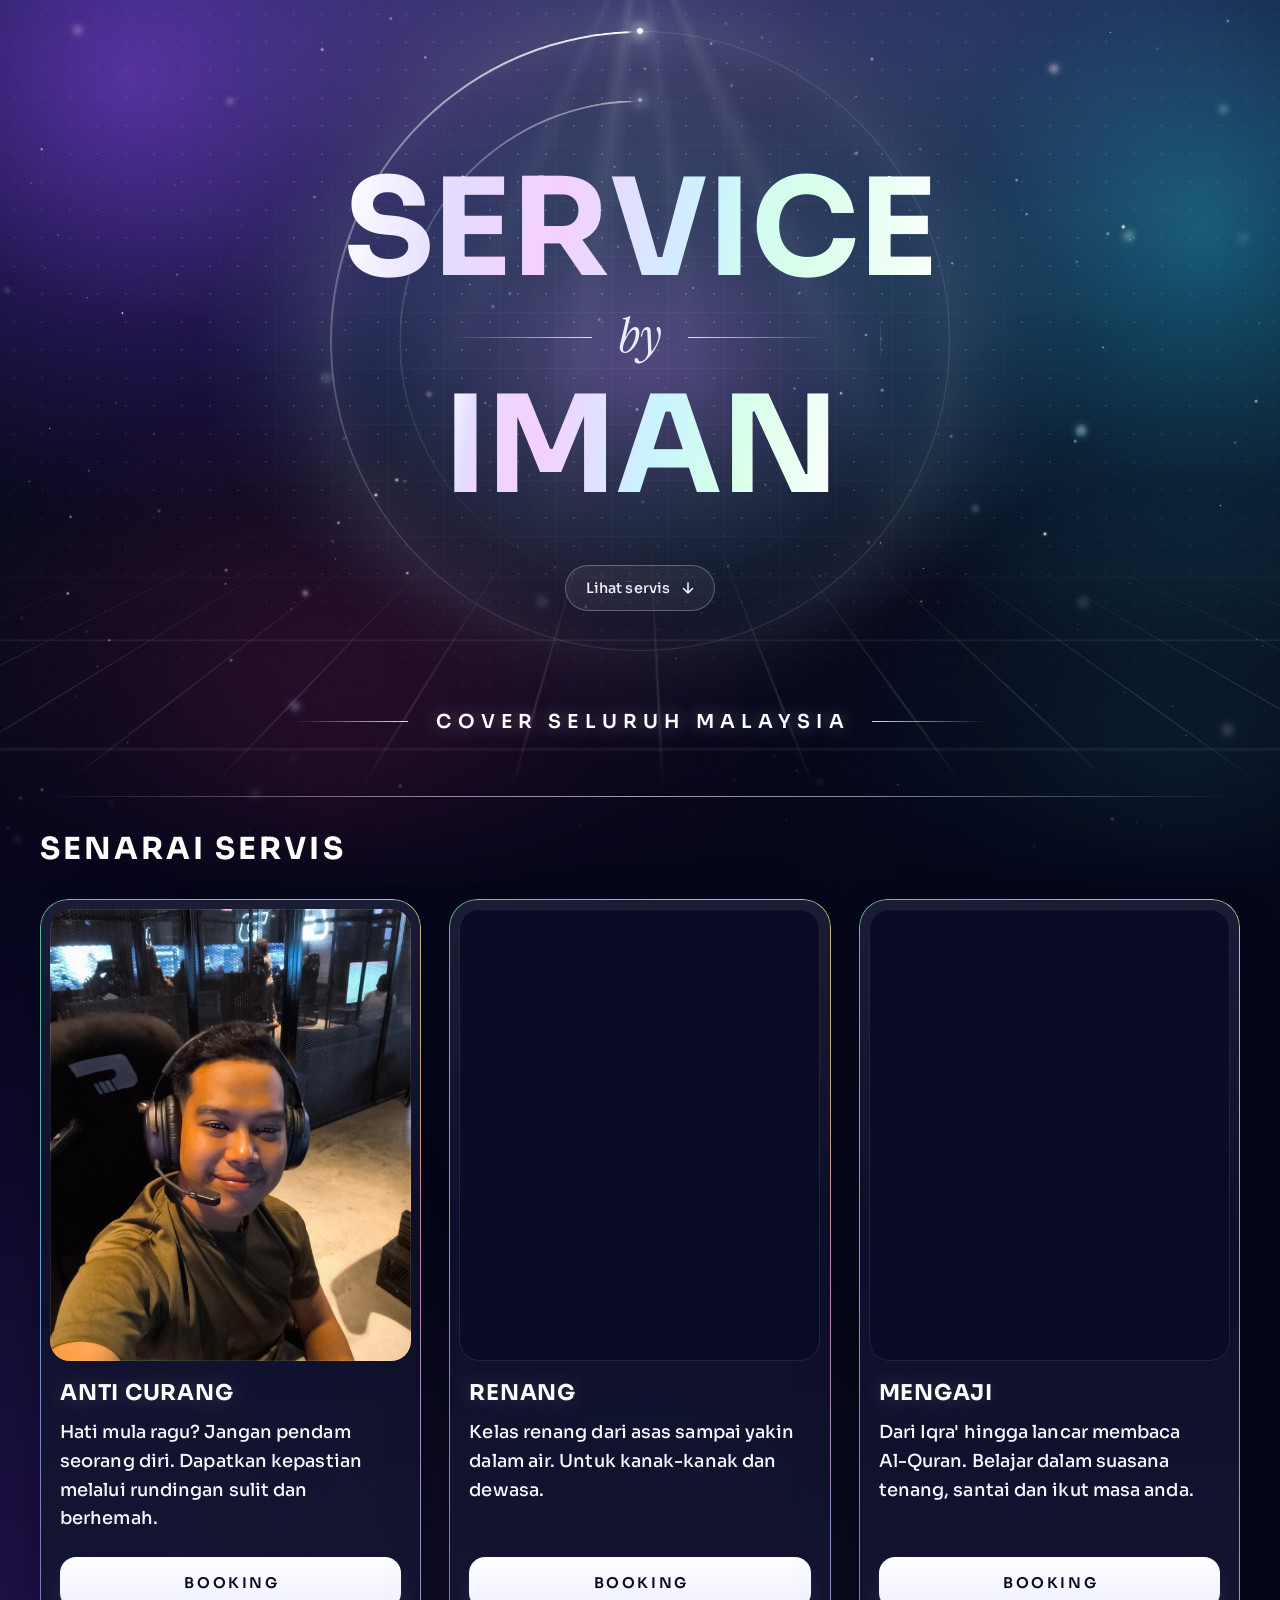
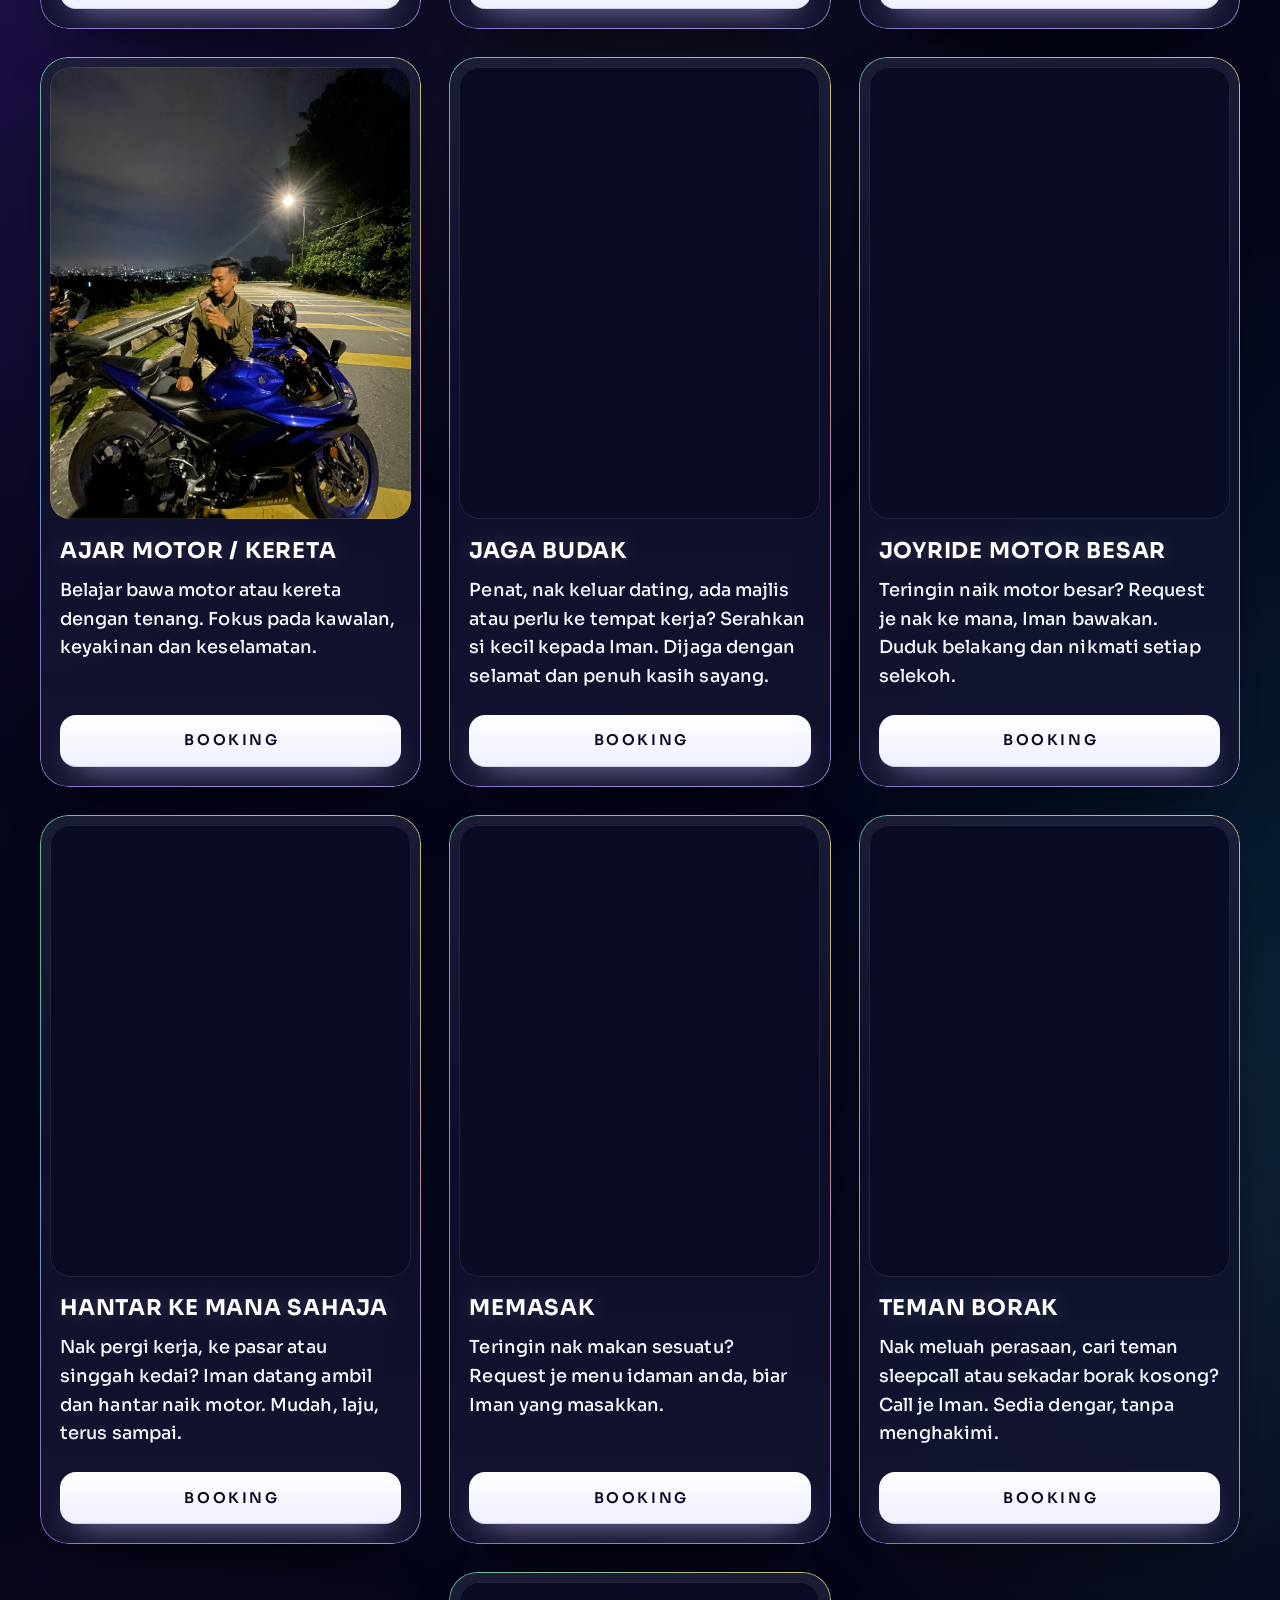
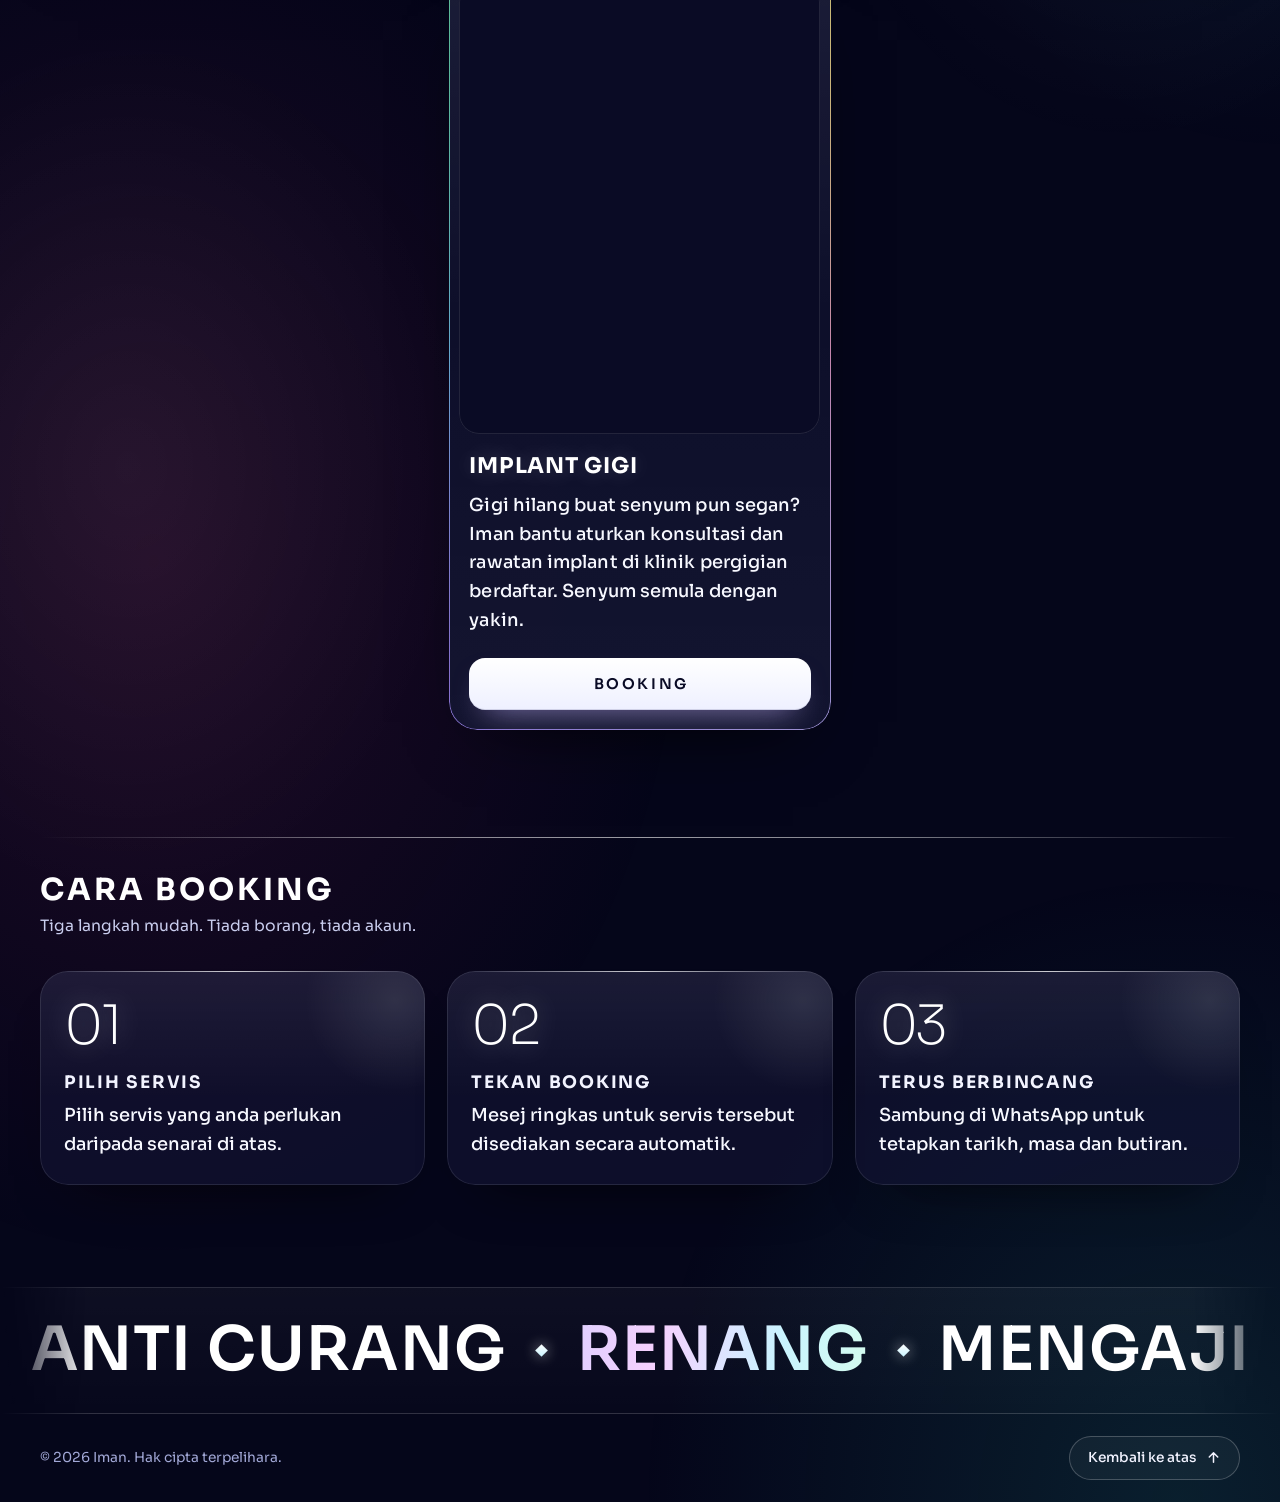
==== index.html @ f20d1503 "Add photos for Ajar Motor / Kereta and Teman Borak Co-Authored-By: Claude Opus 5.5 (1M context) <nor" ====
<!doctype html>
<html lang="ms">
<head>
  <meta charset="utf-8">
  <meta name="viewport" content="width=device-width, initial-scale=1, viewport-fit=cover">
  <title>Service by Iman</title>
  <meta name="description" content="Service by Iman: anti curang, renang, mengaji, ajar motor dan kereta, jaga budak, joyride motor besar, hantar ke mana sahaja, memasak, teman borak dan implant gigi. Cover seluruh Malaysia. Pilih servis dan terus booking melalui WhatsApp.">
  <meta name="theme-color" content="#05061a">
  <meta name="color-scheme" content="dark">
  <meta property="og:type" content="website">
  <meta property="og:site_name" content="Service by Iman">
  <meta property="og:title" content="Service by Iman">
  <meta property="og:description" content="Senarai servis oleh Iman. Pilih servis dan terus booking melalui WhatsApp.">
  <meta property="og:locale" content="ms_MY">
  <meta name="twitter:card" content="summary">
  <link rel="icon" href="favicon.svg" type="image/svg+xml">
  <link rel="preconnect" href="https://fonts.googleapis.com">
  <link rel="preconnect" href="https://fonts.gstatic.com" crossorigin>
  <link rel="stylesheet" href="https://fonts.googleapis.com/css2?family=Instrument+Serif:ital@1&amp;family=JetBrains+Mono:wght@400;500&amp;family=Sora:wght@200;400;500;600;700&amp;display=swap">
  <link rel="stylesheet" href="styles.css">
  <script src="app.js" defer></script>
</head>
<body id="atas">
  <div class="bg" aria-hidden="true">
    <span class="aurora aurora--1"></span>
    <span class="aurora aurora--2"></span>
    <span class="aurora aurora--3"></span>
    <span class="aurora aurora--4"></span>
    <span class="bg-light"></span>
    <span class="bg-beams"></span>
    <span class="bg-dots"></span>
    <canvas class="stars"></canvas>
    <span class="cursor-aura"></span>
    <span class="grain"></span>
  </div>

  <div class="page">
    <div class="ambient" aria-hidden="true"></div>
    <header class="hero live">
      <div class="hero-decor" aria-hidden="true">
        <span class="hero-grid"></span>
        <span class="hero-orb"></span>
        <span class="halo"><span class="halo-arc"></span><span class="halo-arc halo-arc--2"></span></span>
        <span class="hero-floor"><span class="hero-floor-grid"></span></span>
      </div>
      <div class="wrap hero-inner">
        <h1 class="title">
          <span class="sr-only">Service by Iman</span>
          <span class="t-line t-line--1" aria-hidden="true"><span class="ch" data-ch="S">S</span><span class="ch" data-ch="E">E</span><span class="ch" data-ch="R">R</span><span class="ch" data-ch="V">V</span><span class="ch" data-ch="I">I</span><span class="ch" data-ch="C">C</span><span class="ch" data-ch="E">E</span></span>
          <span class="t-by" aria-hidden="true"><span class="t-by-word">by</span></span>
          <span class="t-line t-line--2" aria-hidden="true"><span class="ch" data-ch="I">I</span><span class="ch" data-ch="M">M</span><span class="ch" data-ch="A">A</span><span class="ch" data-ch="N">N</span></span>
        </h1>
        <a class="scroll-cue" href="#servis">
          <span>Lihat servis</span>
          <svg viewBox="0 0 16 16" aria-hidden="true" focusable="false" fill="none" stroke="currentColor" stroke-width="1.6" stroke-linecap="round" stroke-linejoin="round"><path d="M8 3v10M3.5 8.5 8 13l4.5-4.5"/></svg>
        </a>
      </div>
      <p class="coverage"><span class="cov-line" aria-hidden="true"></span><span class="cov-text">Cover seluruh Malaysia</span><span class="cov-line" aria-hidden="true"></span></p>
    </header>

    <main id="utama">
      <section class="services" id="servis" aria-labelledby="servis-title">
        <div class="wrap">
          <div class="divider" aria-hidden="true"></div>
          <div class="section-head reveal">
            <div>
              <h2 class="section-title" id="servis-title">Senarai Servis</h2>
            </div>
          </div>
          <div class="grid">
        <article class="card reveal live" aria-labelledby="svc-anti-curang">
          <div class="card-inner">
            <span class="holo-border" aria-hidden="true"></span>
            <div class="card-media" data-service="anti-curang">
              <!-- Gambar: images/anti-curang.jpg (potret 4:5). Placeholder tersembunyi bila gambar ada. -->
              <img src="images/anti-curang-1200.jpg" srcset="images/anti-curang-1200.jpg 1200w, images/anti-curang.jpg 3888w" sizes="(max-width: 359px) 92vw, (max-width: 639px) 46vw, (max-width: 1023px) 45vw, 420px" alt="Anti Curang" loading="lazy" decoding="async">
              <div class="ph" aria-hidden="true">
                <span class="ph-glow"></span>
                <span class="ph-floor"><span class="ph-grid"></span></span>
                <span class="ph-orbit"><span class="ph-ring"></span><span class="ph-ring ph-ring--spin"></span></span>
                <span class="ph-num">01</span>
                <span class="ph-scan"></span>
                <span class="ph-corners"></span>
                <span class="ph-tag ph-tag--top">01 / 10</span>
                <span class="ph-tag ph-tag--bottom"><i></i>Gambar akan dimasukkan</span>
              </div>
            </div>
            <div class="card-body">
              <div class="card-head">
                <h3 class="card-title" id="svc-anti-curang">Anti Curang</h3>
              </div>
              <p class="card-text">Hati mula ragu? Jangan pendam seorang diri. Dapatkan kepastian melalui rundingan sulit dan berhemah.</p>
              <a class="btn" href="https://wa.me/60109184070?text=Hi%2C%20saya%20berminat%20dengan%20servis%20anti%20curang." target="_blank" rel="noopener noreferrer" aria-label="Booking servis Anti Curang melalui WhatsApp"><span class="btn-label">Booking</span></a>
            </div>
            <span class="glare" aria-hidden="true"></span>
          </div>
        </article>
        <article class="card reveal live" aria-labelledby="svc-renang">
          <div class="card-inner">
            <span class="holo-border" aria-hidden="true"></span>
            <div class="card-media" data-service="renang">
              <!-- Gambar: images/renang.jpg (potret 4:5). Placeholder tersembunyi bila gambar ada. -->
              <img src="images/renang-1200.jpg" srcset="images/renang-1200.jpg 1200w, images/renang.jpg 2998w" sizes="(max-width: 359px) 92vw, (max-width: 639px) 46vw, (max-width: 1023px) 45vw, 420px" alt="Renang" loading="lazy" decoding="async">
              <div class="ph" aria-hidden="true">
                <span class="ph-glow"></span>
                <span class="ph-floor"><span class="ph-grid"></span></span>
                <span class="ph-orbit"><span class="ph-ring"></span><span class="ph-ring ph-ring--spin"></span></span>
                <span class="ph-num">02</span>
                <span class="ph-scan"></span>
                <span class="ph-corners"></span>
                <span class="ph-tag ph-tag--top">02 / 10</span>
                <span class="ph-tag ph-tag--bottom"><i></i>Gambar akan dimasukkan</span>
              </div>
            </div>
            <div class="card-body">
              <div class="card-head">
                <h3 class="card-title" id="svc-renang">Renang</h3>
              </div>
              <p class="card-text">Kelas renang dari asas sampai yakin dalam air. Untuk kanak-kanak dan dewasa.</p>
              <a class="btn" href="https://wa.me/60109184070?text=Hi%2C%20saya%20berminat%20dengan%20servis%20renang." target="_blank" rel="noopener noreferrer" aria-label="Booking servis Renang melalui WhatsApp"><span class="btn-label">Booking</span></a>
            </div>
            <span class="glare" aria-hidden="true"></span>
          </div>
        </article>
        <article class="card reveal live" aria-labelledby="svc-mengaji">
          <div class="card-inner">
            <span class="holo-border" aria-hidden="true"></span>
            <div class="card-media" data-service="mengaji">
              <!-- Gambar: images/mengaji.jpg (potret 4:5). Placeholder tersembunyi bila gambar ada. -->
              <img src="images/mengaji.jpg" alt="Mengaji" loading="lazy" decoding="async">
              <div class="ph" aria-hidden="true">
                <span class="ph-glow"></span>
                <span class="ph-floor"><span class="ph-grid"></span></span>
                <span class="ph-orbit"><span class="ph-ring"></span><span class="ph-ring ph-ring--spin"></span></span>
                <span class="ph-num">03</span>
                <span class="ph-scan"></span>
                <span class="ph-corners"></span>
                <span class="ph-tag ph-tag--top">03 / 10</span>
                <span class="ph-tag ph-tag--bottom"><i></i>Gambar akan dimasukkan</span>
              </div>
            </div>
            <div class="card-body">
              <div class="card-head">
                <h3 class="card-title" id="svc-mengaji">Mengaji</h3>
              </div>
              <p class="card-text">Dari Iqra' hingga lancar membaca <span class="nowrap">Al-Quran</span>. Belajar dalam suasana tenang, santai dan ikut masa anda.</p>
              <a class="btn" href="https://wa.me/60109184070?text=Hi%2C%20saya%20berminat%20dengan%20servis%20mengaji." target="_blank" rel="noopener noreferrer" aria-label="Booking servis Mengaji melalui WhatsApp"><span class="btn-label">Booking</span></a>
            </div>
            <span class="glare" aria-hidden="true"></span>
          </div>
        </article>
        <article class="card reveal live" aria-labelledby="svc-ajar-motor-kereta">
          <div class="card-inner">
            <span class="holo-border" aria-hidden="true"></span>
            <div class="card-media" data-service="ajar-motor-kereta">
              <!-- Gambar: images/ajar-motor-kereta.jpg (potret 4:5). Placeholder tersembunyi bila gambar ada. -->
              <img src="images/ajar-motor-kereta.jpg" alt="Ajar Motor / Kereta" loading="lazy" decoding="async">
              <div class="ph" aria-hidden="true">
                <span class="ph-glow"></span>
                <span class="ph-floor"><span class="ph-grid"></span></span>
                <span class="ph-orbit"><span class="ph-ring"></span><span class="ph-ring ph-ring--spin"></span></span>
                <span class="ph-num">04</span>
                <span class="ph-scan"></span>
                <span class="ph-corners"></span>
                <span class="ph-tag ph-tag--top">04 / 10</span>
                <span class="ph-tag ph-tag--bottom"><i></i>Gambar akan dimasukkan</span>
              </div>
            </div>
            <div class="card-body">
              <div class="card-head">
                <h3 class="card-title" id="svc-ajar-motor-kereta">Ajar Motor / Kereta</h3>
              </div>
              <p class="card-text">Belajar bawa motor atau kereta dengan tenang. Fokus pada kawalan, keyakinan dan keselamatan.</p>
              <a class="btn" href="https://wa.me/60109184070?text=Hi%2C%20saya%20berminat%20dengan%20servis%20ajar%20motor%20%2F%20kereta." target="_blank" rel="noopener noreferrer" aria-label="Booking servis Ajar Motor / Kereta melalui WhatsApp"><span class="btn-label">Booking</span></a>
            </div>
            <span class="glare" aria-hidden="true"></span>
          </div>
        </article>
        <article class="card reveal live" aria-labelledby="svc-jaga-budak">
          <div class="card-inner">
            <span class="holo-border" aria-hidden="true"></span>
            <div class="card-media" data-service="jaga-budak">
              <!-- Gambar: images/jaga-budak.jpg (potret 4:5). Placeholder tersembunyi bila gambar ada. -->
              <img src="images/jaga-budak.jpg" alt="Jaga Budak" loading="lazy" decoding="async">
              <div class="ph" aria-hidden="true">
                <span class="ph-glow"></span>
                <span class="ph-floor"><span class="ph-grid"></span></span>
                <span class="ph-orbit"><span class="ph-ring"></span><span class="ph-ring ph-ring--spin"></span></span>
                <span class="ph-num">05</span>
                <span class="ph-scan"></span>
                <span class="ph-corners"></span>
                <span class="ph-tag ph-tag--top">05 / 10</span>
                <span class="ph-tag ph-tag--bottom"><i></i>Gambar akan dimasukkan</span>
              </div>
            </div>
            <div class="card-body">
              <div class="card-head">
                <h3 class="card-title" id="svc-jaga-budak">Jaga Budak</h3>
              </div>
              <p class="card-text">Penat, nak keluar dating, ada majlis atau perlu ke tempat kerja? Serahkan si kecil kepada Iman. Dijaga dengan selamat dan penuh kasih sayang.</p>
              <a class="btn" href="https://wa.me/60109184070?text=Hi%2C%20saya%20berminat%20dengan%20servis%20jaga%20budak." target="_blank" rel="noopener noreferrer" aria-label="Booking servis Jaga Budak melalui WhatsApp"><span class="btn-label">Booking</span></a>
            </div>
            <span class="glare" aria-hidden="true"></span>
          </div>
        </article>
        <article class="card reveal live" aria-labelledby="svc-motor-besar">
          <div class="card-inner">
            <span class="holo-border" aria-hidden="true"></span>
            <div class="card-media" data-service="motor-besar">
              <!-- Gambar: images/motor-besar.jpg (potret 4:5). Placeholder tersembunyi bila gambar ada. -->
              <img src="images/motor-besar.jpg" alt="Joyride Motor Besar" loading="lazy" decoding="async">
              <div class="ph" aria-hidden="true">
                <span class="ph-glow"></span>
                <span class="ph-floor"><span class="ph-grid"></span></span>
                <span class="ph-orbit"><span class="ph-ring"></span><span class="ph-ring ph-ring--spin"></span></span>
                <span class="ph-num">06</span>
                <span class="ph-scan"></span>
                <span class="ph-corners"></span>
                <span class="ph-tag ph-tag--top">06 / 10</span>
                <span class="ph-tag ph-tag--bottom"><i></i>Gambar akan dimasukkan</span>
              </div>
            </div>
            <div class="card-body">
              <div class="card-head">
                <h3 class="card-title" id="svc-motor-besar">Joyride Motor Besar</h3>
              </div>
              <p class="card-text">Teringin naik motor besar? Request je nak ke mana, Iman bawakan. Duduk belakang dan nikmati setiap selekoh.</p>
              <a class="btn" href="https://wa.me/60109184070?text=Hi%2C%20saya%20berminat%20dengan%20servis%20joyride%20motor%20besar." target="_blank" rel="noopener noreferrer" aria-label="Booking servis Joyride Motor Besar melalui WhatsApp"><span class="btn-label">Booking</span></a>
            </div>
            <span class="glare" aria-hidden="true"></span>
          </div>
        </article>
        <article class="card reveal live" aria-labelledby="svc-hantar-motor">
          <div class="card-inner">
            <span class="holo-border" aria-hidden="true"></span>
            <div class="card-media" data-service="hantar-motor">
              <!-- Gambar: images/hantar-motor.jpg (potret 4:5). Placeholder tersembunyi bila gambar ada. -->
              <img src="images/hantar-motor-1200.jpg" srcset="images/hantar-motor-1200.jpg 1200w, images/hantar-motor.jpg 2252w" sizes="(max-width: 359px) 92vw, (max-width: 639px) 46vw, (max-width: 1023px) 45vw, 420px" alt="Hantar Ke Mana Sahaja" loading="lazy" decoding="async">
              <div class="ph" aria-hidden="true">
                <span class="ph-glow"></span>
                <span class="ph-floor"><span class="ph-grid"></span></span>
                <span class="ph-orbit"><span class="ph-ring"></span><span class="ph-ring ph-ring--spin"></span></span>
                <span class="ph-num">07</span>
                <span class="ph-scan"></span>
                <span class="ph-corners"></span>
                <span class="ph-tag ph-tag--top">07 / 10</span>
                <span class="ph-tag ph-tag--bottom"><i></i>Gambar akan dimasukkan</span>
              </div>
            </div>
            <div class="card-body">
              <div class="card-head">
                <h3 class="card-title" id="svc-hantar-motor">Hantar Ke Mana Sahaja</h3>
              </div>
              <p class="card-text">Nak pergi kerja, ke pasar atau singgah kedai? Iman datang ambil dan hantar naik motor. Mudah, laju, terus sampai.</p>
              <a class="btn" href="https://wa.me/60109184070?text=Hi%2C%20saya%20berminat%20dengan%20servis%20hantar%20ke%20mana%20sahaja." target="_blank" rel="noopener noreferrer" aria-label="Booking servis Hantar Ke Mana Sahaja melalui WhatsApp"><span class="btn-label">Booking</span></a>
            </div>
            <span class="glare" aria-hidden="true"></span>
          </div>
        </article>
        <article class="card reveal live" aria-labelledby="svc-memasak">
          <div class="card-inner">
            <span class="holo-border" aria-hidden="true"></span>
            <div class="card-media" data-service="memasak">
              <!-- Gambar: images/memasak.jpg (potret 4:5). Placeholder tersembunyi bila gambar ada. -->
              <img src="images/memasak-1200.jpg" srcset="images/memasak-1200.jpg 1200w, images/memasak.jpg 3000w" sizes="(max-width: 359px) 92vw, (max-width: 639px) 46vw, (max-width: 1023px) 45vw, 420px" alt="Memasak" loading="lazy" decoding="async">
              <div class="ph" aria-hidden="true">
                <span class="ph-glow"></span>
                <span class="ph-floor"><span class="ph-grid"></span></span>
                <span class="ph-orbit"><span class="ph-ring"></span><span class="ph-ring ph-ring--spin"></span></span>
                <span class="ph-num">08</span>
                <span class="ph-scan"></span>
                <span class="ph-corners"></span>
                <span class="ph-tag ph-tag--top">08 / 10</span>
                <span class="ph-tag ph-tag--bottom"><i></i>Gambar akan dimasukkan</span>
              </div>
            </div>
            <div class="card-body">
              <div class="card-head">
                <h3 class="card-title" id="svc-memasak">Memasak</h3>
              </div>
              <p class="card-text">Teringin nak makan sesuatu? Request je menu idaman anda, biar Iman yang masakkan.</p>
              <a class="btn" href="https://wa.me/60109184070?text=Hi%2C%20saya%20berminat%20dengan%20servis%20memasak." target="_blank" rel="noopener noreferrer" aria-label="Booking servis Memasak melalui WhatsApp"><span class="btn-label">Booking</span></a>
            </div>
            <span class="glare" aria-hidden="true"></span>
          </div>
        </article>
        <article class="card reveal live" aria-labelledby="svc-teman-borak">
          <div class="card-inner">
            <span class="holo-border" aria-hidden="true"></span>
            <div class="card-media" data-service="teman-borak">
              <!-- Gambar: images/teman-borak.jpg (potret 4:5). Placeholder tersembunyi bila gambar ada. -->
              <img src="images/teman-borak.png" alt="Teman Borak" loading="lazy" decoding="async">
              <div class="ph" aria-hidden="true">
                <span class="ph-glow"></span>
                <span class="ph-floor"><span class="ph-grid"></span></span>
                <span class="ph-orbit"><span class="ph-ring"></span><span class="ph-ring ph-ring--spin"></span></span>
                <span class="ph-num">09</span>
                <span class="ph-scan"></span>
                <span class="ph-corners"></span>
                <span class="ph-tag ph-tag--top">09 / 10</span>
                <span class="ph-tag ph-tag--bottom"><i></i>Gambar akan dimasukkan</span>
              </div>
            </div>
            <div class="card-body">
              <div class="card-head">
                <h3 class="card-title" id="svc-teman-borak">Teman Borak</h3>
              </div>
              <p class="card-text">Nak meluah perasaan, cari teman sleepcall atau sekadar borak kosong? Call je Iman. Sedia dengar, tanpa menghakimi.</p>
              <a class="btn" href="https://wa.me/60109184070?text=Hi%2C%20saya%20berminat%20dengan%20servis%20teman%20borak." target="_blank" rel="noopener noreferrer" aria-label="Booking servis Teman Borak melalui WhatsApp"><span class="btn-label">Booking</span></a>
            </div>
            <span class="glare" aria-hidden="true"></span>
          </div>
        </article>
        <article class="card reveal live" aria-labelledby="svc-implant-gigi">
          <div class="card-inner">
            <span class="holo-border" aria-hidden="true"></span>
            <div class="card-media" data-service="implant-gigi">
              <!-- Gambar: images/implant-gigi.jpg (potret 4:5). Placeholder tersembunyi bila gambar ada. -->
              <img src="images/implant-gigi-1200.jpg" srcset="images/implant-gigi-1200.jpg 1200w, images/implant-gigi.jpg 2252w" sizes="(max-width: 359px) 92vw, (max-width: 639px) 46vw, (max-width: 1023px) 45vw, 420px" alt="Implant Gigi" loading="lazy" decoding="async">
              <div class="ph" aria-hidden="true">
                <span class="ph-glow"></span>
                <span class="ph-floor"><span class="ph-grid"></span></span>
                <span class="ph-orbit"><span class="ph-ring"></span><span class="ph-ring ph-ring--spin"></span></span>
                <span class="ph-num">10</span>
                <span class="ph-scan"></span>
                <span class="ph-corners"></span>
                <span class="ph-tag ph-tag--top">10 / 10</span>
                <span class="ph-tag ph-tag--bottom"><i></i>Gambar akan dimasukkan</span>
              </div>
            </div>
            <div class="card-body">
              <div class="card-head">
                <h3 class="card-title" id="svc-implant-gigi">Implant Gigi</h3>
              </div>
              <p class="card-text">Gigi hilang buat senyum pun segan? Iman bantu aturkan konsultasi dan rawatan implant di klinik pergigian berdaftar. Senyum semula dengan yakin.</p>
              <a class="btn" href="https://wa.me/60109184070?text=Hi%2C%20saya%20berminat%20dengan%20servis%20implant%20gigi." target="_blank" rel="noopener noreferrer" aria-label="Booking servis Implant Gigi melalui WhatsApp"><span class="btn-label">Booking</span></a>
            </div>
            <span class="glare" aria-hidden="true"></span>
          </div>
        </article>
          </div>
        </div>
      </section>

      <section class="how" aria-labelledby="how-title">
        <div class="wrap">
          <div class="divider" aria-hidden="true"></div>
          <div class="section-head reveal">
            <div>
              <h2 class="section-title" id="how-title">Cara Booking</h2>
              <p class="section-note">Tiga langkah mudah. Tiada borang, tiada akaun.</p>
            </div>
          </div>
          <ol class="steps live">
            <li class="step reveal">
              <span class="step-num" aria-hidden="true">01</span>
              <h3 class="step-title">Pilih servis</h3>
              <p class="step-text">Pilih servis yang anda perlukan daripada senarai di atas.</p>
            </li>
            <li class="step reveal">
              <span class="step-num" aria-hidden="true">02</span>
              <h3 class="step-title">Tekan Booking</h3>
              <p class="step-text">Mesej ringkas untuk servis tersebut disediakan secara automatik.</p>
            </li>
            <li class="step reveal">
              <span class="step-num" aria-hidden="true">03</span>
              <h3 class="step-title">Terus berbincang</h3>
              <p class="step-text">Sambung di WhatsApp untuk tetapkan tarikh, masa dan butiran.</p>
            </li>
          </ol>
        </div>
      </section>
    </main>

    <footer class="site-footer">
      <div class="marquee live" aria-hidden="true">
        <div class="mq-track">
          <div class="mq-run"><span class="mq-word">ANTI CURANG</span><i class="mq-sep"></i><span class="mq-word">RENANG</span><i class="mq-sep"></i><span class="mq-word">MENGAJI</span><i class="mq-sep"></i><span class="mq-word">AJAR MOTOR / KERETA</span><i class="mq-sep"></i><span class="mq-word">JAGA BUDAK</span><i class="mq-sep"></i><span class="mq-word">JOYRIDE MOTOR BESAR</span><i class="mq-sep"></i><span class="mq-word">HANTAR KE MANA SAHAJA</span><i class="mq-sep"></i><span class="mq-word">MEMASAK</span><i class="mq-sep"></i><span class="mq-word">TEMAN BORAK</span><i class="mq-sep"></i><span class="mq-word">IMPLANT GIGI</span><i class="mq-sep"></i></div>
          <div class="mq-run"><span class="mq-word">ANTI CURANG</span><i class="mq-sep"></i><span class="mq-word">RENANG</span><i class="mq-sep"></i><span class="mq-word">MENGAJI</span><i class="mq-sep"></i><span class="mq-word">AJAR MOTOR / KERETA</span><i class="mq-sep"></i><span class="mq-word">JAGA BUDAK</span><i class="mq-sep"></i><span class="mq-word">JOYRIDE MOTOR BESAR</span><i class="mq-sep"></i><span class="mq-word">HANTAR KE MANA SAHAJA</span><i class="mq-sep"></i><span class="mq-word">MEMASAK</span><i class="mq-sep"></i><span class="mq-word">TEMAN BORAK</span><i class="mq-sep"></i><span class="mq-word">IMPLANT GIGI</span><i class="mq-sep"></i></div>
        </div>
      </div>
      <div class="wrap footer-inner">
        <p class="f-copy">&copy; 2026 Iman. Hak cipta terpelihara.</p>
        <a class="to-top" href="#atas">
          <span>Kembali ke atas</span>
          <svg viewBox="0 0 16 16" aria-hidden="true" focusable="false" fill="none" stroke="currentColor" stroke-width="1.6" stroke-linecap="round" stroke-linejoin="round"><path d="M8 13V3M3.5 7.5 8 3l4.5 4.5"/></svg>
        </a>
      </div>
    </footer>
  </div>
</body>
</html>
---- styles.css ----
/* =========================================================
   Service by Iman  |  Holographic Glass (final mockup)
   Plain CSS, no build step. Animations use transform/opacity.
   ========================================================= */

:root {
  --bg: #05061a;
  --bg-2: #0b0d31;
  --ink: #f2f3ff;
  --ink-2: #c6caef;
  --ink-3: #a3a9d8;
  --focus: #bdf3ff;

  --glass: rgba(11, 13, 42, 0.9);
  --glass-hi: rgba(255, 255, 255, 0.075);
  --hair: rgba(214, 218, 255, 0.12);

  --holo: conic-gradient(from 210deg, #a78bfa, #7dd3fc, #6ee7b7, #fde68a, #f9a8d4, #c4b5fd, #a78bfa);
  --iri-a: linear-gradient(100deg, #ffffff 0%, #e4dcff 18%, #f5d0fe 36%, #c9f4ff 58%, #d8ffe9 78%, #ffffff 100%);
  --iri-b: linear-gradient(100deg, #b9f3ff 0%, #ffffff 25%, #ffd9f3 50%, #d7ccff 75%, #c6fff0 100%);

  --r-xl: 34px;
  --r-lg: 28px;
  --r-md: 20px;
  --gutter: 16px;
  --maxw: 1320px;

  --ease-out: cubic-bezier(0.16, 1, 0.3, 1);
  --ease-soft: cubic-bezier(0.45, 0, 0.2, 1);

  --font-sans: "Sora", ui-sans-serif, system-ui, -apple-system, "Segoe UI", Roboto, "Helvetica Neue", Arial, sans-serif;
  --font-serif: "Instrument Serif", ui-serif, Georgia, "Times New Roman", serif;
  --font-mono: "JetBrains Mono", ui-monospace, SFMono-Regular, Menlo, Consolas, monospace;

  color-scheme: dark;
}

@media (min-width: 640px) { :root { --gutter: 28px; } }
@media (min-width: 1024px) { :root { --gutter: 40px; } }

/* ---------- Base ---------- */
*, *::before, *::after { box-sizing: border-box; }

html {
  background: var(--bg);
  -webkit-text-size-adjust: 100%;
  text-size-adjust: 100%;
  scroll-behavior: smooth;
}

body {
  margin: 0;
  min-height: 100vh;
  color: var(--ink);
  font-family: var(--font-sans);
  font-size: 1rem;
  line-height: 1.6;
  -webkit-font-smoothing: antialiased;
  -moz-osx-font-smoothing: grayscale;
  overflow-x: hidden;
}
@supports (overflow: clip) { body { overflow-x: clip; } }

img, svg { display: block; max-width: 100%; }
a { color: inherit; }
p { margin: 0; }
h1, h2, h3 { margin: 0; font-weight: 600; }

::selection { background: rgba(167, 139, 250, 0.45); color: #fff; }

:focus-visible {
  outline: 2px solid var(--focus);
  outline-offset: 3px;
}

.nowrap { white-space: nowrap; }

.sr-only {
  position: absolute !important;
  width: 1px; height: 1px;
  padding: 0; margin: -1px;
  overflow: hidden;
  clip: rect(0 0 0 0);
  clip-path: inset(50%);
  white-space: nowrap;
  border: 0;
}

.wrap {
  width: min(100% - 2 * var(--gutter), var(--maxw));
  width: min(100% - 2 * max(var(--gutter), env(safe-area-inset-left, 0px), env(safe-area-inset-right, 0px)), var(--maxw));
  margin-inline: auto;
}

.page { position: relative; z-index: 1; }

/* Soft glows that scroll with the content (static, painted once) */
.ambient {
  position: absolute;
  inset: 0;
  z-index: -1;
  overflow: hidden;
  pointer-events: none;
  background:
    radial-gradient(60% 1100px at 0% 34%, rgba(124, 58, 237, 0.2), rgba(124, 58, 237, 0) 70%),
    radial-gradient(55% 1100px at 100% 55%, rgba(34, 211, 238, 0.12), rgba(34, 211, 238, 0) 70%),
    radial-gradient(60% 1000px at 12% 80%, rgba(219, 39, 119, 0.12), rgba(219, 39, 119, 0) 70%),
    radial-gradient(60% 900px at 92% 100%, rgba(45, 212, 191, 0.12), rgba(45, 212, 191, 0) 70%),
    radial-gradient(45% 700px at 50% 36%, rgba(255, 255, 255, 0.055), rgba(255, 255, 255, 0) 70%),
    radial-gradient(38% 620px at 88% 62%, rgba(255, 255, 255, 0.05), rgba(255, 255, 255, 0) 70%),
    radial-gradient(38% 620px at 10% 78%, rgba(255, 255, 255, 0.05), rgba(255, 255, 255, 0) 70%);
}

/* ---------- Background: aurora mesh + stars ---------- */
.bg {
  position: fixed;
  top: 0; left: 0;
  width: 100%;
  height: 100vh;
  height: 100lvh;
  z-index: 0;
  overflow: hidden;
  pointer-events: none;
  background:
    radial-gradient(130% 80% at 50% -12%, #1d1e66 0%, #0e1038 40%, rgba(5, 6, 26, 0) 82%);
  -webkit-mask-image: linear-gradient(to bottom, #000 0%, #000 64%, transparent 100%);
  mask-image: linear-gradient(to bottom, #000 0%, #000 64%, transparent 100%);
}

.aurora {
  position: absolute;
  width: 72vmax;
  height: 72vmax;
  border-radius: 50%;
  will-change: transform;
}
.aurora--1 {
  left: -26vmax; top: -30vmax;
  background: radial-gradient(closest-side, rgba(124, 58, 237, 0.55), rgba(124, 58, 237, 0.18) 55%, rgba(124, 58, 237, 0) 100%);
  animation: drift-1 28s var(--ease-soft) infinite alternate;
}
.aurora--2 {
  right: -30vmax; top: -18vmax;
  background: radial-gradient(closest-side, rgba(34, 211, 238, 0.38), rgba(34, 211, 238, 0.12) 55%, rgba(34, 211, 238, 0) 100%);
  animation: drift-2 34s var(--ease-soft) infinite alternate;
}
.aurora--3 {
  left: -10vmax; bottom: -30vmax;
  background: radial-gradient(closest-side, rgba(219, 39, 119, 0.32), rgba(219, 39, 119, 0.1) 55%, rgba(219, 39, 119, 0) 100%);
  animation: drift-3 31s var(--ease-soft) infinite alternate;
}
.aurora--4 {
  right: -22vmax; bottom: -26vmax;
  width: 60vmax; height: 60vmax;
  background: radial-gradient(closest-side, rgba(45, 212, 191, 0.26), rgba(45, 212, 191, 0.08) 55%, rgba(45, 212, 191, 0) 100%);
  animation: drift-4 38s var(--ease-soft) infinite alternate;
}

@keyframes drift-1 {
  0%   { transform: translate3d(0, 0, 0) scale(1); }
  50%  { transform: translate3d(14vw, 10vh, 0) scale(1.12); }
  100% { transform: translate3d(4vw, 22vh, 0) scale(0.94); }
}
@keyframes drift-2 {
  0%   { transform: translate3d(0, 0, 0) scale(1.05); }
  50%  { transform: translate3d(-16vw, 14vh, 0) scale(0.92); }
  100% { transform: translate3d(-6vw, 30vh, 0) scale(1.1); }
}
@keyframes drift-3 {
  0%   { transform: translate3d(0, 0, 0) scale(1); }
  50%  { transform: translate3d(18vw, -12vh, 0) scale(1.15); }
  100% { transform: translate3d(34vw, -4vh, 0) scale(0.96); }
}
@keyframes drift-4 {
  0%   { transform: translate3d(0, 0, 0) scale(1); }
  100% { transform: translate3d(-20vw, -18vh, 0) scale(1.18); }
}

.stars {
  position: absolute;
  inset: 0;
  width: 100%;
  height: 100%;
}

.grain {
  position: absolute;
  inset: 0;
  opacity: 0.06;
  background-image: url("data:image/svg+xml;utf8,<svg xmlns='http://www.w3.org/2000/svg' width='180' height='180'><filter id='n'><feTurbulence type='fractalNoise' baseFrequency='.85' numOctaves='2' stitchTiles='stitch'/><feColorMatrix values='0 0 0 0 1  0 0 0 0 1  0 0 0 0 1  0 0 0 .7 0'/></filter><rect width='100%' height='100%' filter='url(%23n)'/></svg>");
}

.bg-light {
  position: absolute;
  left: 50%; top: -34vh;
  width: 130vmax; height: 80vh;
  translate: -50% 0;
  border-radius: 50%;
  background: radial-gradient(closest-side, rgba(255, 255, 255, 0.17), rgba(255, 255, 255, 0.05) 50%, rgba(255, 255, 255, 0) 100%);
}
.bg-dots {
  position: absolute;
  inset: 0;
  background-image: radial-gradient(rgba(255, 255, 255, 0.22) 1px, transparent 1.5px);
  background-size: 28px 28px;
  -webkit-mask-image: radial-gradient(95% 80% at 50% 30%, #000 0%, transparent 88%);
  mask-image: radial-gradient(95% 80% at 50% 30%, #000 0%, transparent 88%);
  opacity: 0.8;
}
.bg-beams {
  position: absolute;
  left: 50%; top: -8vh;
  width: 140vmax; height: 115vh;
  translate: -50% 0;
  transform-origin: 50% 0%;
  background: conic-gradient(from 150deg at 50% 0%,
    rgba(255, 255, 255, 0) 0deg, rgba(255, 255, 255, 0.09) 5deg, rgba(255, 255, 255, 0) 10deg,
    rgba(255, 255, 255, 0) 19deg, rgba(255, 255, 255, 0.06) 23deg, rgba(255, 255, 255, 0) 27deg,
    rgba(255, 255, 255, 0) 33deg, rgba(255, 255, 255, 0.11) 38deg, rgba(255, 255, 255, 0) 43deg,
    rgba(255, 255, 255, 0) 50deg, rgba(255, 255, 255, 0.06) 54deg, rgba(255, 255, 255, 0) 58deg,
    rgba(255, 255, 255, 0) 360deg);
  -webkit-mask-image: radial-gradient(62% 78% at 50% 0%, #000 0%, transparent 82%);
  mask-image: radial-gradient(62% 78% at 50% 0%, #000 0%, transparent 82%);
  animation: beams 24s var(--ease-soft) infinite alternate;
}
@keyframes beams {
  from { transform: rotate(-5deg); }
  to   { transform: rotate(5deg); }
}

.cursor-aura { display: none; }

@media (hover: hover) and (pointer: fine) {
  .cursor-aura {
    display: block;
    position: absolute;
    left: 0; top: 0;
    width: 560px; height: 560px;
    margin: -280px 0 0 -280px;
    border-radius: 50%;
    background: radial-gradient(closest-side, rgba(167, 139, 250, 0.16), rgba(125, 211, 252, 0.07) 50%, rgba(125, 211, 252, 0) 100%);
    opacity: 0;
    transition: opacity 0.6s ease;
    will-change: transform;
  }
  .cursor-aura.is-on { opacity: 1; }
}

/* ---------- Holographic border (shared) ---------- */
.holo-border {
  position: absolute;
  inset: 0;
  z-index: 5;
  border-radius: inherit;
  padding: 1px;
  pointer-events: none;
  overflow: hidden;
  -webkit-mask: linear-gradient(#000 0 0) content-box, linear-gradient(#000 0 0);
  -webkit-mask-composite: xor;
  mask: linear-gradient(#000 0 0) content-box exclude, linear-gradient(#000 0 0);
  opacity: 0.78;
  transition: opacity 0.5s ease;
}
.holo-border::before {
  content: "";
  position: absolute;
  left: 50%; top: 50%;
  width: 220%;
  aspect-ratio: 1;
  margin-left: -110%;
  translate: 0 -50%;
  background: var(--holo);
  animation: holo-spin 9s linear infinite;
}

@keyframes holo-spin { to { transform: rotate(360deg); } }

/* ---------- Hero (open stage, no box) ---------- */
.hero {
  position: relative;
  isolation: isolate;
  display: flex;
  align-items: center;
  min-height: clamp(560px, 88vh, 940px);
  min-height: clamp(560px, 88svh, 940px);
  padding: clamp(56px, 8vh, 96px) 0 clamp(72px, 10vh, 120px);
  text-align: center;
}
.hero-inner { container-type: inline-size; }

.hero-decor { position: absolute; inset: 0; z-index: -1; overflow: hidden; pointer-events: none; }

.hero-grid {
  position: absolute;
  inset: 0;
  background-image:
    linear-gradient(rgba(255, 255, 255, 0.05) 1px, transparent 1px),
    linear-gradient(90deg, rgba(255, 255, 255, 0.05) 1px, transparent 1px);
  background-size: 56px 56px;
  background-position: center center;
  -webkit-mask-image: radial-gradient(55% 60% at 50% 44%, #000 0%, transparent 78%);
  mask-image: radial-gradient(55% 60% at 50% 44%, #000 0%, transparent 78%);
}

.hero-orb {
  position: absolute;
  left: 50%; top: 46%;
  width: min(900px, 140vw);
  aspect-ratio: 1.5;
  translate: -50% -50%;
  border-radius: 50%;
  background:
    radial-gradient(closest-side, rgba(167, 139, 250, 0.36), rgba(125, 211, 252, 0.13) 55%, rgba(125, 211, 252, 0) 100%);
  animation: breathe 9s var(--ease-soft) infinite alternate;
}

/* White light halo behind the title */
.halo {
  position: absolute;
  left: 50%; top: 43%;
  width: min(620px, 92vw);
  aspect-ratio: 1;
  translate: -50% -50%;
  border-radius: 50%;
  border: 1px solid rgba(255, 255, 255, 0.16);
  background: radial-gradient(closest-side, rgba(255, 255, 255, 0.075), rgba(255, 255, 255, 0.02) 72%, rgba(255, 255, 255, 0) 100%);
  box-shadow:
    0 0 120px -10px rgba(255, 255, 255, 0.14),
    inset 0 0 90px -20px rgba(255, 255, 255, 0.14);
}
.halo-arc {
  position: absolute;
  inset: -1px;
  border-radius: 50%;
  animation: ring-tilt 14s linear infinite;
}
.halo-arc::before {
  content: "";
  position: absolute;
  inset: 0;
  border-radius: 50%;
  padding: 1.5px;
  background: conic-gradient(from 0deg, rgba(255, 255, 255, 0) 0 60%, rgba(255, 255, 255, 0.35) 86%, #fff 99.3%, rgba(255, 255, 255, 0) 99.6%);
  -webkit-mask: linear-gradient(#000 0 0) content-box, linear-gradient(#000 0 0);
  -webkit-mask-composite: xor;
  mask: linear-gradient(#000 0 0) content-box exclude, linear-gradient(#000 0 0);
}
.halo-arc::after {
  content: "";
  position: absolute;
  top: -2.5px; left: 50%;
  width: 6px; height: 6px;
  margin-left: -3px;
  border-radius: 50%;
  background: #fff;
  box-shadow: 0 0 12px 3px rgba(255, 255, 255, 0.8), 0 0 36px 8px rgba(200, 225, 255, 0.35);
}
.halo-arc--2 {
  inset: 11%;
  opacity: 0.55;
  animation-duration: 22s;
  animation-direction: reverse;
}
.halo-arc--2::before { border: 1px dashed rgba(255, 255, 255, 0.12); padding: 1px; }
.halo-arc--2::after { width: 4px; height: 4px; margin-left: -2px; top: -2px; }

/* Perspective light floor */
.hero-floor {
  position: absolute;
  left: 0; right: 0; bottom: 0;
  height: 36%;
  overflow: hidden;
  perspective: 340px;
  perspective-origin: 50% 0%;
  -webkit-mask-image: linear-gradient(to top, transparent 0%, #000 30%, rgba(0, 0, 0, 0.5) 62%, transparent 100%);
  mask-image: linear-gradient(to top, transparent 0%, #000 30%, rgba(0, 0, 0, 0.5) 62%, transparent 100%);
}
.hero-floor-grid {
  position: absolute;
  left: -50%; right: -50%;
  top: 0;
  height: 300%;
  transform-origin: 50% 0%;
  background-image:
    linear-gradient(rgba(255, 255, 255, 0.13) 1px, transparent 1px),
    linear-gradient(90deg, rgba(255, 255, 255, 0.13) 1px, transparent 1px);
  background-size: 56px 56px;
  transform: rotateX(64deg);
  animation: floor-move 4s linear infinite;
}
@keyframes floor-move {
  from { transform: rotateX(64deg) translate3d(0, -56px, 0); }
  to   { transform: rotateX(64deg) translate3d(0, 0, 0); }
}

@keyframes breathe {
  from { transform: scale(0.92); opacity: 0.8; }
  to   { transform: scale(1.08); opacity: 1; }
}
@keyframes ring-tilt { to { transform: rotate(360deg); } }


/* Title */
.title {
  position: relative;
  display: flex;
  flex-direction: column;
  align-items: center;
  font-weight: 600;
  line-height: 1;
}

.t-line {
  display: block;
  font-size: clamp(2.6rem, min(17cqi, 15vh), 9.5rem);
  font-weight: 700;
  letter-spacing: -0.01em;
  line-height: 0.98;
  white-space: nowrap;
  perspective: 700px;
  padding: 0 0.02em 0.04em;
}
@supports not (font-size: 1cqi) {
  .t-line { font-size: clamp(2.6rem, min(15vw, 15vh), 9.5rem); }
}
.t-line--1 { --n: 7; --line: 0; }
.t-line--2 { --n: 4; --line: 1; }

.ch {
  position: relative;
  display: inline-block;
  color: transparent;
  -webkit-text-fill-color: transparent;
  background-image: var(--iri-a);
  background-size: calc(var(--n) * 100%) 100%;
  background-position: calc(var(--i) / (var(--n) - 1) * 100%) 0;
  -webkit-background-clip: text;
  background-clip: text;
  transform-origin: 50% 80%;
  animation: ch-in 1.15s var(--ease-out) backwards;
  animation-delay: calc(0.12s + var(--line) * 0.5s + var(--i) * 0.055s);
}
.ch::after {
  content: attr(data-ch);
  position: absolute;
  inset: 0;
  background-image: var(--iri-b);
  background-size: calc(var(--n) * 100%) 100%;
  background-position: calc(var(--i) / (var(--n) - 1) * 100%) 0;
  -webkit-background-clip: text;
  background-clip: text;
  -webkit-text-fill-color: transparent;
  opacity: 0;
  animation: iri 7.5s var(--ease-soft) infinite;
  animation-delay: calc(2.2s + var(--line) * 0.45s + var(--i) * 0.14s);
}
.ch:nth-child(1) { --i: 0; }
.ch:nth-child(2) { --i: 1; }
.ch:nth-child(3) { --i: 2; }
.ch:nth-child(4) { --i: 3; }
.ch:nth-child(5) { --i: 4; }
.ch:nth-child(6) { --i: 5; }
.ch:nth-child(7) { --i: 6; }

@keyframes ch-in {
  0%   { opacity: 0; transform: translate3d(0, 0.42em, 0) rotateX(-75deg) scale(0.94); }
  60%  { opacity: 1; }
  100% { opacity: 1; transform: none; }
}
@keyframes iri {
  0%, 100% { opacity: 0; }
  40%, 60% { opacity: 1; }
}

.t-by {
  display: flex;
  align-items: center;
  gap: clamp(12px, 3cqi, 22px);
  margin: clamp(4px, 0.8cqi, 10px) 0 clamp(6px, 1.2cqi, 14px);
  font-family: var(--font-serif);
  font-style: italic;
  font-weight: 400;
  font-size: clamp(1.5rem, 5vw, 3.2rem);
  font-size: clamp(1.5rem, 5.6cqi, 3.2rem);
  line-height: 1;
  color: #eceeff;
  letter-spacing: 0.01em;
}
.t-by::before,
.t-by::after {
  content: "";
  width: clamp(36px, 12cqi, 140px);
  height: 1px;
  background: linear-gradient(90deg, rgba(255, 255, 255, 0), rgba(255, 255, 255, 0.85));
  transform-origin: right center;
  animation: line-in 1s var(--ease-out) 0.55s backwards;
}
.t-by::after {
  background: linear-gradient(90deg, rgba(255, 255, 255, 0.85), rgba(255, 255, 255, 0));
  transform-origin: left center;
}
.t-by-word {
  display: inline-block;
  padding: 0 0.08em 0.08em;
  animation: fade-up 0.9s var(--ease-out) 0.62s backwards;
}

@keyframes line-in { from { transform: scaleX(0); opacity: 0; } to { transform: none; opacity: 1; } }
@keyframes fade-up { from { opacity: 0; transform: translate3d(0, 14px, 0); } to { opacity: 1; transform: none; } }

.hero-sub {
  max-width: 36ch;
  margin: clamp(18px, 3cqi, 28px) auto 0;
  text-wrap: balance;
  font-size: clamp(0.98rem, 0.6rem + 1.1cqi, 1.2rem);
  font-weight: 400;
  line-height: 1.55;
  color: var(--ink-2);
  animation: fade-up 1s var(--ease-out) 1.05s backwards;
}
@media (min-width: 768px) { .hero-sub { max-width: none; } }

.scroll-cue {
  display: inline-flex;
  align-items: center;
  gap: 10px;
  min-height: 46px;
  margin-top: clamp(30px, 4.4cqi, 48px);
  padding: 0 18px 0 20px;
  border-radius: 999px;
  border: 1px solid rgba(255, 255, 255, 0.28);
  background: rgba(255, 255, 255, 0.06);
  color: var(--ink);
  font-size: 0.9rem;
  font-weight: 500;
  letter-spacing: 0.01em;
  text-decoration: none;
  transition: background-color 0.3s ease, border-color 0.3s ease, transform 0.4s var(--ease-out);
  animation: fade-up 1s var(--ease-out) 1.25s backwards;
}
.scroll-cue svg {
  width: 16px; height: 16px;
  animation: nudge 2.4s var(--ease-soft) 2.4s infinite;
}
@keyframes nudge {
  0%, 60%, 100% { transform: none; }
  30% { transform: translate3d(0, 3px, 0); }
}

/* Coverage line at the bottom of the hero */
.coverage {
  position: absolute;
  left: 0; right: 0;
  bottom: clamp(26px, 6.5vh, 70px);
  display: flex;
  align-items: center;
  justify-content: center;
  gap: clamp(12px, 2vw, 22px);
  margin: 0;
  padding: 0 var(--gutter);
  font-size: clamp(0.78rem, 0.6rem + 0.75vw, 1.2rem);
  font-weight: 600;
  line-height: 1.2;
  letter-spacing: 0.32em;
  text-transform: uppercase;
  white-space: nowrap;
  color: #fff;
  text-shadow: 0 0 18px rgba(255, 255, 255, 0.4);
  animation: fade-up 1s var(--ease-out) 1.4s backwards;
}
.cov-text { padding-left: 0.32em; }
.cov-line {
  flex: 0 1 clamp(28px, 9vw, 130px);
  min-width: 0;
  height: 1px;
  background: linear-gradient(90deg, rgba(255, 255, 255, 0), rgba(255, 255, 255, 0.85));
}
.cov-line:last-child { background: linear-gradient(90deg, rgba(255, 255, 255, 0.85), rgba(255, 255, 255, 0)); }
@media (max-width: 400px) {
  .coverage { letter-spacing: 0.2em; gap: 10px; }
  .cov-text { padding-left: 0.2em; }
}

/* ---------- Divider (the line from the sketch) ---------- */
.divider {
  position: relative;
  height: 9px;
  margin: 0 0 clamp(24px, 2.4vw, 30px);
  overflow: hidden;
  background: linear-gradient(90deg, rgba(255, 255, 255, 0), rgba(255, 255, 255, 0.5) 30%, rgba(255, 255, 255, 0.6) 50%, rgba(255, 255, 255, 0.5) 70%, rgba(255, 255, 255, 0)) center / 100% 1px no-repeat;
}
.divider::after {
  content: "";
  position: absolute;
  top: 0; left: 0;
  width: 22%;
  height: 100%;
  background: radial-gradient(closest-side, rgba(255, 255, 255, 0.95), rgba(190, 240, 255, 0.35) 45%, rgba(190, 240, 255, 0));
  transform: translate3d(-100%, 0, 0);
  animation: travel 7s var(--ease-soft) 1.4s infinite;
}
.divider--quiet { margin: clamp(48px, 7vw, 88px) 0 0; }
.divider--quiet::after { animation-delay: 3s; animation-duration: 9s; }

@keyframes travel {
  0%   { transform: translate3d(-100%, 0, 0); }
  70%, 100% { transform: translate3d(460%, 0, 0); }
}

/* ---------- Section head ---------- */
.section-head {
  display: flex;
  align-items: flex-end;
  justify-content: space-between;
  gap: 16px;
  margin-bottom: clamp(20px, 3vw, 32px);
}
.section-title {
  font-size: clamp(1.35rem, 1rem + 1.3vw, 1.9rem);
  font-weight: 700;
  letter-spacing: 0.1em;
  color: #fff;
  text-transform: uppercase;
  line-height: 1.2;
}
.section-note {
  margin-top: 6px;
  max-width: 62ch;
  text-wrap: pretty;
  font-size: 0.98rem;
  color: #c9cdee;
  line-height: 1.55;
}
.section-count {
  flex: none;
  font-family: var(--font-mono);
  font-size: 0.78rem;
  letter-spacing: 0.08em;
  text-transform: uppercase;
  color: var(--ink-3);
  padding: 8px 12px;
  border: 1px solid var(--hair);
  border-radius: 999px;
  background: rgba(255, 255, 255, 0.03);
}
.section-count span { color: var(--ink); }

@media (max-width: 520px) {
  .section-count { display: none; }
}

/* ---------- Grid ---------- */
.grid {
  display: grid;
  grid-template-columns: minmax(0, 1fr);
  gap: 20px;
}

@media (min-width: 640px) {
  .grid { grid-template-columns: repeat(4, minmax(0, 1fr)); gap: 22px; }
  .card { grid-column: span 2; }
  .card:last-child:nth-child(odd) { grid-column: 2 / span 2; }
}
@media (min-width: 1024px) {
  .grid { grid-template-columns: repeat(6, minmax(0, 1fr)); gap: 28px; }
  .card:last-child:nth-child(odd) { grid-column: auto / span 2; }
  .card:nth-child(3n + 1):last-child { grid-column: 3 / span 2; }
}

/* ---------- Card ---------- */
.card { position: relative; min-width: 0; }

.card-inner {
  position: relative;
  isolation: isolate;
  display: flex;
  flex-direction: column;
  height: 100%;
  border-radius: var(--r-lg);
  overflow: hidden;
  background:
    linear-gradient(180deg, var(--glass-hi), rgba(255, 255, 255, 0.015) 45%, rgba(255, 255, 255, 0.04)),
    var(--glass);
  box-shadow:
    0 30px 70px -38px rgba(0, 0, 0, 0.9),
    inset 0 1px 0 rgba(255, 255, 255, 0.09);
  transition: transform 0.7s var(--ease-out), box-shadow 0.5s ease;
  transform: translateZ(0);
}

/* Media slot (image later, placeholder now) */
.card-media {
  position: relative;
  isolation: isolate;
  aspect-ratio: 4 / 5;
  margin: 10px 10px 0;
  border-radius: var(--r-md);
  overflow: hidden;
  background: #0a0b25;
  container-type: inline-size;
  --hue: 260;
  --hue2: 220;
}
.card-media::after {
  content: "";
  position: absolute;
  inset: 0;
  z-index: 4;
  border-radius: inherit;
  box-shadow: inset 0 0 0 1px rgba(255, 255, 255, 0.1);
  pointer-events: none;
}
.card-media img {
  position: absolute;
  inset: 0;
  z-index: 3;
  width: 100%;
  height: 100%;
  object-fit: cover;
  transition: transform 0.9s var(--ease-out);
}
.card-media:has(img) .ph { display: none; }

.card-media[data-service="anti-curang"]       { --hue: 300; --hue2: 262; }
.card-media[data-service="renang"]            { --hue: 194; --hue2: 222; }
.card-media[data-service="mengaji"]           { --hue: 156; --hue2: 186; }
.card-media[data-service="ajar-motor-kereta"] { --hue: 42;  --hue2: 18; }
.card-media[data-service="jaga-budak"]        { --hue: 336; --hue2: 8; }
.card-media[data-service="motor-besar"]       { --hue: 244; --hue2: 276; }
.card-media[data-service="memasak"]           { --hue: 24;  --hue2: 350; }
.card-media[data-service="hantar-motor"]      { --hue: 96;  --hue2: 150; }
.card-media[data-service="teman-borak"]       { --hue: 282; --hue2: 205; }
.card-media[data-service="implant-gigi"]      { --hue: 186; --hue2: 300; }

/* Placeholder */
.ph {
  position: absolute;
  inset: 0;
  overflow: hidden;
  background:
    radial-gradient(90% 70% at 50% 0%, hsl(var(--hue) 85% 58% / 0.5), transparent 62%),
    radial-gradient(80% 60% at 100% 100%, hsl(var(--hue2) 90% 55% / 0.42), transparent 60%),
    linear-gradient(165deg, hsl(var(--hue) 55% 17%), hsl(var(--hue2) 60% 9%));
}

.ph-glow {
  position: absolute;
  left: 50%; top: 42%;
  width: 70%;
  aspect-ratio: 1;
  margin-left: -35%;
  translate: 0 -50%;
  border-radius: 50%;
  background: radial-gradient(closest-side, hsl(var(--hue) 95% 72% / 0.55), hsl(var(--hue) 95% 60% / 0) 100%);
  animation: breathe 6s var(--ease-soft) infinite alternate;
}

.ph-floor {
  position: absolute;
  left: 0; right: 0; bottom: 0;
  height: 46%;
  overflow: hidden;
  perspective: 220px;
  perspective-origin: 50% 0%;
  -webkit-mask-image: linear-gradient(to top, #000 10%, transparent 95%);
  mask-image: linear-gradient(to top, #000 10%, transparent 95%);
}
.ph-grid {
  position: absolute;
  left: -50%; right: -50%;
  top: 0;
  height: 300%;
  transform-origin: 50% 0%;
  background-image:
    linear-gradient(hsl(var(--hue) 100% 85% / 0.35) 1px, transparent 1px),
    linear-gradient(90deg, hsl(var(--hue) 100% 85% / 0.35) 1px, transparent 1px);
  background-size: 30px 30px;
  transform: rotateX(62deg) translate3d(0, 0, 0);
  animation: grid-move 3.2s linear infinite;
}
@keyframes grid-move {
  from { transform: rotateX(62deg) translate3d(0, -30px, 0); }
  to   { transform: rotateX(62deg) translate3d(0, 0, 0); }
}

.ph-orbit {
  position: absolute;
  left: 50%; top: 42%;
  width: 66%;
  aspect-ratio: 1;
  translate: -50% -50%;
}
.ph-ring {
  position: absolute;
  inset: 0;
  border-radius: 50%;
  border: 1px solid rgba(255, 255, 255, 0.16);
}
.ph-ring--spin {
  inset: -12%;
  border: 1px dashed hsl(var(--hue) 100% 88% / 0.35);
  animation: ring-tilt 22s linear infinite;
}
.ph-ring--spin::after {
  content: "";
  position: absolute;
  top: 50%; left: -4px;
  width: 7px; height: 7px;
  margin-top: -3.5px;
  border-radius: 50%;
  background: #fff;
  box-shadow: 0 0 12px 3px hsl(var(--hue) 100% 75% / 0.9);
}

.ph-num {
  position: absolute;
  left: 50%; top: 42%;
  translate: -50% -50%;
  font-size: 5.5rem;
  font-size: 30cqi;
  font-weight: 200;
  line-height: 1;
  letter-spacing: -0.06em;
  color: rgba(255, 255, 255, 0.94);
  text-shadow: 0 0 28px hsl(var(--hue) 100% 70% / 0.65);
  padding-right: 0.06em;
}

.ph-scan {
  position: absolute;
  left: 0; right: 0; top: 0;
  height: 26%;
  background: linear-gradient(to bottom, hsl(var(--hue) 100% 80% / 0), hsl(var(--hue) 100% 85% / 0.14) 85%, hsl(var(--hue) 100% 92% / 0.4) 99%, transparent 100%);
  transform: translate3d(0, -100%, 0);
  animation: scan 5.2s var(--ease-soft) infinite;
}
@keyframes scan {
  0%   { transform: translate3d(0, -100%, 0); opacity: 0; }
  10%  { opacity: 1; }
  70%  { transform: translate3d(0, 385%, 0); opacity: 1; }
  78%, 100% { transform: translate3d(0, 385%, 0); opacity: 0; }
}

.ph-corners {
  position: absolute;
  inset: 14px;
  --c: rgba(255, 255, 255, 0.55);
  --l: 16px;
  background:
    linear-gradient(var(--c), var(--c)) top left / var(--l) 1.5px no-repeat,
    linear-gradient(var(--c), var(--c)) top left / 1.5px var(--l) no-repeat,
    linear-gradient(var(--c), var(--c)) top right / var(--l) 1.5px no-repeat,
    linear-gradient(var(--c), var(--c)) top right / 1.5px var(--l) no-repeat,
    linear-gradient(var(--c), var(--c)) bottom left / var(--l) 1.5px no-repeat,
    linear-gradient(var(--c), var(--c)) bottom left / 1.5px var(--l) no-repeat,
    linear-gradient(var(--c), var(--c)) bottom right / var(--l) 1.5px no-repeat,
    linear-gradient(var(--c), var(--c)) bottom right / 1.5px var(--l) no-repeat;
}

.ph-tag {
  position: absolute;
  display: inline-flex;
  align-items: center;
  gap: 8px;
  padding: 6px 10px;
  border-radius: 999px;
  font-family: var(--font-mono);
  font-size: 0.7rem;
  font-weight: 500;
  line-height: 1.2;
  letter-spacing: 0.04em;
  white-space: nowrap;
  color: #f4f5ff;
  background: rgba(6, 7, 28, 0.62);
  border: 1px solid rgba(255, 255, 255, 0.14);
}
.ph-tag--top { top: 32px; left: 32px; }
.ph-tag--bottom {
  left: 50%;
  bottom: 24px;
  translate: -50% 0;
}
.ph-tag i {
  width: 6px; height: 6px;
  border-radius: 50%;
  background: hsl(var(--hue) 100% 78%);
  box-shadow: 0 0 8px hsl(var(--hue) 100% 70%);
  animation: blink 2.2s ease-in-out infinite;
}
@keyframes blink { 0%, 100% { opacity: 1; } 50% { opacity: 0.25; } }

/* Card body */
.card-body {
  display: flex;
  flex: 1;
  flex-direction: column;
  padding: 18px 20px 20px;
}
.card-head {
  display: flex;
  align-items: center;
  gap: 12px;
}
.card-idx {
  flex: none;
  font-family: var(--font-mono);
  font-size: 0.74rem;
  font-weight: 500;
  letter-spacing: 0.06em;
  color: var(--ink-2);
  padding: 4px 8px;
  border-radius: 8px;
  border: 1px solid var(--hair);
  background: rgba(255, 255, 255, 0.04);
}
.card-title {
  font-size: clamp(1.18rem, 1.02rem + 0.5vw, 1.36rem);
  font-weight: 700;
  letter-spacing: 0.035em;
  text-transform: uppercase;
  line-height: 1.25;
  color: #fff;
  text-shadow: 0 0 22px rgba(255, 255, 255, 0.22);
}
/* tablet / small laptop: long titles wrap, so every title gets a 2-line box to keep rows aligned */
@media (min-width: 640px) and (max-width: 1279px) {
  .card-title { display: flex; align-items: center; min-height: 2.6em; }
}
.card-text {
  margin: 12px 0 24px;
  font-size: clamp(1.04rem, 0.98rem + 0.2vw, 1.12rem);
  font-weight: 500;
  line-height: 1.6;
  letter-spacing: 0.005em;
  color: #f7f8ff;
}

/* ---------- Buttons ---------- */
.btn {
  position: relative;
  isolation: isolate;
  overflow: hidden;
  display: flex;
  align-items: center;
  justify-content: center;
  min-height: 52px;
  margin-top: auto;
  padding: 0 22px;
  border-radius: 16px;
  color: #0a0b26;
  background: linear-gradient(180deg, #ffffff 0%, #eef0ff 100%);
  box-shadow:
    0 16px 34px -20px rgba(255, 255, 255, 0.5),
    0 12px 30px -16px rgba(167, 139, 250, 0.6),
    inset 0 -1px 0 rgba(30, 30, 90, 0.14);
  font-family: var(--font-sans);
  font-size: 0.92rem;
  font-weight: 600;
  line-height: 1;
  letter-spacing: 0.18em;
  text-transform: uppercase;
  text-decoration: none;
  -webkit-tap-highlight-color: transparent;
  transition: transform 0.45s var(--ease-out), box-shadow 0.45s ease;
}
.btn-label { position: relative; z-index: 1; padding-left: 0.18em; }

/* holographic glint sweeping across the white button */
.btn::after {
  content: "";
  position: absolute;
  top: -20%; bottom: -20%;
  left: 0;
  width: 46%;
  z-index: 0;
  background: linear-gradient(100deg, rgba(167, 139, 250, 0), rgba(167, 139, 250, 0.32) 38%, rgba(125, 211, 252, 0.36) 55%, rgba(110, 231, 183, 0.28) 70%, rgba(110, 231, 183, 0));
  transform: translate3d(-140%, 0, 0) skewX(-20deg);
  animation: sheen 6s var(--ease-soft) infinite;
  animation-delay: 1.8s;
  pointer-events: none;
}
.card:nth-child(2) .ph-scan { animation-delay: -1.4s; }
.card:nth-child(3) .ph-scan { animation-delay: -3.1s; }
.card:nth-child(4) .ph-scan { animation-delay: -0.6s; }
.card:nth-child(5) .ph-scan { animation-delay: -2.4s; }
.card:nth-child(6) .ph-scan { animation-delay: -4.2s; }
.card:nth-child(7) .ph-scan { animation-delay: -1.9s; }
.card:nth-child(even) .ph-glow { animation-delay: -3s; }
.card:nth-child(3n) .ph-ring--spin { animation-direction: reverse; }
.card:nth-child(2) .btn::after { animation-delay: 2.3s; }
.card:nth-child(3) .btn::after { animation-delay: 2.8s; }
.card:nth-child(4) .btn::after { animation-delay: 2.1s; }
.card:nth-child(5) .btn::after { animation-delay: 2.6s; }
.card:nth-child(6) .btn::after { animation-delay: 3.1s; }
.card:nth-child(7) .btn::after { animation-delay: 2.4s; }

@keyframes sheen {
  0%   { transform: translate3d(-140%, 0, 0) skewX(-20deg); }
  24%, 100% { transform: translate3d(340%, 0, 0) skewX(-20deg); }
}

.btn:active { transform: scale(0.98); }
.btn:focus-visible { outline-offset: 4px; }

/* Glare (specular highlight, desktop only) */
.glare {
  position: absolute;
  left: 0; top: 0;
  z-index: 6;
  width: 420px; height: 420px;
  margin: -210px 0 0 -210px;
  border-radius: 50%;
  background: radial-gradient(closest-side, rgba(255, 255, 255, 0.26), rgba(255, 255, 255, 0.07) 45%, rgba(255, 255, 255, 0));
  opacity: 0;
  pointer-events: none;
  transition: opacity 0.45s ease;
  will-change: transform;
  display: none;
}

/* ---------- Pointer-only enhancements ---------- */
@media (hover: hover) and (pointer: fine) {
  .glare { display: block; }
  .card.is-hover .glare { opacity: 1; }
  .card:hover .holo-border { opacity: 1; }
  .card:hover .card-inner {
    box-shadow:
      0 40px 80px -36px rgba(0, 0, 0, 0.95),
      0 0 0 1px rgba(255, 255, 255, 0.04),
      0 20px 60px -30px rgba(167, 139, 250, 0.55),
      inset 0 1px 0 rgba(255, 255, 255, 0.12);
  }
  .card:hover .card-media img { transform: scale(1.04); }
  .btn:hover {
    transform: translate3d(0, -2px, 0);
    box-shadow:
      0 20px 44px -16px rgba(255, 255, 255, 0.55),
      0 14px 40px -14px rgba(167, 139, 250, 0.85),
      inset 0 -1px 0 rgba(30, 30, 90, 0.14);
  }
  .btn:hover::after { animation: sheen-fast 0.9s var(--ease-out) both; }
  .scroll-cue:hover,
  .to-top:hover { background: rgba(255, 255, 255, 0.1); border-color: rgba(255, 255, 255, 0.45); }
}
@keyframes sheen-fast {
  from { transform: translate3d(-140%, 0, 0) skewX(-20deg); }
  to   { transform: translate3d(340%, 0, 0) skewX(-20deg); }
}

.card:focus-within .holo-border { opacity: 1; }

/* ---------- Reveal on scroll (JS adds .js-reveal) ---------- */
.js-reveal .reveal {
  opacity: 0;
  transform: translate3d(0, 44px, 0) scale(0.975);
  transition:
    opacity 0.9s var(--ease-out) var(--delay, 0ms),
    transform 1.15s var(--ease-out) var(--delay, 0ms);
}
.js-reveal .reveal.is-in {
  opacity: 1;
  transform: none;
}

/* ---------- Offscreen: stop decorative loops ---------- */
.js-live .live:not(.is-live) .holo-border::before,
.js-live .live:not(.is-live) .ph-grid,
.js-live .live:not(.is-live) .ph-scan,
.js-live .live:not(.is-live) .ph-glow,
.js-live .live:not(.is-live) .ph-ring--spin,
.js-live .live:not(.is-live) .ph-tag i,
.js-live .live:not(.is-live) .btn::after,
.js-live .hero.live:not(.is-live) .ch::after,
.js-live .hero.live:not(.is-live) .hero-orb,
.js-live .hero.live:not(.is-live) .halo-arc,
.js-live .hero.live:not(.is-live) .hero-floor-grid,
.js-live .hero.live:not(.is-live) .scroll-cue svg,
.js-live .marquee.live:not(.is-live) .mq-track {
  animation-play-state: paused;
}

/* ---------- Cara Booking (steps) ---------- */
.how .divider { margin-top: clamp(56px, 8vw, 104px); }
.steps {
  list-style: none;
  margin: 0;
  padding: 0;
  display: grid;
  grid-template-columns: minmax(0, 1fr);
  gap: 16px;
}
@media (min-width: 768px) {
  .steps { grid-template-columns: repeat(3, minmax(0, 1fr)); gap: 22px; }
}
.step {
  position: relative;
  overflow: hidden;
  padding: 28px 24px 26px;
  border-radius: var(--r-lg);
  background:
    linear-gradient(180deg, rgba(255, 255, 255, 0.07), rgba(255, 255, 255, 0.015) 60%),
    rgba(14, 16, 50, 0.55);
  box-shadow:
    inset 0 0 0 1px rgba(255, 255, 255, 0.1),
    0 30px 60px -40px rgba(0, 0, 0, 0.9);
}
.step::before {
  content: "";
  position: absolute;
  left: 24px; right: 24px; top: 0;
  height: 1px;
  background: linear-gradient(90deg, rgba(255, 255, 255, 0), rgba(255, 255, 255, 0.75), rgba(255, 255, 255, 0));
}
.step::after {
  content: "";
  position: absolute;
  right: -60px; top: -60px;
  width: 180px; height: 180px;
  border-radius: 50%;
  background: radial-gradient(closest-side, rgba(255, 255, 255, 0.1), rgba(255, 255, 255, 0));
  pointer-events: none;
}
.step-num {
  display: block;
  margin-bottom: 18px;
  font-size: clamp(2.6rem, 2rem + 2vw, 3.4rem);
  font-weight: 200;
  line-height: 1;
  letter-spacing: -0.04em;
  color: #fff;
  text-shadow: 0 0 26px rgba(255, 255, 255, 0.35);
}
.step-title {
  font-size: 1.08rem;
  font-weight: 700;
  letter-spacing: 0.1em;
  text-transform: uppercase;
  line-height: 1.3;
}
.step-text {
  margin-top: 8px;
  font-size: clamp(1.04rem, 0.98rem + 0.2vw, 1.12rem);
  font-weight: 500;
  line-height: 1.6;
  color: #f7f8ff;
}

/* ---------- Marquee band ---------- */
.marquee {
  position: relative;
  overflow: hidden;
  margin-top: clamp(56px, 8vw, 104px);
  padding: clamp(18px, 2.2vw, 28px) 0;
  border-block: 1px solid rgba(255, 255, 255, 0.14);
  background: linear-gradient(180deg, rgba(255, 255, 255, 0.04), rgba(255, 255, 255, 0.01));
  -webkit-mask-image: linear-gradient(90deg, transparent, #000 7%, #000 93%, transparent);
  mask-image: linear-gradient(90deg, transparent, #000 7%, #000 93%, transparent);
}
.mq-track {
  display: flex;
  width: max-content;
  animation: marquee 52s linear infinite;
}
.mq-run { display: flex; flex: none; align-items: center; }
.mq-word {
  padding: 0 clamp(18px, 2.4vw, 36px);
  font-size: clamp(1.8rem, 1.1rem + 3.4vw, 4.2rem);
  font-weight: 600;
  line-height: 1.12;
  letter-spacing: 0.02em;
  white-space: nowrap;
  color: #fff;
}
.mq-word:nth-child(4n + 3) {
  color: transparent;
  background-image: linear-gradient(100deg, #d9d0ff 0%, #f5d0fe 32%, #c9f4ff 66%, #d8ffe9 100%);
  -webkit-background-clip: text;
  background-clip: text;
  -webkit-text-fill-color: transparent;
}
.mq-sep {
  flex: none;
  width: 9px; height: 9px;
  transform: rotate(45deg);
  background: linear-gradient(135deg, #fff, #c9f4ff);
  box-shadow: 0 0 14px rgba(255, 255, 255, 0.6);
}
@keyframes marquee { to { transform: translate3d(-50%, 0, 0); } }

/* ---------- Footer ---------- */
.site-footer { padding-bottom: calc(22px + env(safe-area-inset-bottom, 0px)); }
.footer-inner {
  display: flex;
  align-items: center;
  justify-content: space-between;
  gap: 14px 20px;
  padding-top: 22px;
}
.f-copy {
  font-size: 0.86rem;
  color: var(--ink-3);
}
.to-top {
  display: inline-flex;
  align-items: center;
  gap: 10px;
  min-height: 44px;
  padding: 0 18px;
  border-radius: 999px;
  border: 1px solid rgba(255, 255, 255, 0.22);
  background: rgba(255, 255, 255, 0.04);
  color: var(--ink);
  font-size: 0.86rem;
  font-weight: 500;
  text-decoration: none;
  transition: background-color 0.3s ease, border-color 0.3s ease;
}
.to-top svg { width: 15px; height: 15px; }
@media (max-width: 560px) {
  .footer-inner { flex-direction: column-reverse; text-align: center; }
}

/* ---------- Small phones ---------- */
@media (max-width: 400px) {
  .card-body { padding: 16px 16px 18px; }
  .card-media { margin: 10px 10px 0; }
  .ph-tag--top { top: 30px; left: 30px; }
  .ph-tag--bottom { bottom: 24px; }
  .ph-corners { inset: 12px; }
}

/* ---------- Phones: two boxes per row ---------- */
@media (min-width: 360px) and (max-width: 639px) {
  .grid { grid-template-columns: repeat(2, minmax(0, 1fr)); gap: 12px; }
  .card-inner { border-radius: 20px; }
  .card-media { margin: 6px 6px 0; border-radius: 15px; }
  .card-body { padding: 12px 12px 14px; }
  .card-title {
    display: flex;
    align-items: center;
    min-height: 2.5em;
    font-size: 0.95rem;
    letter-spacing: 0.02em;
  }
  .card-text {
    margin: 6px 0 14px;
    font-size: 0.87rem;
    line-height: 1.5;
    letter-spacing: 0;
  }
  .btn {
    min-height: 44px;
    padding: 0 10px;
    border-radius: 12px;
    font-size: 0.78rem;
    letter-spacing: 0.14em;
  }
  .ph-corners { inset: 8px; --l: 10px; }
  .ph-tag { font-size: 0.6rem; padding: 4px 7px; }
  .ph-tag--top { top: 12px; left: 12px; }
  .ph-tag--bottom { bottom: 12px; font-size: 0.56rem; gap: 5px; }
  .ph-tag i { width: 4px; height: 4px; }
}

/* ---------- Reduced motion ---------- */
@media (prefers-reduced-motion: reduce) {
  html { scroll-behavior: auto; }
  .aurora,
  .bg-beams,
  .hero-orb,
  .halo-arc,
  .hero-floor-grid,
  .ch,
  .ch::after,
  .t-by::before,
  .t-by::after,
  .t-by-word,
  .hero-sub,
  .coverage,
  .scroll-cue,
  .scroll-cue svg,
  .divider::after,
  .holo-border::before,
  .ph-glow,
  .ph-grid,
  .ph-scan,
  .ph-ring--spin,
  .ph-tag i,
  .btn::after,
  .mq-track {
    animation: none !important;
  }
  .ch::after { opacity: 0; }
  .ph-scan { transform: translate3d(0, 180%, 0); opacity: 0.6; }
  .divider::after { opacity: 0; }
  .btn::after { display: none; }
  .js-reveal .reveal {
    opacity: 1 !important;
    transform: none !important;
    transition: none !important;
  }
  .card-inner, .btn, .card-media img { transition: none !important; }
}

/* ---------- Print ---------- */
@media print {
  .bg, .hero-decor, .holo-border, .ph, .glare { display: none !important; }
  body { color: #000; background: #fff; }
  .js-reveal .reveal { opacity: 1 !important; transform: none !important; }
}
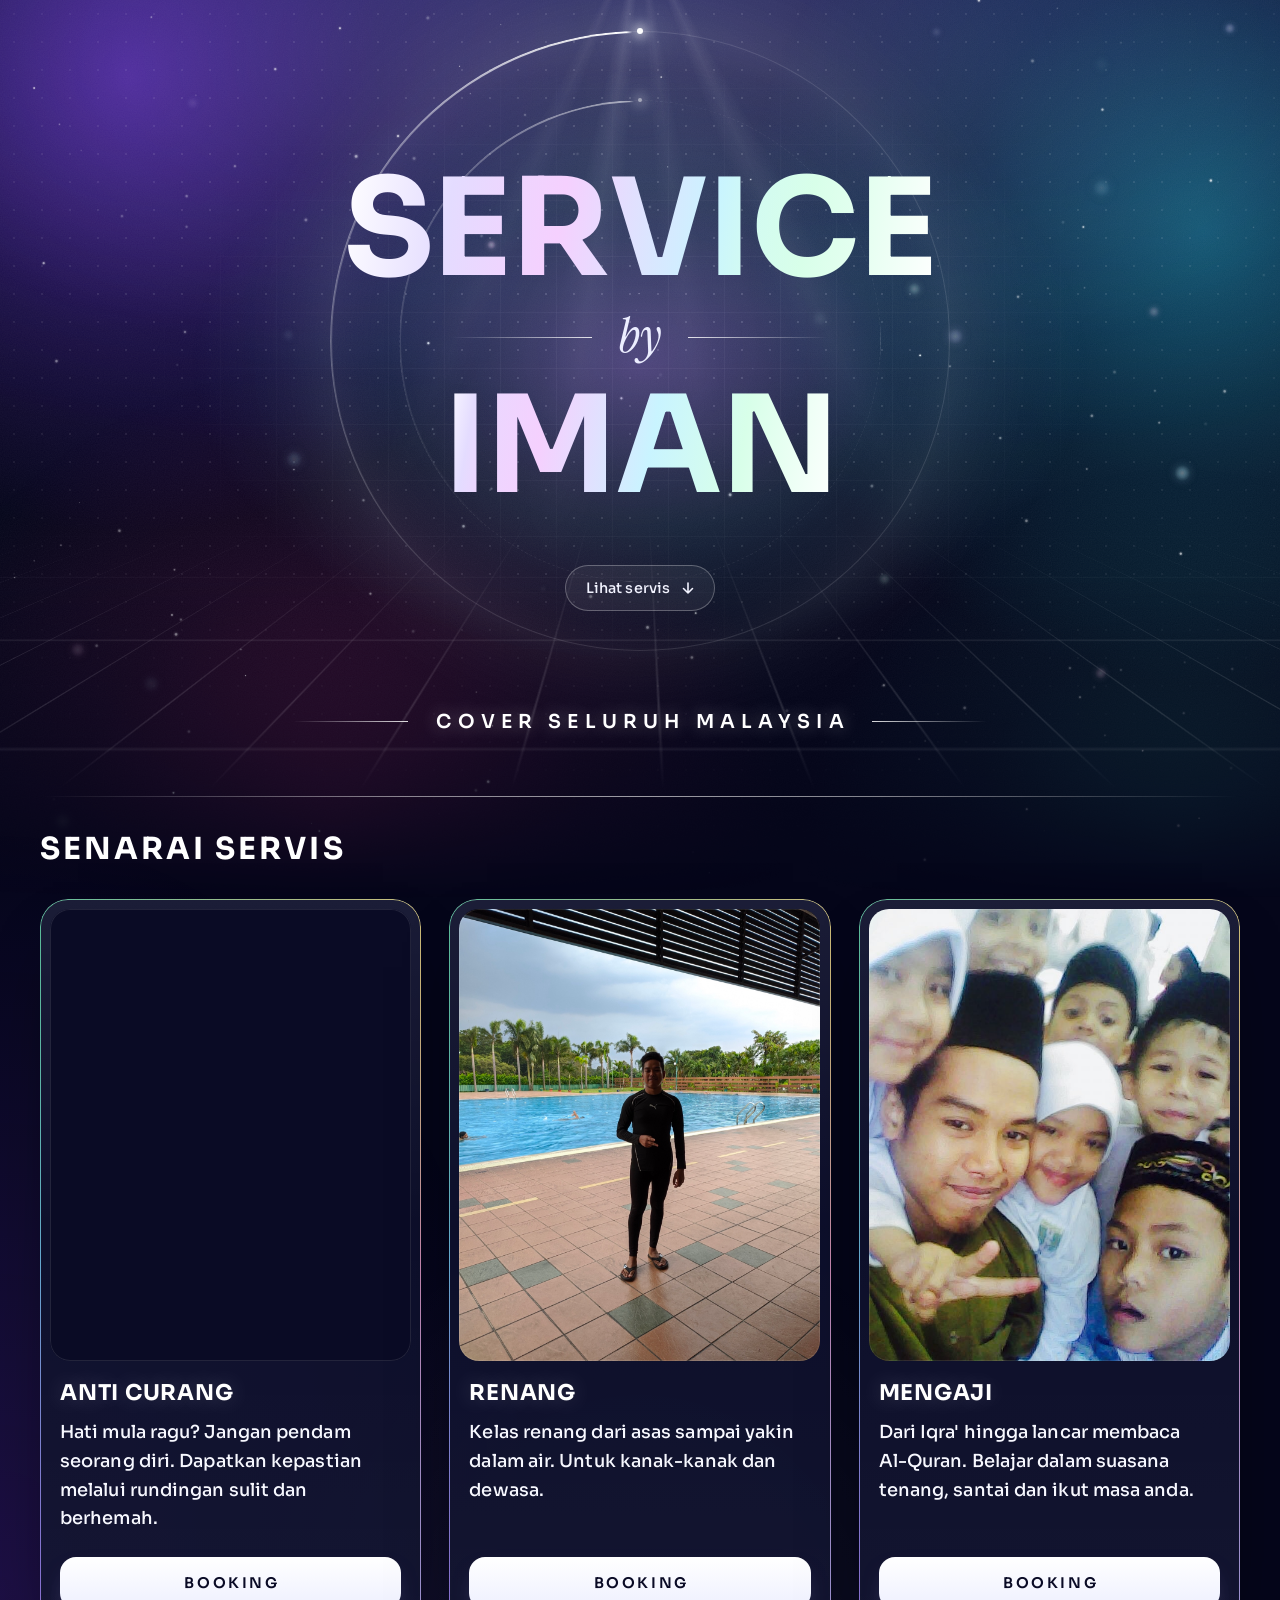
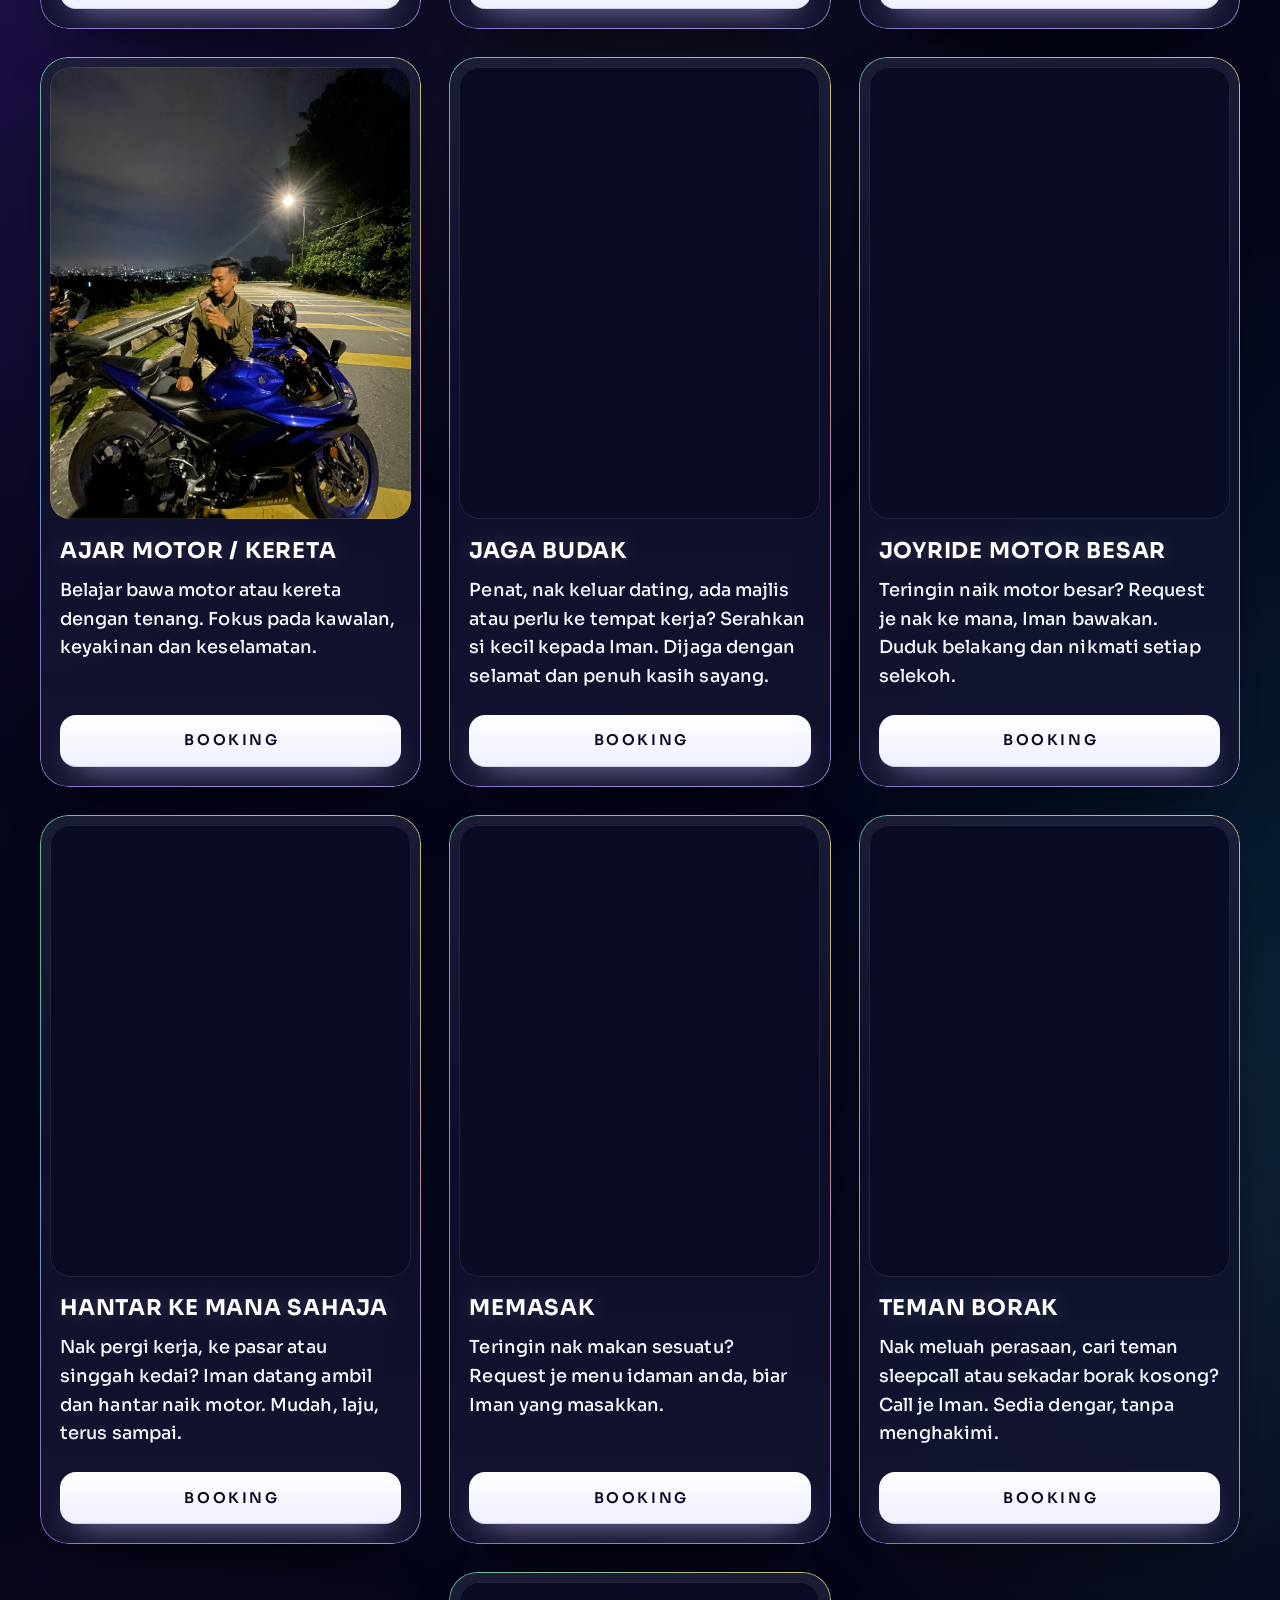
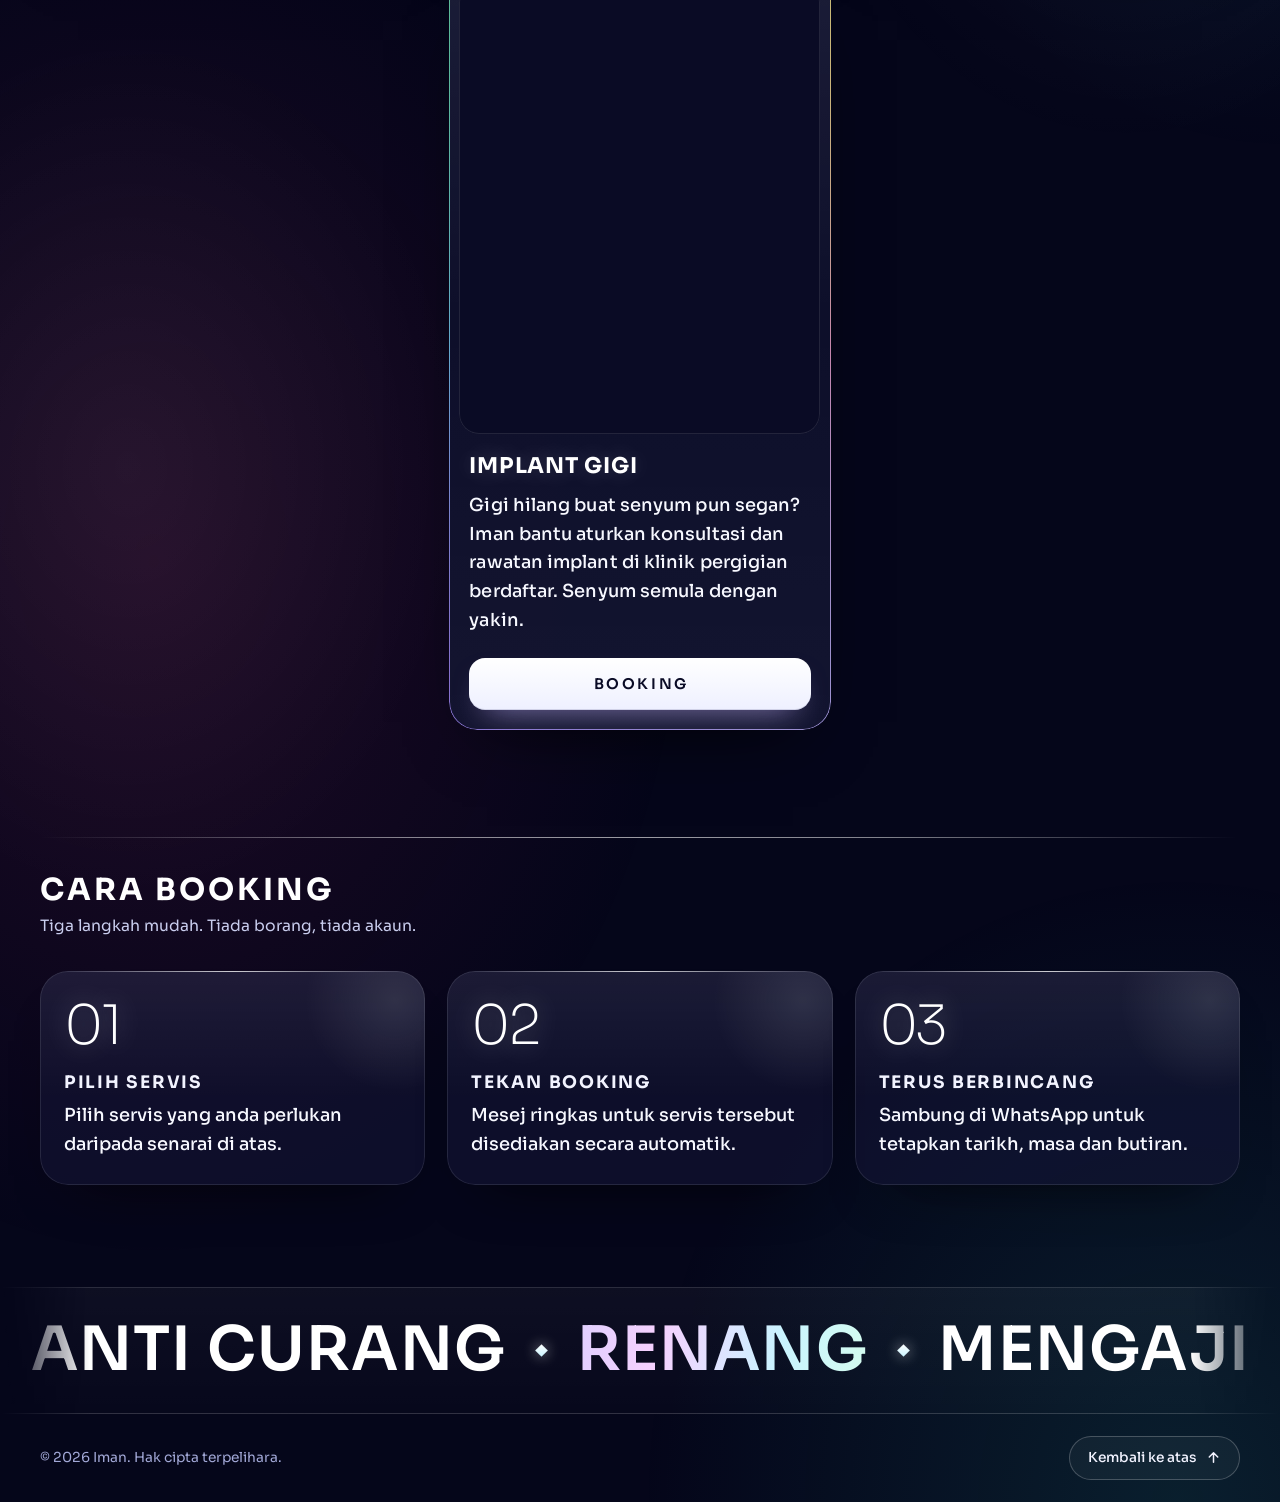
==== commit ef99f686: "Add share preview image, new Google title/description, site name data Co-Authored-By: Claude Opus 5." ====
--- a/index.html
+++ b/index.html
@@ -3,16 +3,23 @@
 <head>
   <meta charset="utf-8">
   <meta name="viewport" content="width=device-width, initial-scale=1, viewport-fit=cover">
-  <title>Service by Iman</title>
-  <meta name="description" content="Service by Iman: anti curang, renang, mengaji, ajar motor dan kereta, jaga budak, joyride motor besar, hantar ke mana sahaja, memasak, teman borak dan implant gigi. Cover seluruh Malaysia. Pilih servis dan terus booking melalui WhatsApp.">
+  <title>Service by Iman | 10 Servis Peribadi, Cover Seluruh Malaysia</title>
+  <meta name="description" content="Renang, mengaji, jaga budak, joyride motor besar, hantar ke mana sahaja, masakan, teman borak dan banyak lagi. Cover seluruh Malaysia. Tekan Booking, terus WhatsApp.">
+  <link rel="canonical" href="https://imanlab.asia/">
   <meta name="theme-color" content="#05061a">
   <meta name="color-scheme" content="dark">
   <meta property="og:type" content="website">
   <meta property="og:site_name" content="Service by Iman">
-  <meta property="og:title" content="Service by Iman">
-  <meta property="og:description" content="Senarai servis oleh Iman. Pilih servis dan terus booking melalui WhatsApp.">
+  <meta property="og:title" content="Service by Iman | 10 Servis Peribadi, Cover Seluruh Malaysia">
+  <meta property="og:url" content="https://imanlab.asia/">
+  <meta property="og:description" content="10 servis peribadi dalam satu tempat. Cover seluruh Malaysia. Tekan Booking, terus WhatsApp.">
+  <meta property="og:image" content="https://imanlab.asia/og-image.jpg">
+  <meta property="og:image:width" content="1200">
+  <meta property="og:image:height" content="630">
+  <meta property="og:image:alt" content="Service by Iman, cover seluruh Malaysia">
   <meta property="og:locale" content="ms_MY">
-  <meta name="twitter:card" content="summary">
+  <meta name="twitter:card" content="summary_large_image">
+  <script type="application/ld+json">{"@context":"https://schema.org","@type":"WebSite","name":"Service by Iman","alternateName":"Service by Iman Malaysia","url":"https://imanlab.asia/"}</script>
   <link rel="icon" href="favicon.svg" type="image/svg+xml">
   <link rel="preconnect" href="https://fonts.googleapis.com">
   <link rel="preconnect" href="https://fonts.gstatic.com" crossorigin>
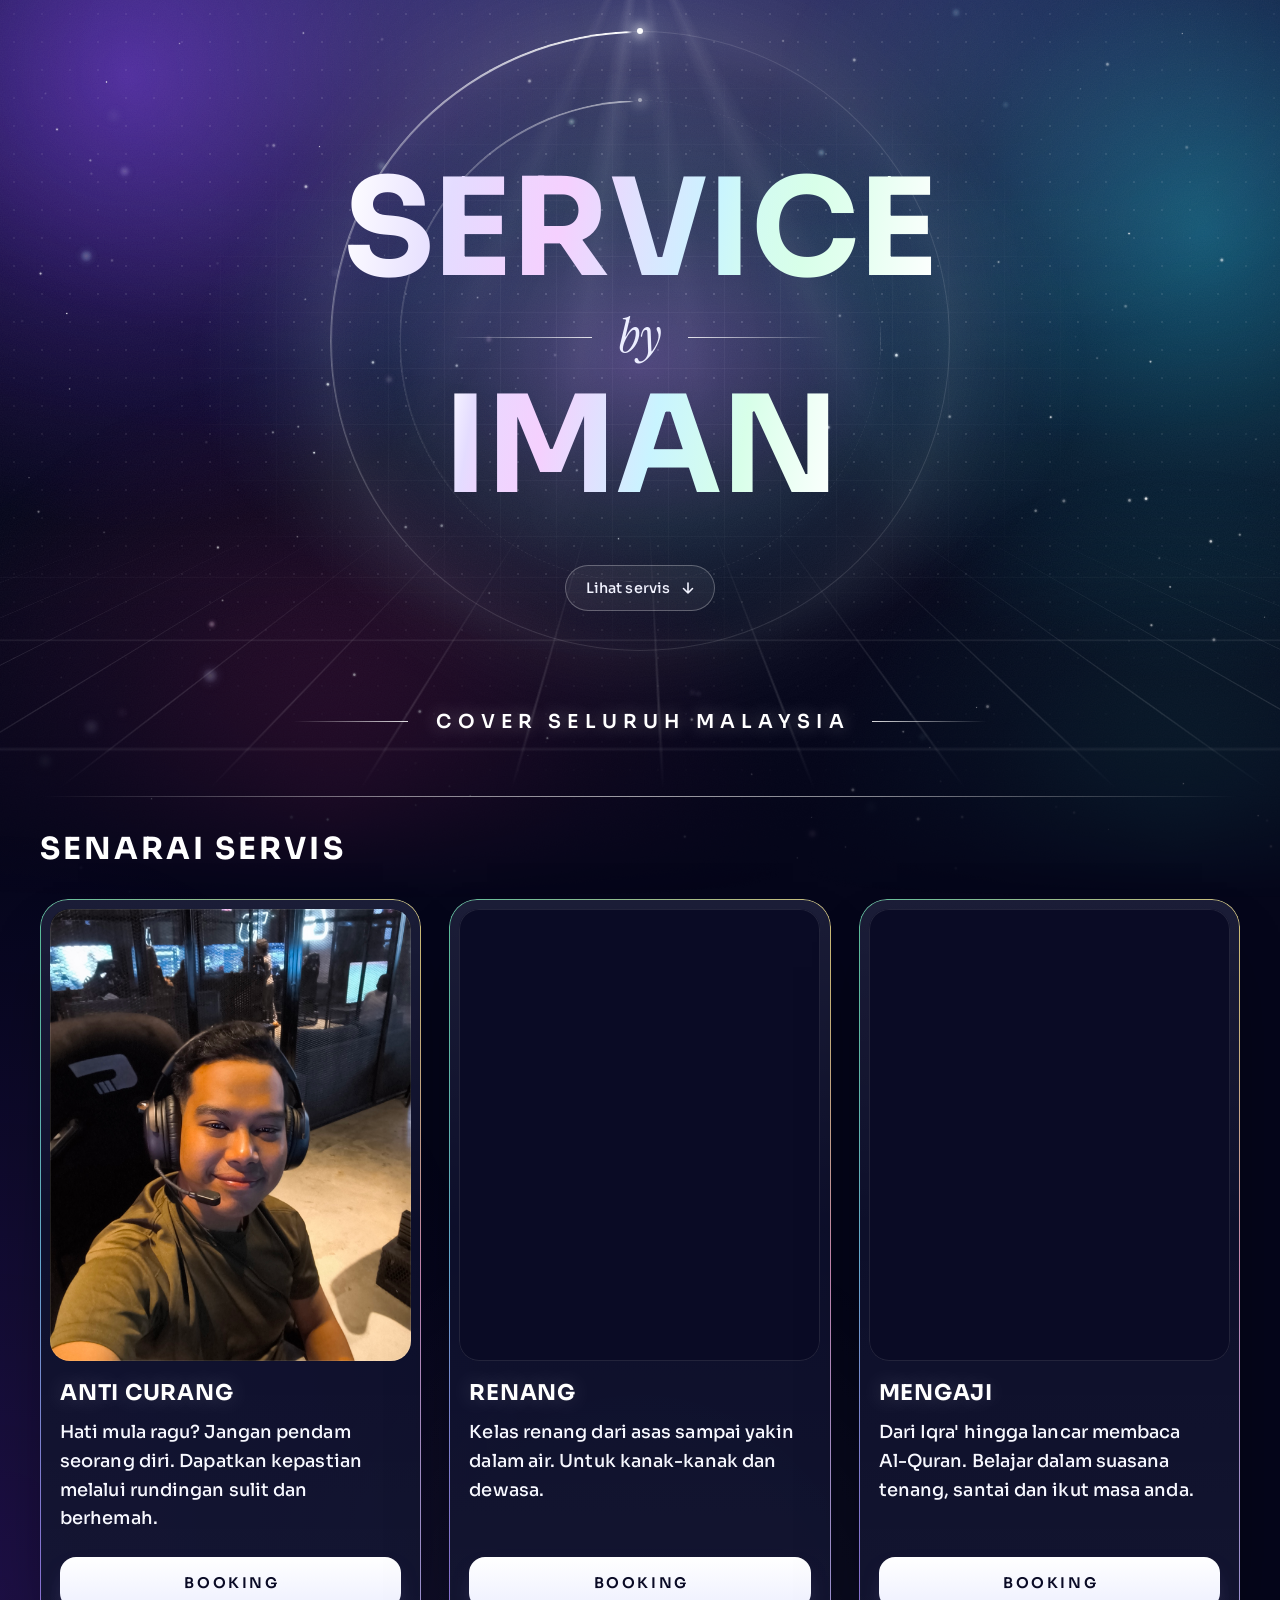
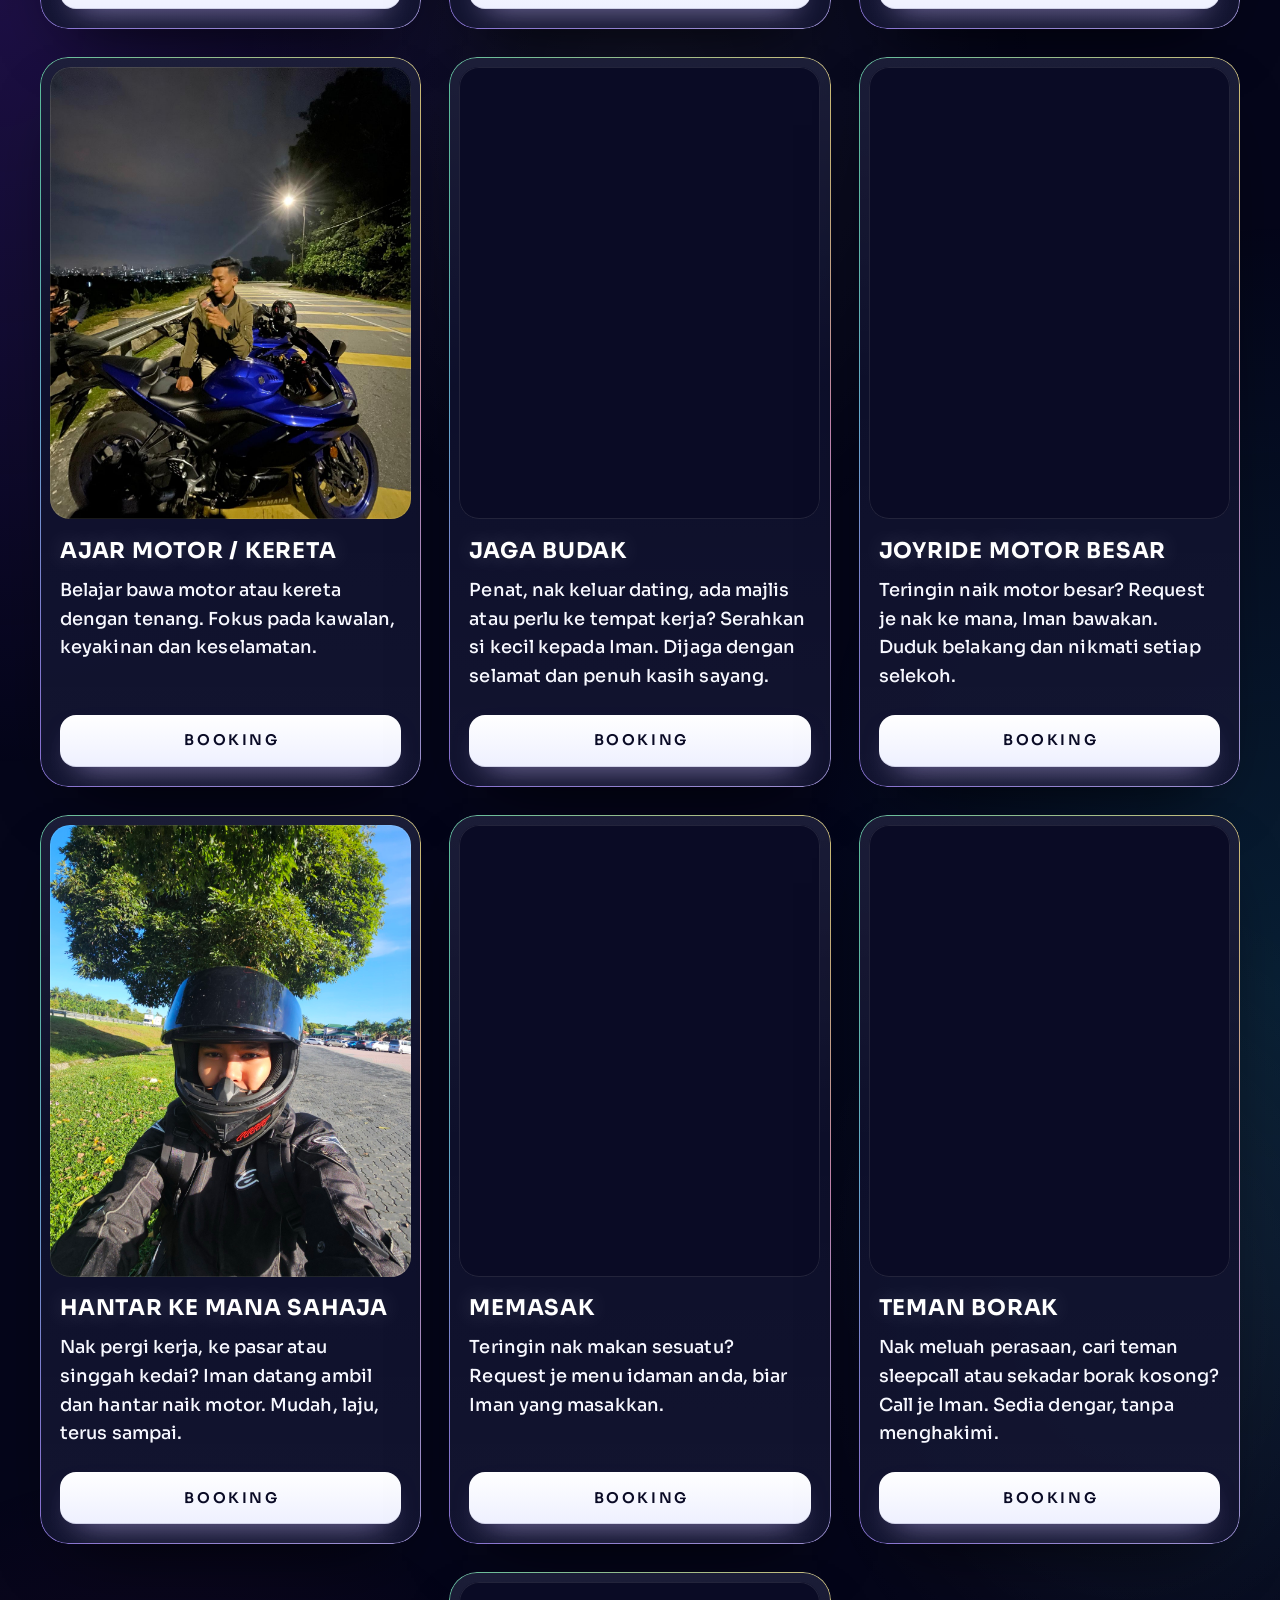
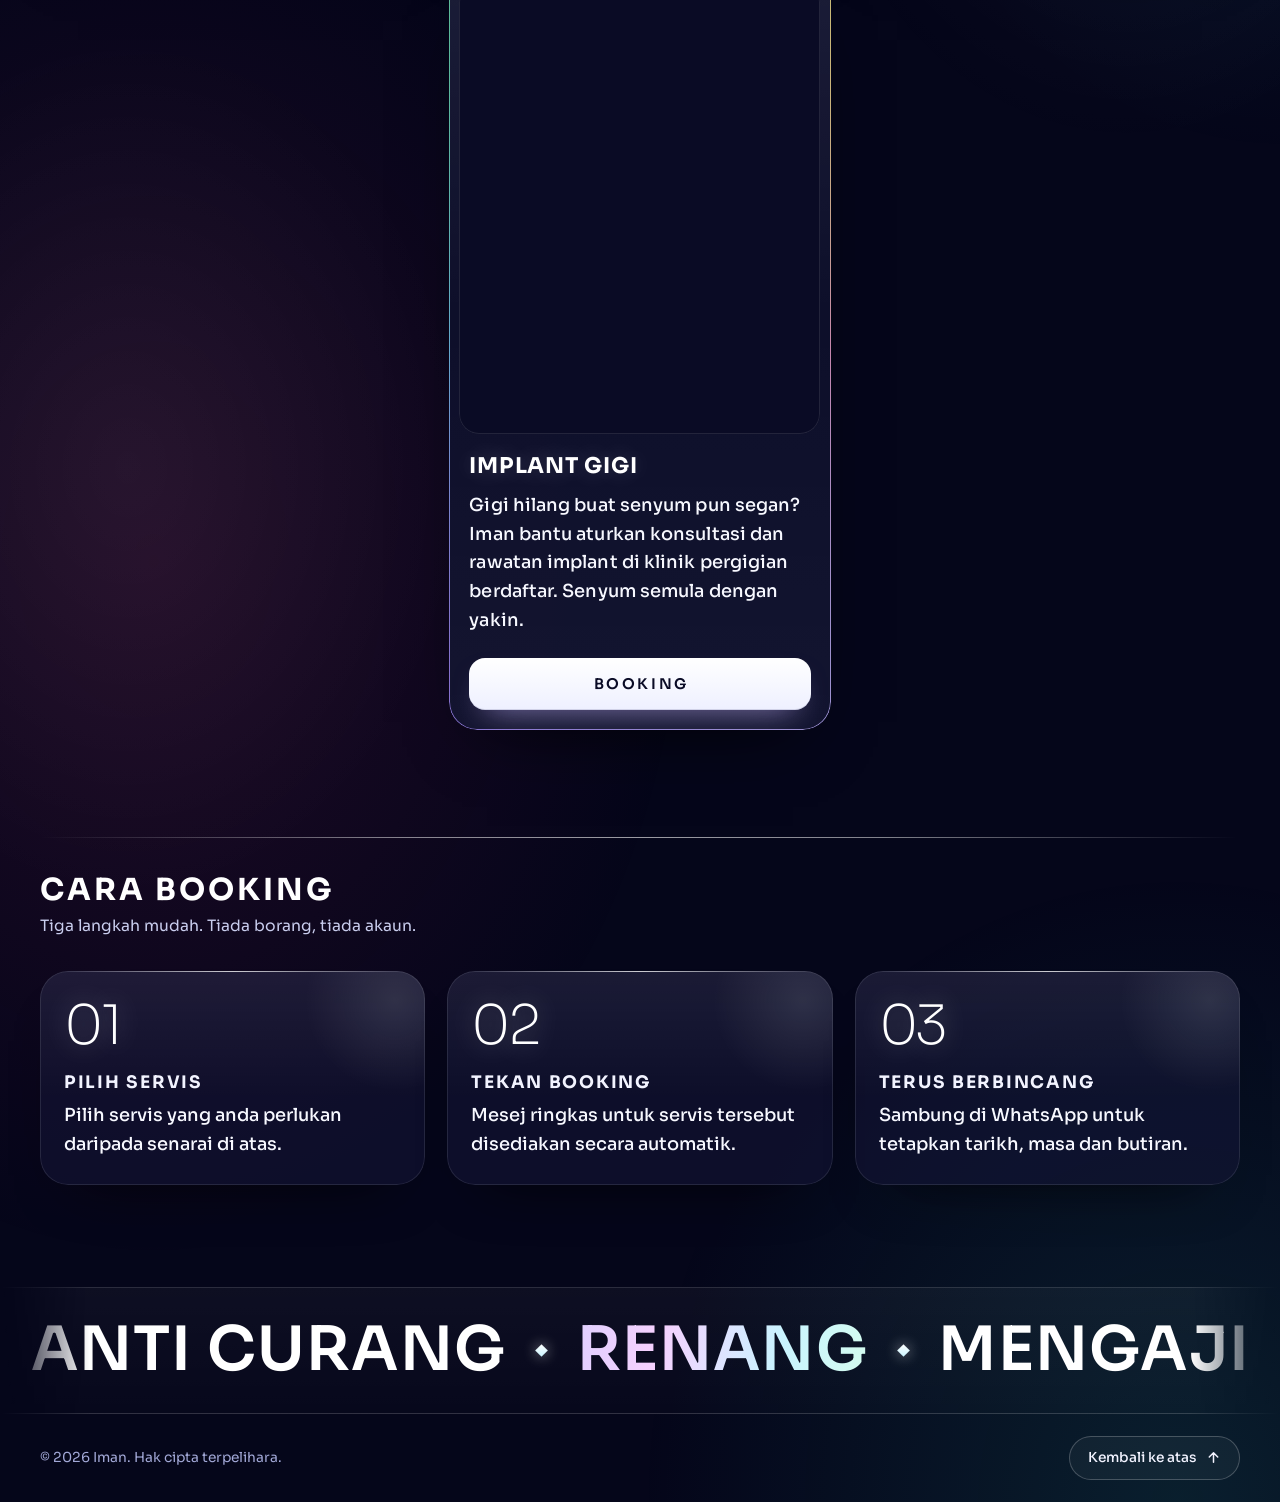
==== commit bd43bb15: "Add Google Search Console verification tag Co-Authored-By: Claude Opus 5.5 (1M context) <noreply@ant" ====
--- a/index.html
+++ b/index.html
@@ -6,6 +6,7 @@
   <title>Service by Iman | 10 Servis Peribadi, Cover Seluruh Malaysia</title>
   <meta name="description" content="Renang, mengaji, jaga budak, joyride motor besar, hantar ke mana sahaja, masakan, teman borak dan banyak lagi. Cover seluruh Malaysia. Tekan Booking, terus WhatsApp.">
   <link rel="canonical" href="https://imanlab.asia/">
+  <meta name="google-site-verification" content="wKGP8IfGwtjwvt7hC-UMlEp-Sg1qVF4BEnuQd2su7vI">
   <meta name="theme-color" content="#05061a">
   <meta name="color-scheme" content="dark">
   <meta property="og:type" content="website">
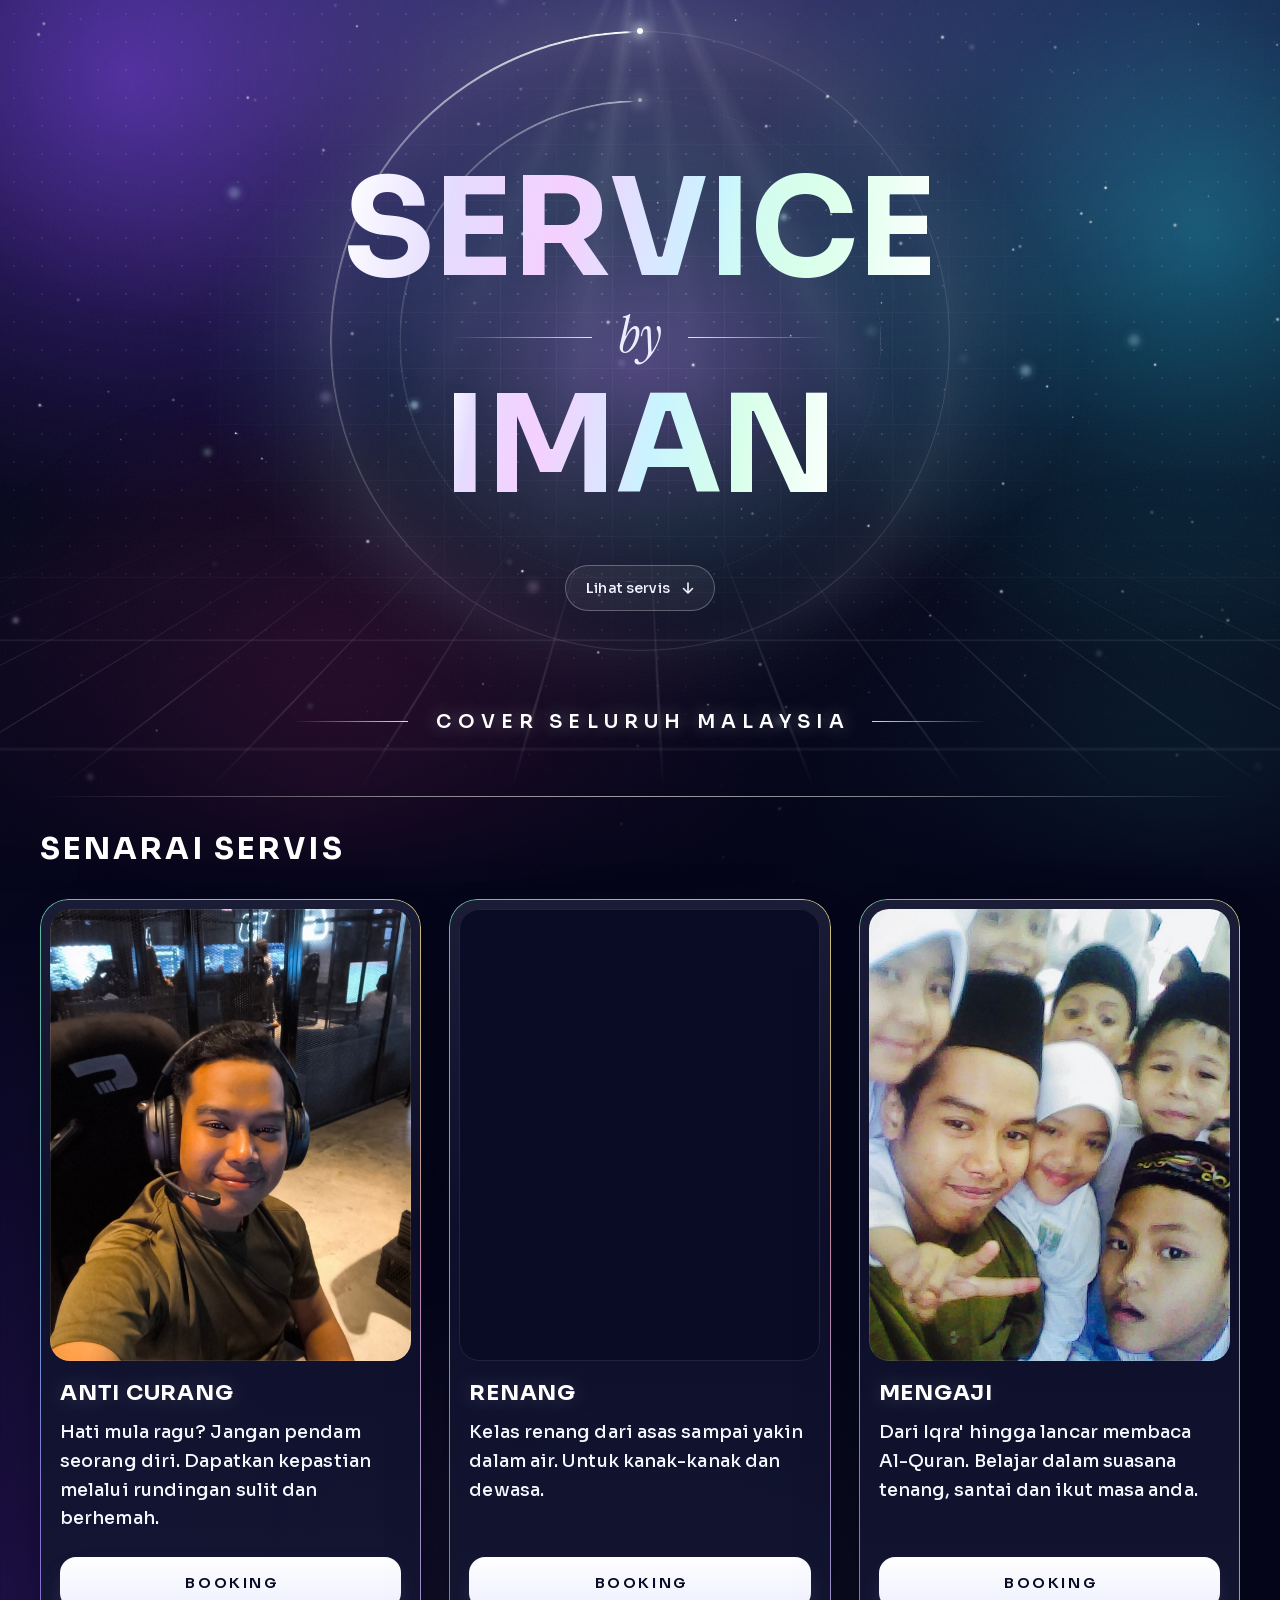
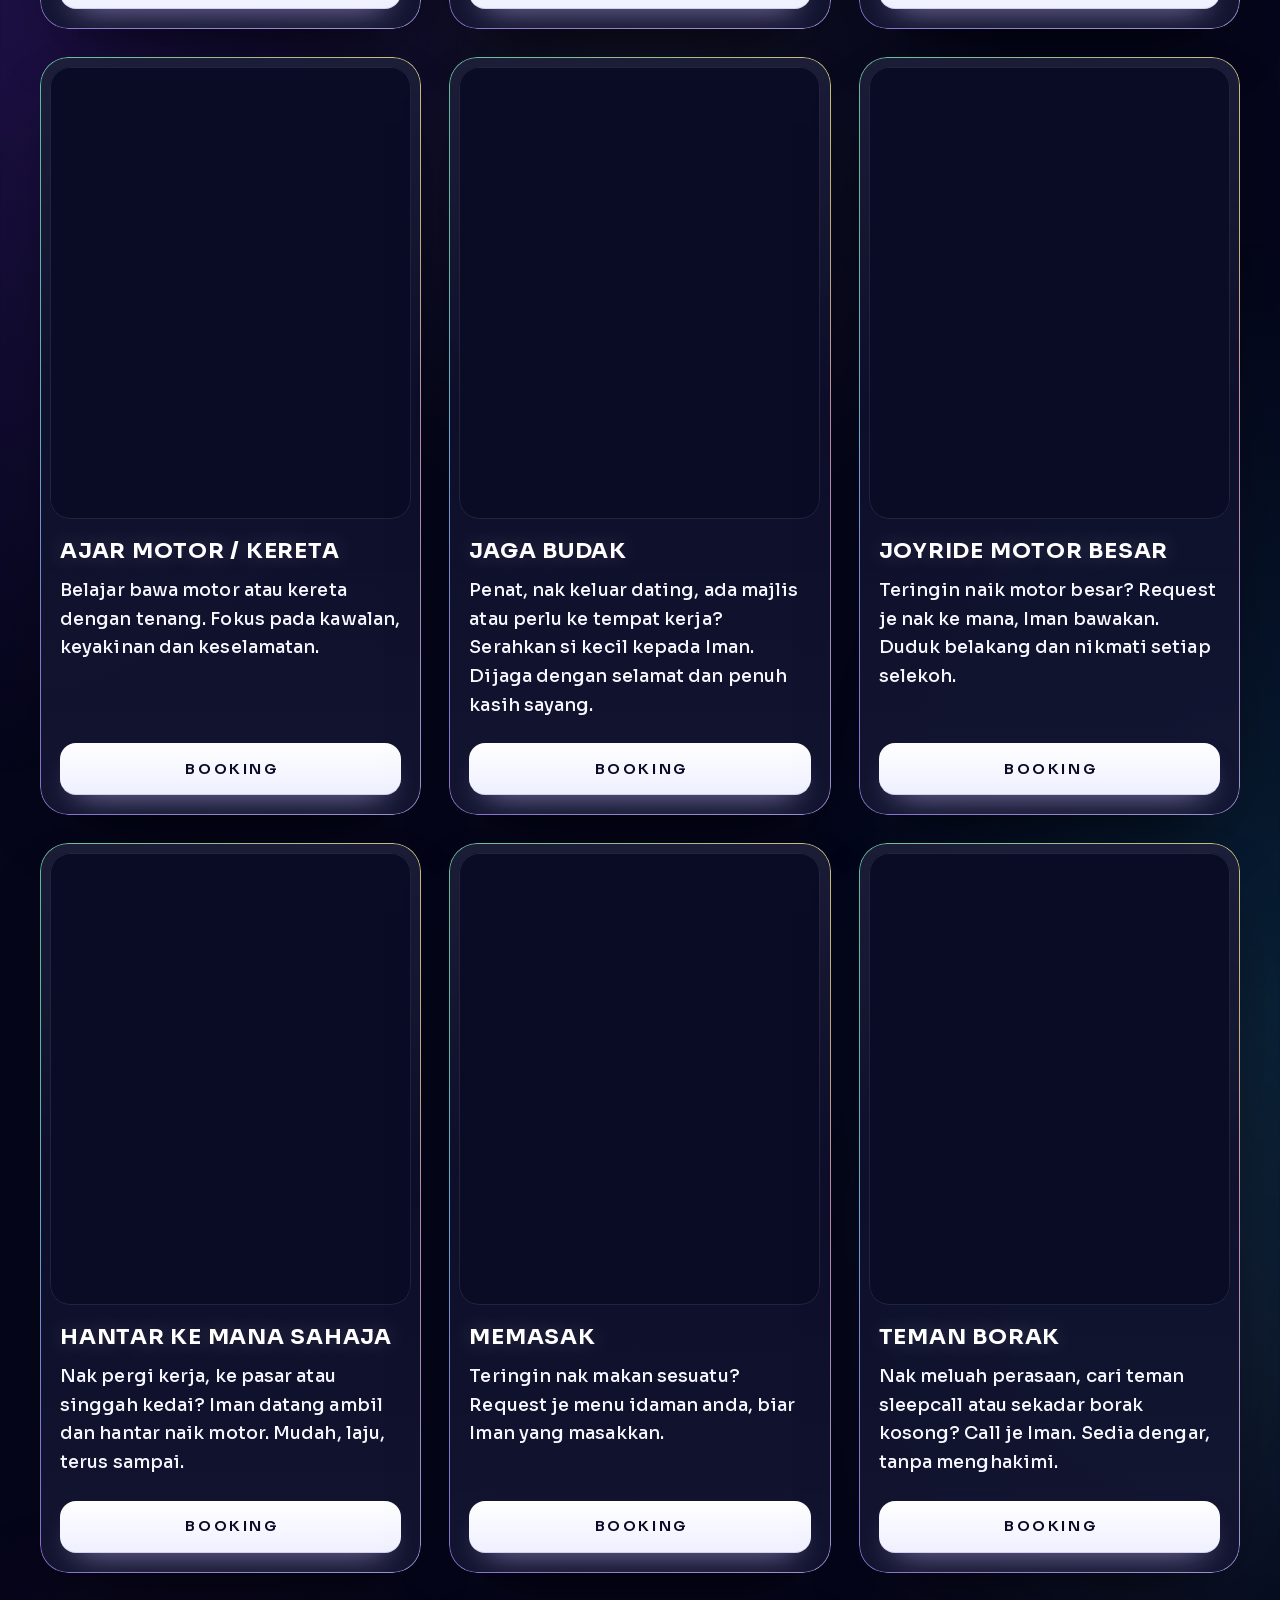
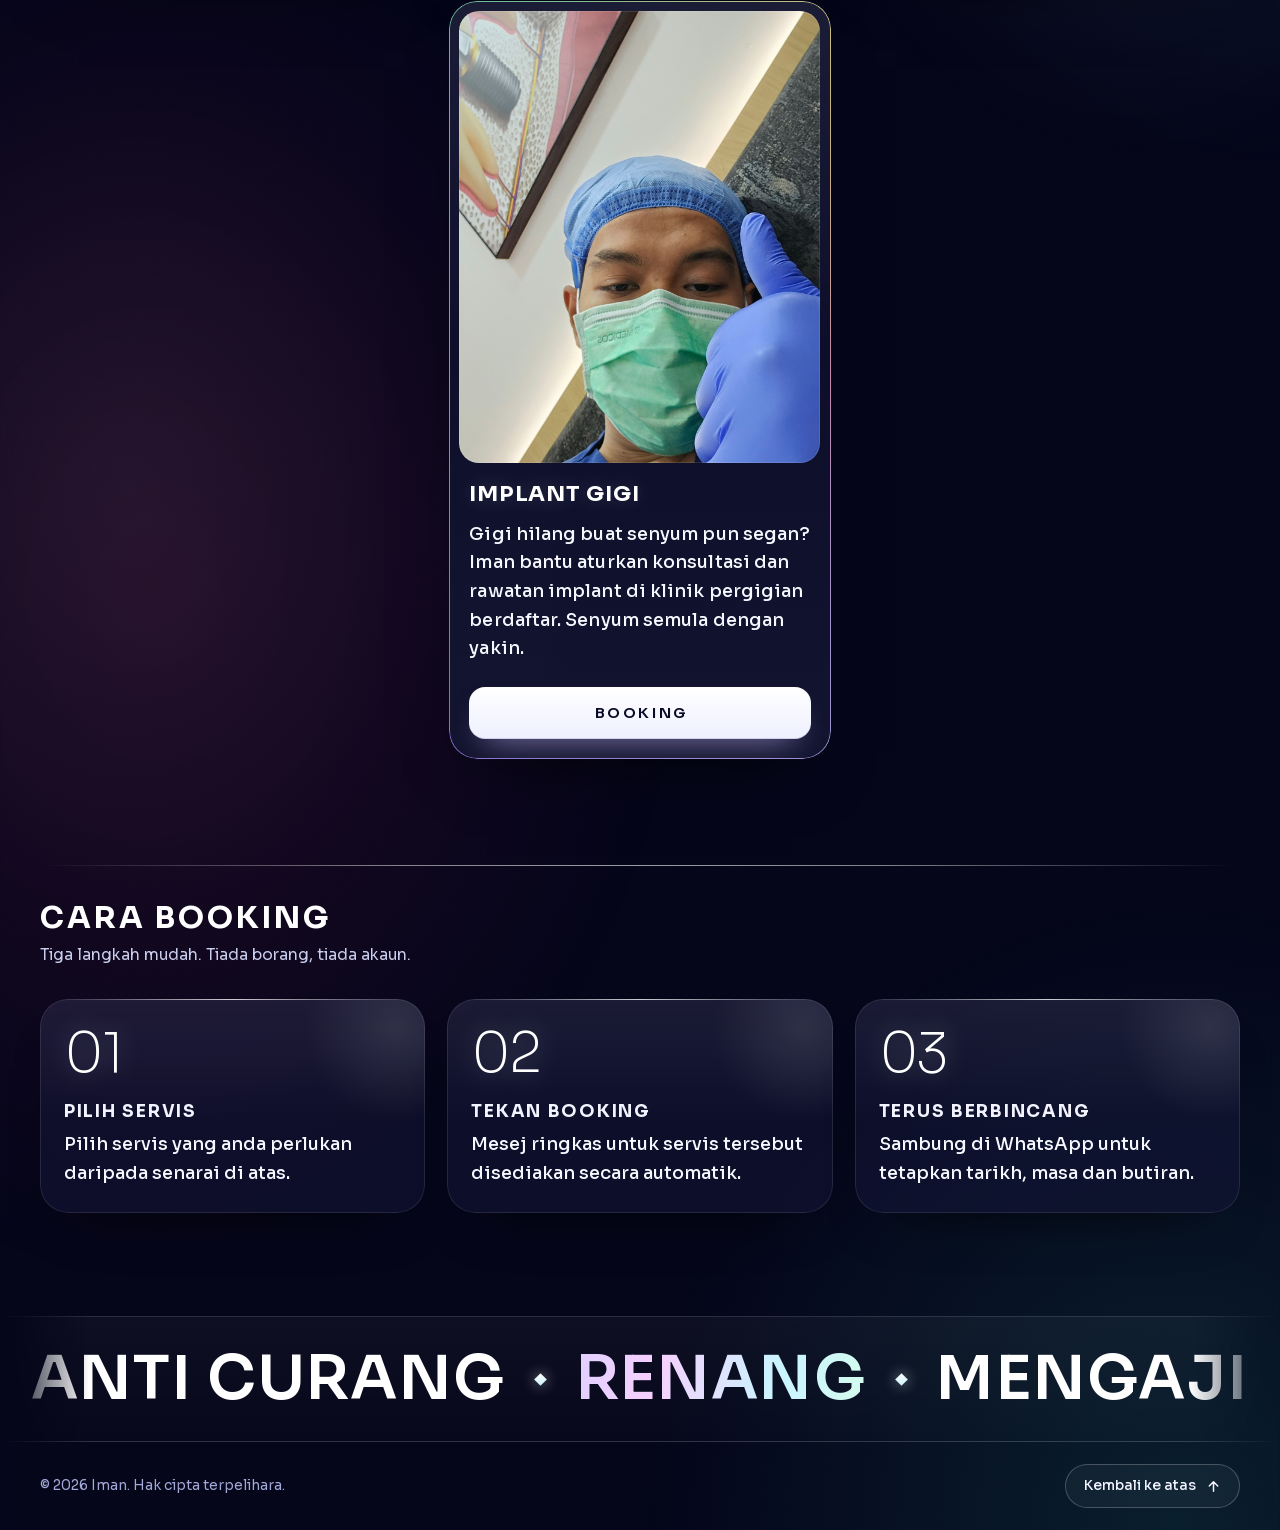
==== commit 7c87efee: "Self-host fonts, add home screen manifest/icons, styled 404 page Co-Authored-By: Claude Opus 5.5 (1M" ====
--- a/index.html
+++ b/index.html
@@ -22,9 +22,14 @@
   <meta name="twitter:card" content="summary_large_image">
   <script type="application/ld+json">{"@context":"https://schema.org","@type":"WebSite","name":"Service by Iman","alternateName":"Service by Iman Malaysia","url":"https://imanlab.asia/"}</script>
   <link rel="icon" href="favicon.svg" type="image/svg+xml">
-  <link rel="preconnect" href="https://fonts.googleapis.com">
-  <link rel="preconnect" href="https://fonts.gstatic.com" crossorigin>
-  <link rel="stylesheet" href="https://fonts.googleapis.com/css2?family=Instrument+Serif:ital@1&amp;family=JetBrains+Mono:wght@400;500&amp;family=Sora:wght@200;400;500;600;700&amp;display=swap">
+  <link rel="apple-touch-icon" href="icons/apple-touch-icon.png">
+  <link rel="manifest" href="manifest.webmanifest">
+  <meta name="apple-mobile-web-app-capable" content="yes">
+  <meta name="mobile-web-app-capable" content="yes">
+  <meta name="apple-mobile-web-app-title" content="Service Iman">
+  <meta name="apple-mobile-web-app-status-bar-style" content="black">
+  <link rel="preload" href="fonts/sora-latin.woff2" as="font" type="font/woff2" crossorigin>
+  <link rel="preload" href="fonts/instrument-serif-italic-latin.woff2" as="font" type="font/woff2" crossorigin>
   <link rel="stylesheet" href="styles.css">
   <script src="app.js" defer></script>
 </head>
--- a/styles.css
+++ b/styles.css
@@ -2,6 +2,72 @@
    Service by Iman  |  Holographic Glass (final mockup)
    Plain CSS, no build step. Animations use transform/opacity.
    ========================================================= */
+
+/* ---------- Fonts (self-hosted, latin subset, SIL OFL 1.1; see fonts/README.txt) ---------- */
+@font-face {
+  font-family: "Instrument Serif";
+  font-style: italic;
+  font-weight: 400;
+  font-display: swap;
+  src: url("fonts/instrument-serif-italic-latin.woff2") format("woff2");
+  unicode-range: U+0000-00FF, U+0131, U+0152-0153, U+02BB-02BC, U+02C6, U+02DA, U+02DC, U+0304, U+0308, U+0329, U+2000-206F, U+20AC, U+2122, U+2191, U+2193, U+2212, U+2215, U+FEFF, U+FFFD;
+}
+@font-face {
+  font-family: "JetBrains Mono";
+  font-style: normal;
+  font-weight: 400;
+  font-display: swap;
+  src: url("fonts/jetbrains-mono-latin.woff2") format("woff2");
+  unicode-range: U+0000-00FF, U+0131, U+0152-0153, U+02BB-02BC, U+02C6, U+02DA, U+02DC, U+0304, U+0308, U+0329, U+2000-206F, U+20AC, U+2122, U+2191, U+2193, U+2212, U+2215, U+FEFF, U+FFFD;
+}
+@font-face {
+  font-family: "JetBrains Mono";
+  font-style: normal;
+  font-weight: 500;
+  font-display: swap;
+  src: url("fonts/jetbrains-mono-latin.woff2") format("woff2");
+  unicode-range: U+0000-00FF, U+0131, U+0152-0153, U+02BB-02BC, U+02C6, U+02DA, U+02DC, U+0304, U+0308, U+0329, U+2000-206F, U+20AC, U+2122, U+2191, U+2193, U+2212, U+2215, U+FEFF, U+FFFD;
+}
+@font-face {
+  font-family: "Sora";
+  font-style: normal;
+  font-weight: 200;
+  font-display: swap;
+  src: url("fonts/sora-latin.woff2") format("woff2");
+  unicode-range: U+0000-00FF, U+0131, U+0152-0153, U+02BB-02BC, U+02C6, U+02DA, U+02DC, U+0304, U+0308, U+0329, U+2000-206F, U+20AC, U+2122, U+2191, U+2193, U+2212, U+2215, U+FEFF, U+FFFD;
+}
+@font-face {
+  font-family: "Sora";
+  font-style: normal;
+  font-weight: 400;
+  font-display: swap;
+  src: url("fonts/sora-latin.woff2") format("woff2");
+  unicode-range: U+0000-00FF, U+0131, U+0152-0153, U+02BB-02BC, U+02C6, U+02DA, U+02DC, U+0304, U+0308, U+0329, U+2000-206F, U+20AC, U+2122, U+2191, U+2193, U+2212, U+2215, U+FEFF, U+FFFD;
+}
+@font-face {
+  font-family: "Sora";
+  font-style: normal;
+  font-weight: 500;
+  font-display: swap;
+  src: url("fonts/sora-latin.woff2") format("woff2");
+  unicode-range: U+0000-00FF, U+0131, U+0152-0153, U+02BB-02BC, U+02C6, U+02DA, U+02DC, U+0304, U+0308, U+0329, U+2000-206F, U+20AC, U+2122, U+2191, U+2193, U+2212, U+2215, U+FEFF, U+FFFD;
+}
+@font-face {
+  font-family: "Sora";
+  font-style: normal;
+  font-weight: 600;
+  font-display: swap;
+  src: url("fonts/sora-latin.woff2") format("woff2");
+  unicode-range: U+0000-00FF, U+0131, U+0152-0153, U+02BB-02BC, U+02C6, U+02DA, U+02DC, U+0304, U+0308, U+0329, U+2000-206F, U+20AC, U+2122, U+2191, U+2193, U+2212, U+2215, U+FEFF, U+FFFD;
+}
+@font-face {
+  font-family: "Sora";
+  font-style: normal;
+  font-weight: 700;
+  font-display: swap;
+  src: url("fonts/sora-latin.woff2") format("woff2");
+  unicode-range: U+0000-00FF, U+0131, U+0152-0153, U+02BB-02BC, U+02C6, U+02DA, U+02DC, U+0304, U+0308, U+0329, U+2000-206F, U+20AC, U+2122, U+2191, U+2193, U+2212, U+2215, U+FEFF, U+FFFD;
+}
 
 :root {
   --bg: #05061a;
@@ -1228,6 +1294,38 @@
   .ph-tag--bottom { bottom: 24px; }
   .ph-corners { inset: 12px; }
 }
+
+/* ---------- 404 page ---------- */
+.nf .hero-inner { display: flex; flex-direction: column; align-items: center; }
+.nf-code {
+  font-size: clamp(5rem, 26cqi, 11rem);
+  font-weight: 700;
+  line-height: 1;
+  letter-spacing: -0.02em;
+  color: transparent;
+  background-image: var(--iri-a);
+  -webkit-background-clip: text;
+  background-clip: text;
+  -webkit-text-fill-color: transparent;
+}
+.nf-title {
+  margin-top: 18px;
+  font-size: clamp(1.1rem, 0.9rem + 1vw, 1.6rem);
+  font-weight: 700;
+  letter-spacing: 0.14em;
+  text-transform: uppercase;
+}
+.nf-text {
+  max-width: 34ch;
+  margin: 14px auto 0;
+  font-size: clamp(1.02rem, 0.96rem + 0.2vw, 1.12rem);
+  font-weight: 500;
+  line-height: 1.6;
+  color: #f7f8ff;
+  text-wrap: balance;
+}
+.nf .btn { display: inline-flex; margin-top: 30px; min-width: 240px; }
+.nf .scroll-cue { margin-top: 14px; }
 
 /* ---------- Phones: two boxes per row ---------- */
 @media (min-width: 360px) and (max-width: 639px) {
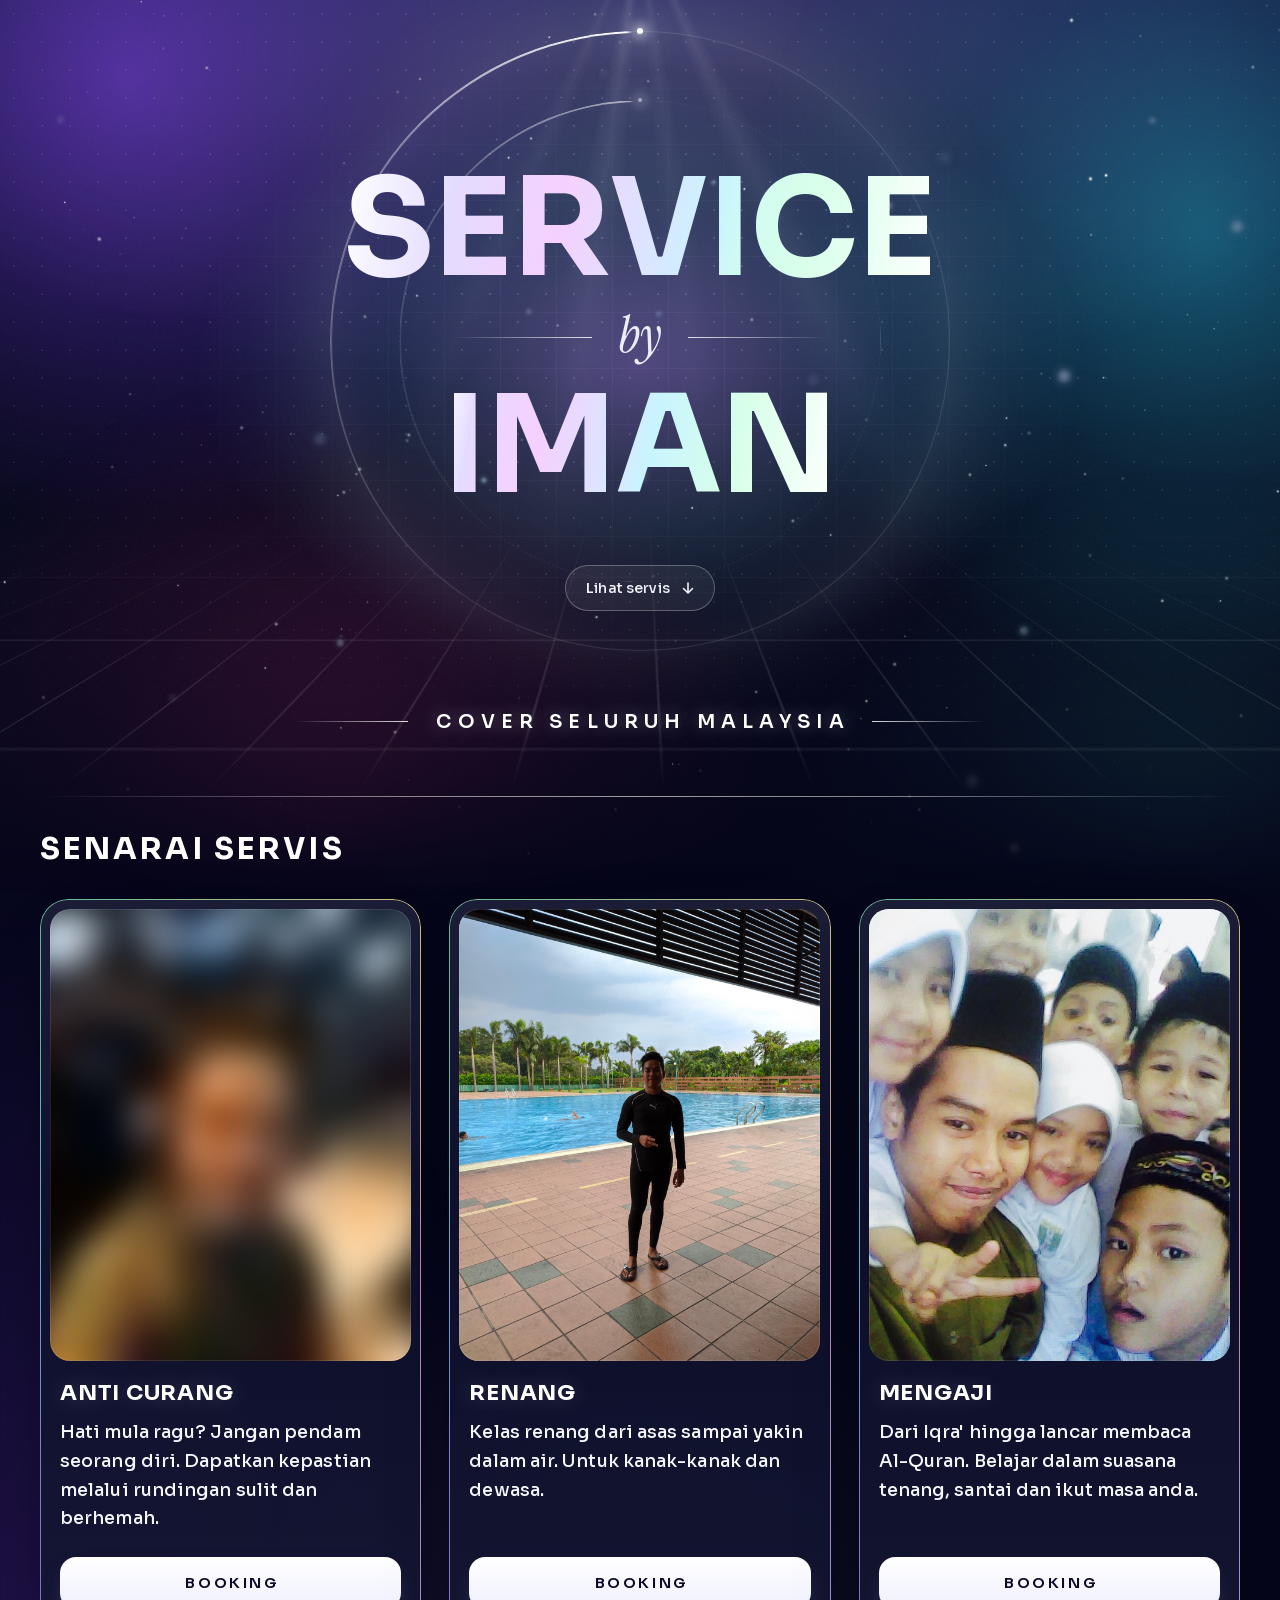
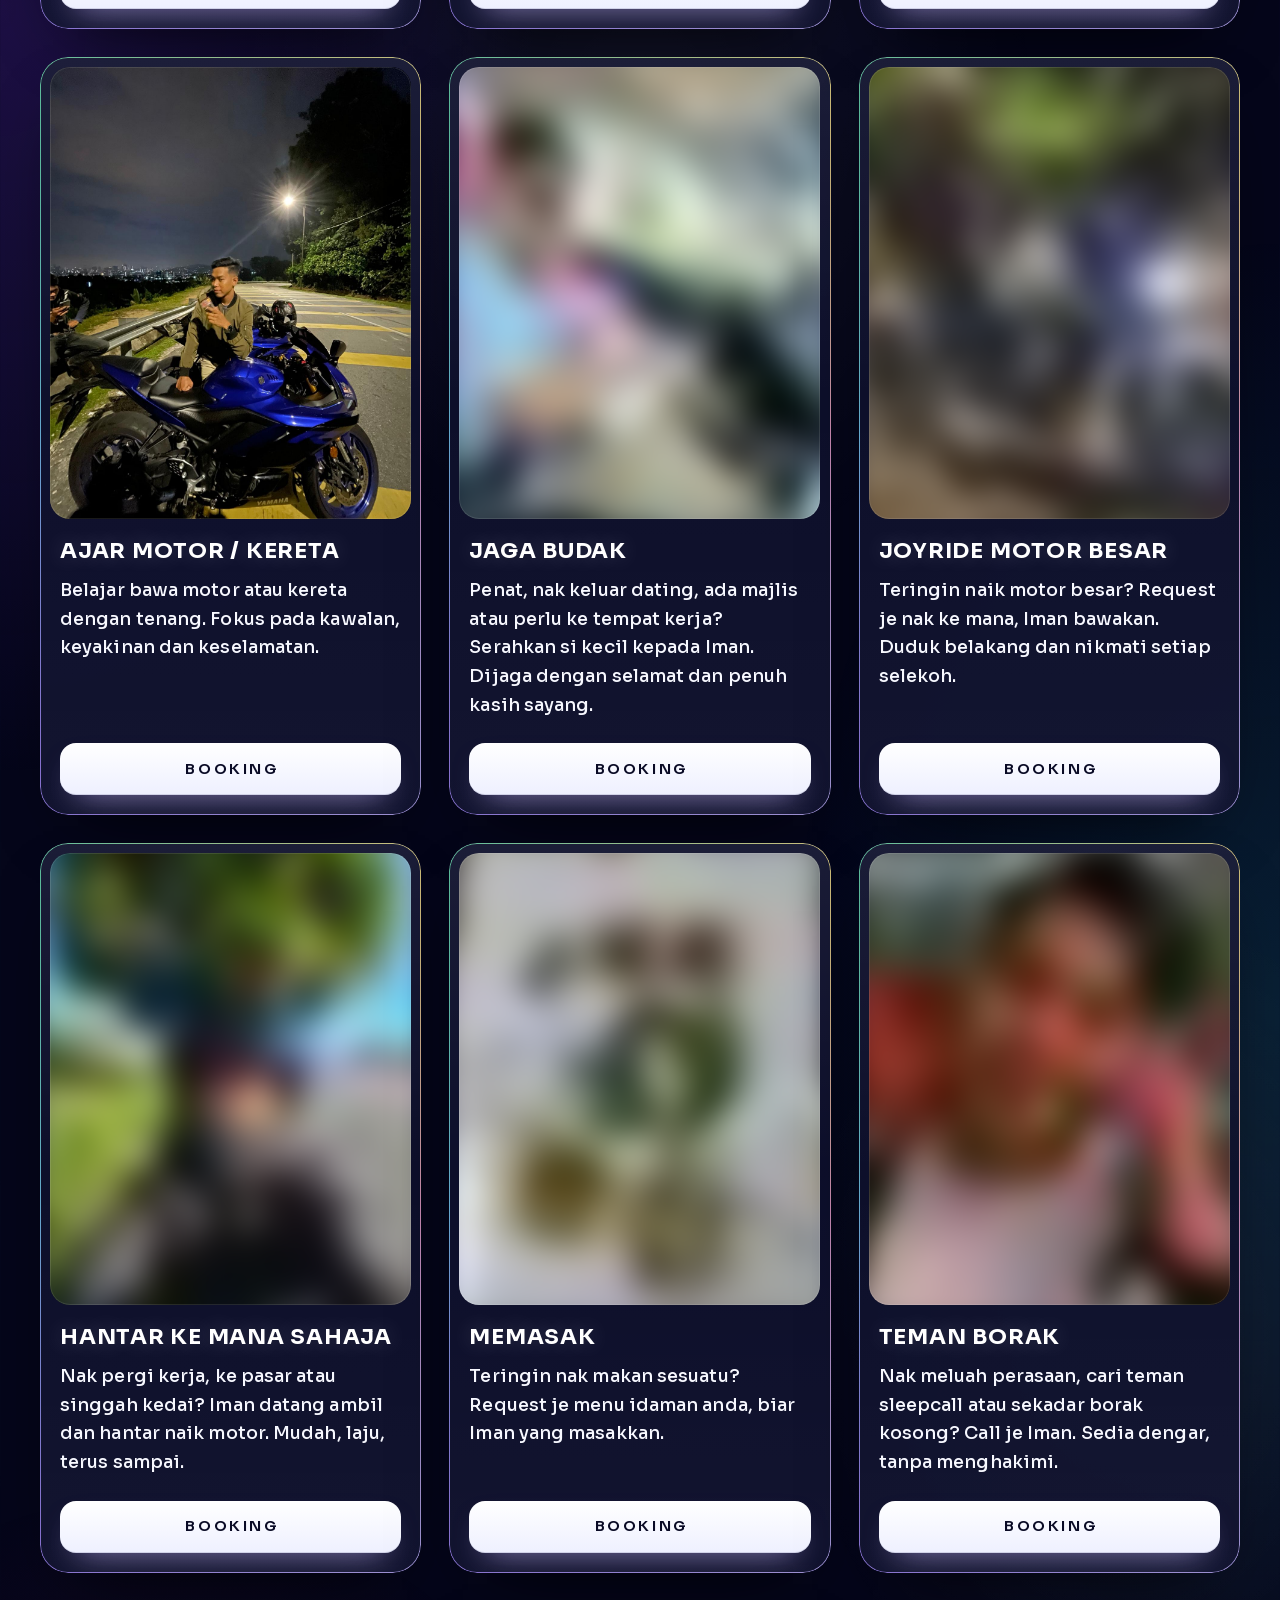
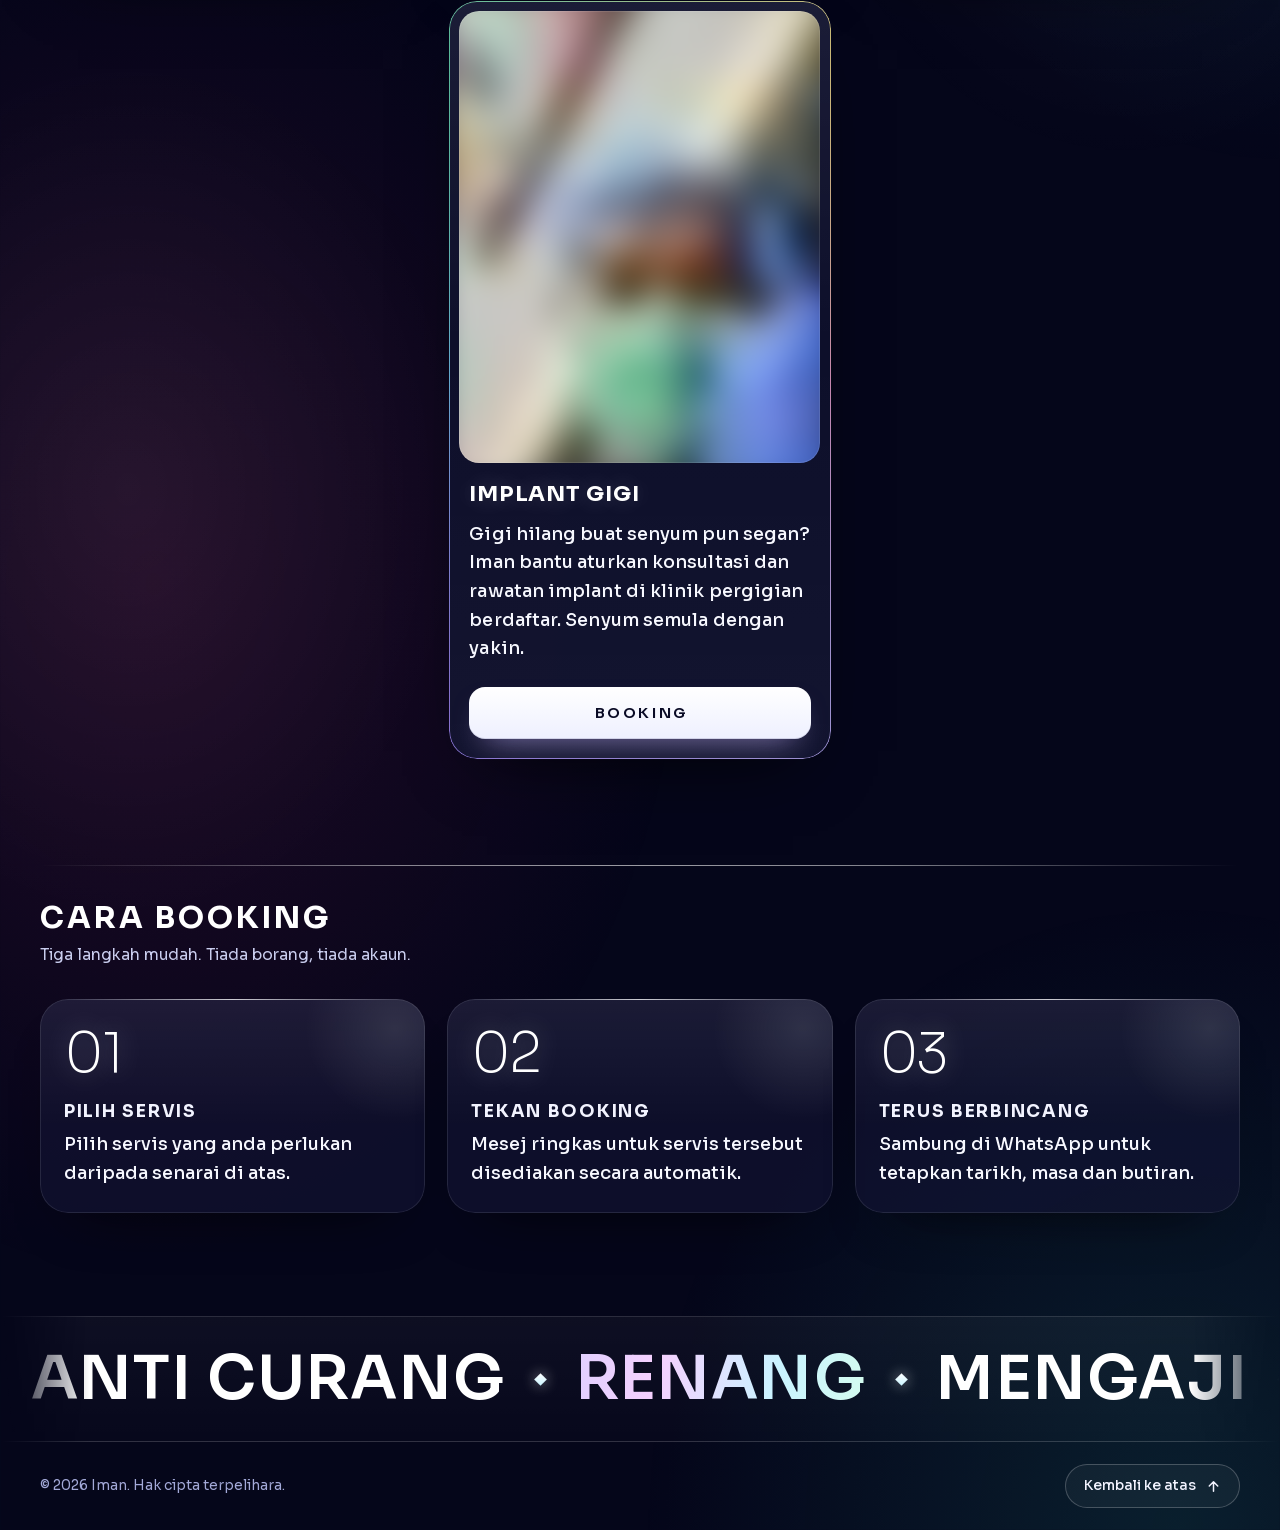
==== commit 359ccc5f: "Blur-up photo loading: blurred preview first, sharp photo fades in Co-Authored-By: Claude Opus 5.5 (" ====
--- a/index.html
+++ b/index.html
@@ -31,6 +31,7 @@
   <link rel="preload" href="fonts/sora-latin.woff2" as="font" type="font/woff2" crossorigin>
   <link rel="preload" href="fonts/instrument-serif-italic-latin.woff2" as="font" type="font/woff2" crossorigin>
   <link rel="stylesheet" href="styles.css">
+  <noscript><style>.card-media .photo { opacity: 1; animation: none; }</style></noscript>
   <script src="app.js" defer></script>
 </head>
 <body id="atas">
@@ -86,7 +87,8 @@
             <span class="holo-border" aria-hidden="true"></span>
             <div class="card-media" data-service="anti-curang">
               <!-- Gambar: images/anti-curang.jpg (potret 4:5). Placeholder tersembunyi bila gambar ada. -->
-              <img src="images/anti-curang-1200.jpg" srcset="images/anti-curang-1200.jpg 1200w, images/anti-curang.jpg 3888w" sizes="(max-width: 359px) 92vw, (max-width: 639px) 46vw, (max-width: 1023px) 45vw, 420px" alt="Anti Curang" loading="lazy" decoding="async">
+              <img class="lqip" src="[data-uri]" alt="" aria-hidden="true">
+              <img class="photo" src="images/anti-curang-1200.jpg" srcset="images/anti-curang-1200.jpg 1200w, images/anti-curang.jpg 3888w" sizes="(max-width: 359px) 92vw, (max-width: 639px) 46vw, (max-width: 1023px) 45vw, 420px" alt="Anti Curang" loading="lazy" decoding="async">
               <div class="ph" aria-hidden="true">
                 <span class="ph-glow"></span>
                 <span class="ph-floor"><span class="ph-grid"></span></span>
@@ -113,7 +115,8 @@
             <span class="holo-border" aria-hidden="true"></span>
             <div class="card-media" data-service="renang">
               <!-- Gambar: images/renang.jpg (potret 4:5). Placeholder tersembunyi bila gambar ada. -->
-              <img src="images/renang-1200.jpg" srcset="images/renang-1200.jpg 1200w, images/renang.jpg 2998w" sizes="(max-width: 359px) 92vw, (max-width: 639px) 46vw, (max-width: 1023px) 45vw, 420px" alt="Renang" loading="lazy" decoding="async">
+              <img class="lqip" src="[data-uri]" alt="" aria-hidden="true">
+              <img class="photo" src="images/renang-1200.jpg" srcset="images/renang-1200.jpg 1200w, images/renang.jpg 2998w" sizes="(max-width: 359px) 92vw, (max-width: 639px) 46vw, (max-width: 1023px) 45vw, 420px" alt="Renang" loading="lazy" decoding="async">
               <div class="ph" aria-hidden="true">
                 <span class="ph-glow"></span>
                 <span class="ph-floor"><span class="ph-grid"></span></span>
@@ -140,7 +143,8 @@
             <span class="holo-border" aria-hidden="true"></span>
             <div class="card-media" data-service="mengaji">
               <!-- Gambar: images/mengaji.jpg (potret 4:5). Placeholder tersembunyi bila gambar ada. -->
-              <img src="images/mengaji.jpg" alt="Mengaji" loading="lazy" decoding="async">
+              <img class="lqip" src="[data-uri]" alt="" aria-hidden="true">
+              <img class="photo" src="images/mengaji.jpg" alt="Mengaji" loading="lazy" decoding="async">
               <div class="ph" aria-hidden="true">
                 <span class="ph-glow"></span>
                 <span class="ph-floor"><span class="ph-grid"></span></span>
@@ -167,7 +171,8 @@
             <span class="holo-border" aria-hidden="true"></span>
             <div class="card-media" data-service="ajar-motor-kereta">
               <!-- Gambar: images/ajar-motor-kereta.jpg (potret 4:5). Placeholder tersembunyi bila gambar ada. -->
-              <img src="images/ajar-motor-kereta.jpg" alt="Ajar Motor / Kereta" loading="lazy" decoding="async">
+              <img class="lqip" src="[data-uri]" alt="" aria-hidden="true">
+              <img class="photo" src="images/ajar-motor-kereta.jpg" alt="Ajar Motor / Kereta" loading="lazy" decoding="async">
               <div class="ph" aria-hidden="true">
                 <span class="ph-glow"></span>
                 <span class="ph-floor"><span class="ph-grid"></span></span>
@@ -194,7 +199,8 @@
             <span class="holo-border" aria-hidden="true"></span>
             <div class="card-media" data-service="jaga-budak">
               <!-- Gambar: images/jaga-budak.jpg (potret 4:5). Placeholder tersembunyi bila gambar ada. -->
-              <img src="images/jaga-budak.jpg" alt="Jaga Budak" loading="lazy" decoding="async">
+              <img class="lqip" src="[data-uri]" alt="" aria-hidden="true">
+              <img class="photo" src="images/jaga-budak.jpg" alt="Jaga Budak" loading="lazy" decoding="async">
               <div class="ph" aria-hidden="true">
                 <span class="ph-glow"></span>
                 <span class="ph-floor"><span class="ph-grid"></span></span>
@@ -221,7 +227,8 @@
             <span class="holo-border" aria-hidden="true"></span>
             <div class="card-media" data-service="motor-besar">
               <!-- Gambar: images/motor-besar.jpg (potret 4:5). Placeholder tersembunyi bila gambar ada. -->
-              <img src="images/motor-besar.jpg" alt="Joyride Motor Besar" loading="lazy" decoding="async">
+              <img class="lqip" src="[data-uri]" alt="" aria-hidden="true">
+              <img class="photo" src="images/motor-besar.jpg" alt="Joyride Motor Besar" loading="lazy" decoding="async">
               <div class="ph" aria-hidden="true">
                 <span class="ph-glow"></span>
                 <span class="ph-floor"><span class="ph-grid"></span></span>
@@ -248,7 +255,8 @@
             <span class="holo-border" aria-hidden="true"></span>
             <div class="card-media" data-service="hantar-motor">
               <!-- Gambar: images/hantar-motor.jpg (potret 4:5). Placeholder tersembunyi bila gambar ada. -->
-              <img src="images/hantar-motor-1200.jpg" srcset="images/hantar-motor-1200.jpg 1200w, images/hantar-motor.jpg 2252w" sizes="(max-width: 359px) 92vw, (max-width: 639px) 46vw, (max-width: 1023px) 45vw, 420px" alt="Hantar Ke Mana Sahaja" loading="lazy" decoding="async">
+              <img class="lqip" src="[data-uri]" alt="" aria-hidden="true">
+              <img class="photo" src="images/hantar-motor-1200.jpg" srcset="images/hantar-motor-1200.jpg 1200w, images/hantar-motor.jpg 2252w" sizes="(max-width: 359px) 92vw, (max-width: 639px) 46vw, (max-width: 1023px) 45vw, 420px" alt="Hantar Ke Mana Sahaja" loading="lazy" decoding="async">
               <div class="ph" aria-hidden="true">
                 <span class="ph-glow"></span>
                 <span class="ph-floor"><span class="ph-grid"></span></span>
@@ -275,7 +283,8 @@
             <span class="holo-border" aria-hidden="true"></span>
             <div class="card-media" data-service="memasak">
               <!-- Gambar: images/memasak.jpg (potret 4:5). Placeholder tersembunyi bila gambar ada. -->
-              <img src="images/memasak-1200.jpg" srcset="images/memasak-1200.jpg 1200w, images/memasak.jpg 3000w" sizes="(max-width: 359px) 92vw, (max-width: 639px) 46vw, (max-width: 1023px) 45vw, 420px" alt="Memasak" loading="lazy" decoding="async">
+              <img class="lqip" src="[data-uri]" alt="" aria-hidden="true">
+              <img class="photo" src="images/memasak-1200.jpg" srcset="images/memasak-1200.jpg 1200w, images/memasak.jpg 3000w" sizes="(max-width: 359px) 92vw, (max-width: 639px) 46vw, (max-width: 1023px) 45vw, 420px" alt="Memasak" loading="lazy" decoding="async">
               <div class="ph" aria-hidden="true">
                 <span class="ph-glow"></span>
                 <span class="ph-floor"><span class="ph-grid"></span></span>
@@ -302,7 +311,8 @@
             <span class="holo-border" aria-hidden="true"></span>
             <div class="card-media" data-service="teman-borak">
               <!-- Gambar: images/teman-borak.jpg (potret 4:5). Placeholder tersembunyi bila gambar ada. -->
-              <img src="images/teman-borak.png" alt="Teman Borak" loading="lazy" decoding="async">
+              <img class="lqip" src="[data-uri]" alt="" aria-hidden="true">
+              <img class="photo" src="images/teman-borak.png" alt="Teman Borak" loading="lazy" decoding="async">
               <div class="ph" aria-hidden="true">
                 <span class="ph-glow"></span>
                 <span class="ph-floor"><span class="ph-grid"></span></span>
@@ -329,7 +339,8 @@
             <span class="holo-border" aria-hidden="true"></span>
             <div class="card-media" data-service="implant-gigi">
               <!-- Gambar: images/implant-gigi.jpg (potret 4:5). Placeholder tersembunyi bila gambar ada. -->
-              <img src="images/implant-gigi-1200.jpg" srcset="images/implant-gigi-1200.jpg 1200w, images/implant-gigi.jpg 2252w" sizes="(max-width: 359px) 92vw, (max-width: 639px) 46vw, (max-width: 1023px) 45vw, 420px" alt="Implant Gigi" loading="lazy" decoding="async">
+              <img class="lqip" src="[data-uri]" alt="" aria-hidden="true">
+              <img class="photo" src="images/implant-gigi-1200.jpg" srcset="images/implant-gigi-1200.jpg 1200w, images/implant-gigi.jpg 2252w" sizes="(max-width: 359px) 92vw, (max-width: 639px) 46vw, (max-width: 1023px) 45vw, 420px" alt="Implant Gigi" loading="lazy" decoding="async">
               <div class="ph" aria-hidden="true">
                 <span class="ph-glow"></span>
                 <span class="ph-floor"><span class="ph-grid"></span></span>
--- a/styles.css
+++ b/styles.css
@@ -786,6 +786,24 @@
   transition: transform 0.9s var(--ease-out);
 }
 .card-media:has(img) .ph { display: none; }
+
+/* Photo loading: tiny blurred preview first, then the sharp photo fades in (app.js adds .is-loaded).
+   Without JS the <noscript> rule shows photos; if JS fails, the fallback animation shows them after 8s. */
+.card-media .lqip {
+  z-index: 2;
+  filter: blur(14px);
+  transform: scale(1.12);
+}
+.card-media .photo {
+  opacity: 0;
+  animation: photo-fallback 0.01s linear 8s forwards;
+}
+.card-media .photo.is-loaded {
+  opacity: 1;
+  animation: none;
+  transition: opacity 0.8s ease, transform 0.9s var(--ease-out);
+}
+@keyframes photo-fallback { to { opacity: 1; } }
 
 .card-media[data-service="anti-curang"]       { --hue: 300; --hue2: 262; }
 .card-media[data-service="renang"]            { --hue: 194; --hue2: 222; }
@@ -1097,6 +1115,7 @@
       inset 0 1px 0 rgba(255, 255, 255, 0.12);
   }
   .card:hover .card-media img { transform: scale(1.04); }
+  .card:hover .card-media .lqip { transform: scale(1.12); }
   .btn:hover {
     transform: translate3d(0, -2px, 0);
     box-shadow:
@@ -1398,6 +1417,7 @@
     transition: none !important;
   }
   .card-inner, .btn, .card-media img { transition: none !important; }
+  .card-media .photo.is-loaded { transition: none !important; }
 }
 
 /* ---------- Print ---------- */
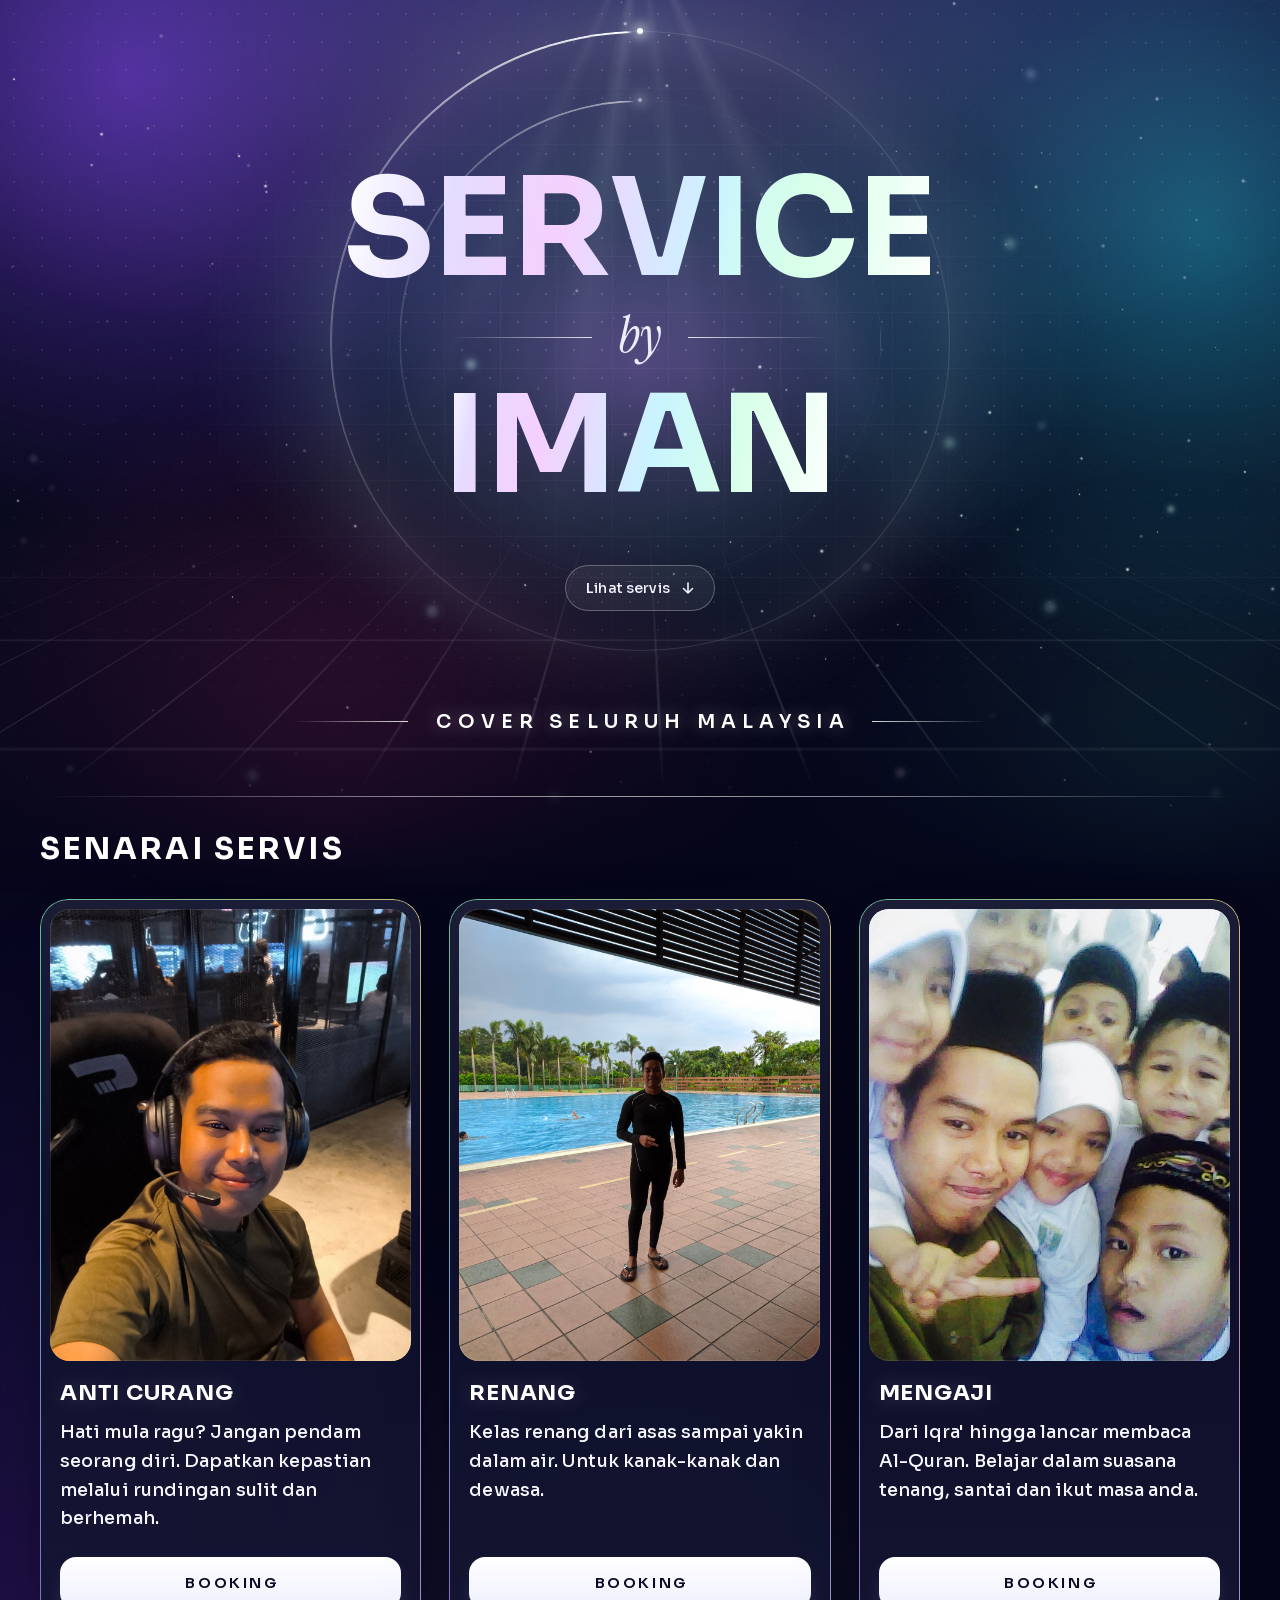
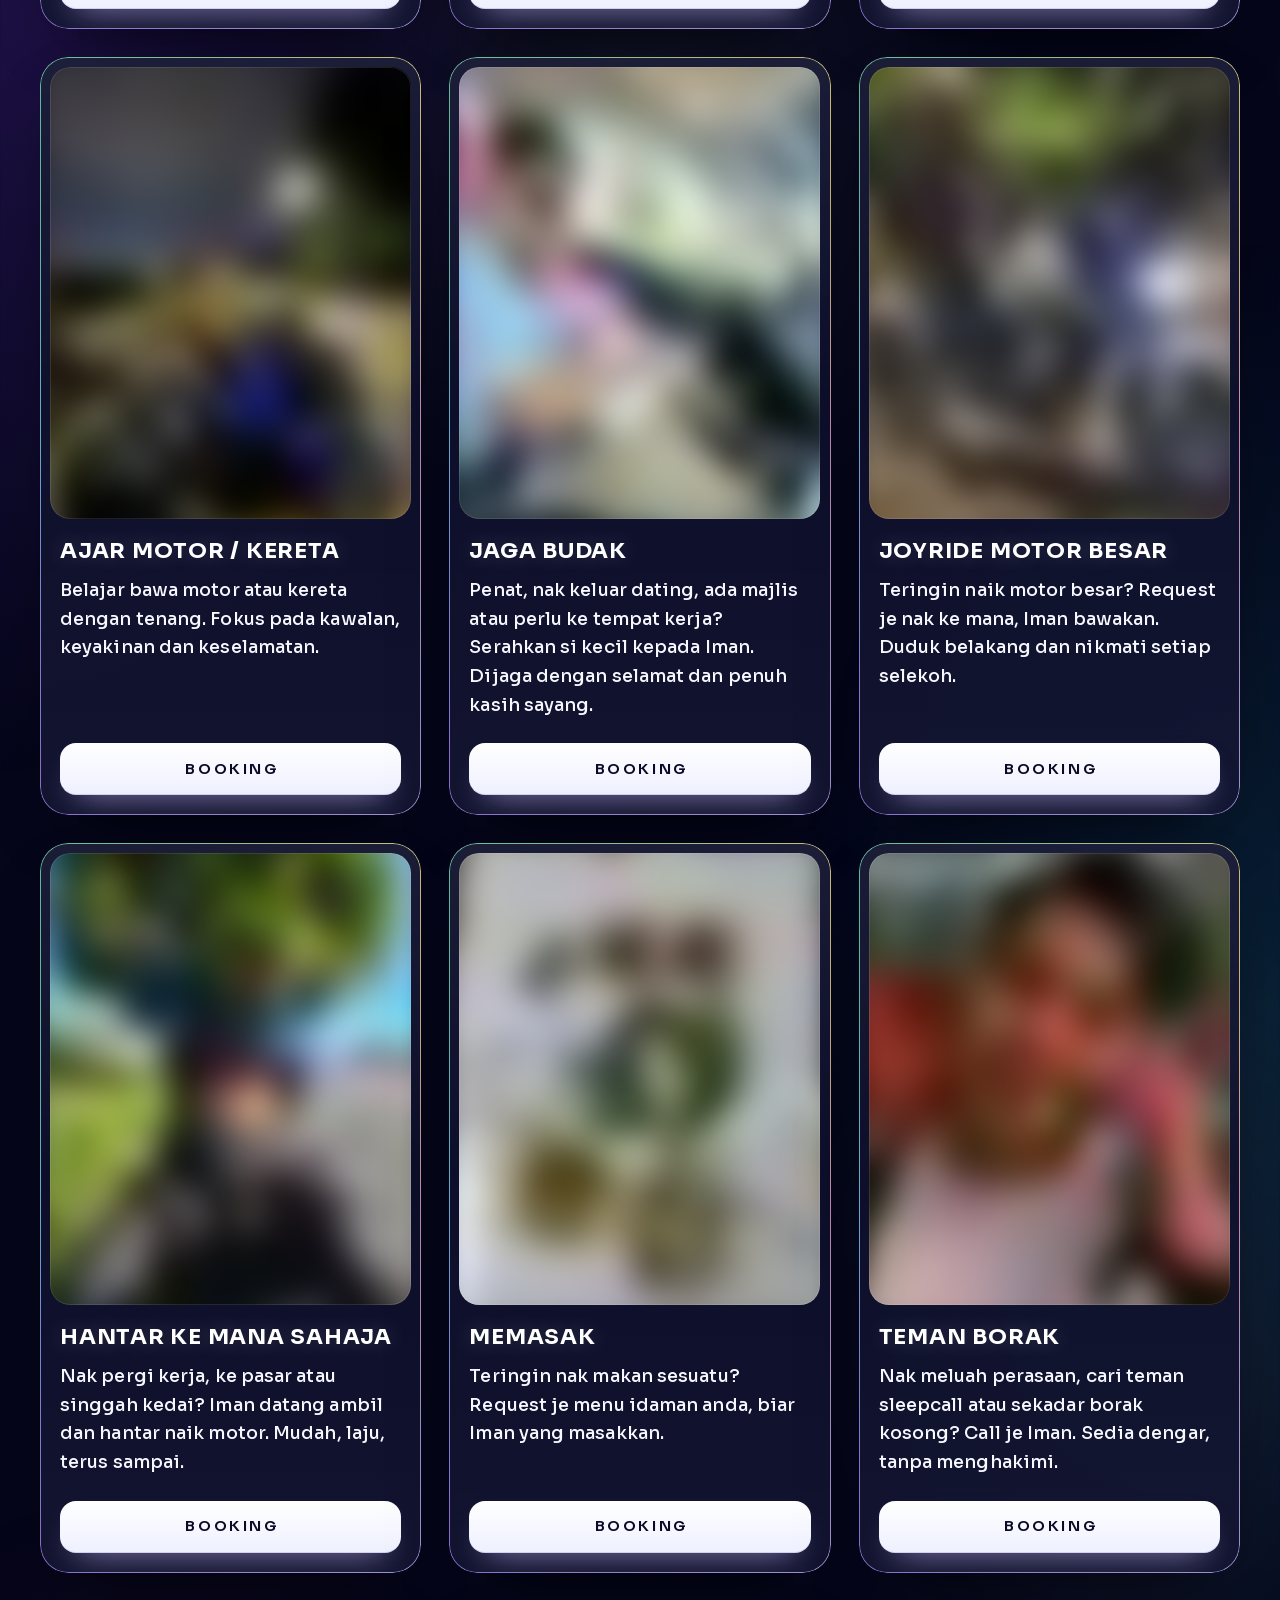
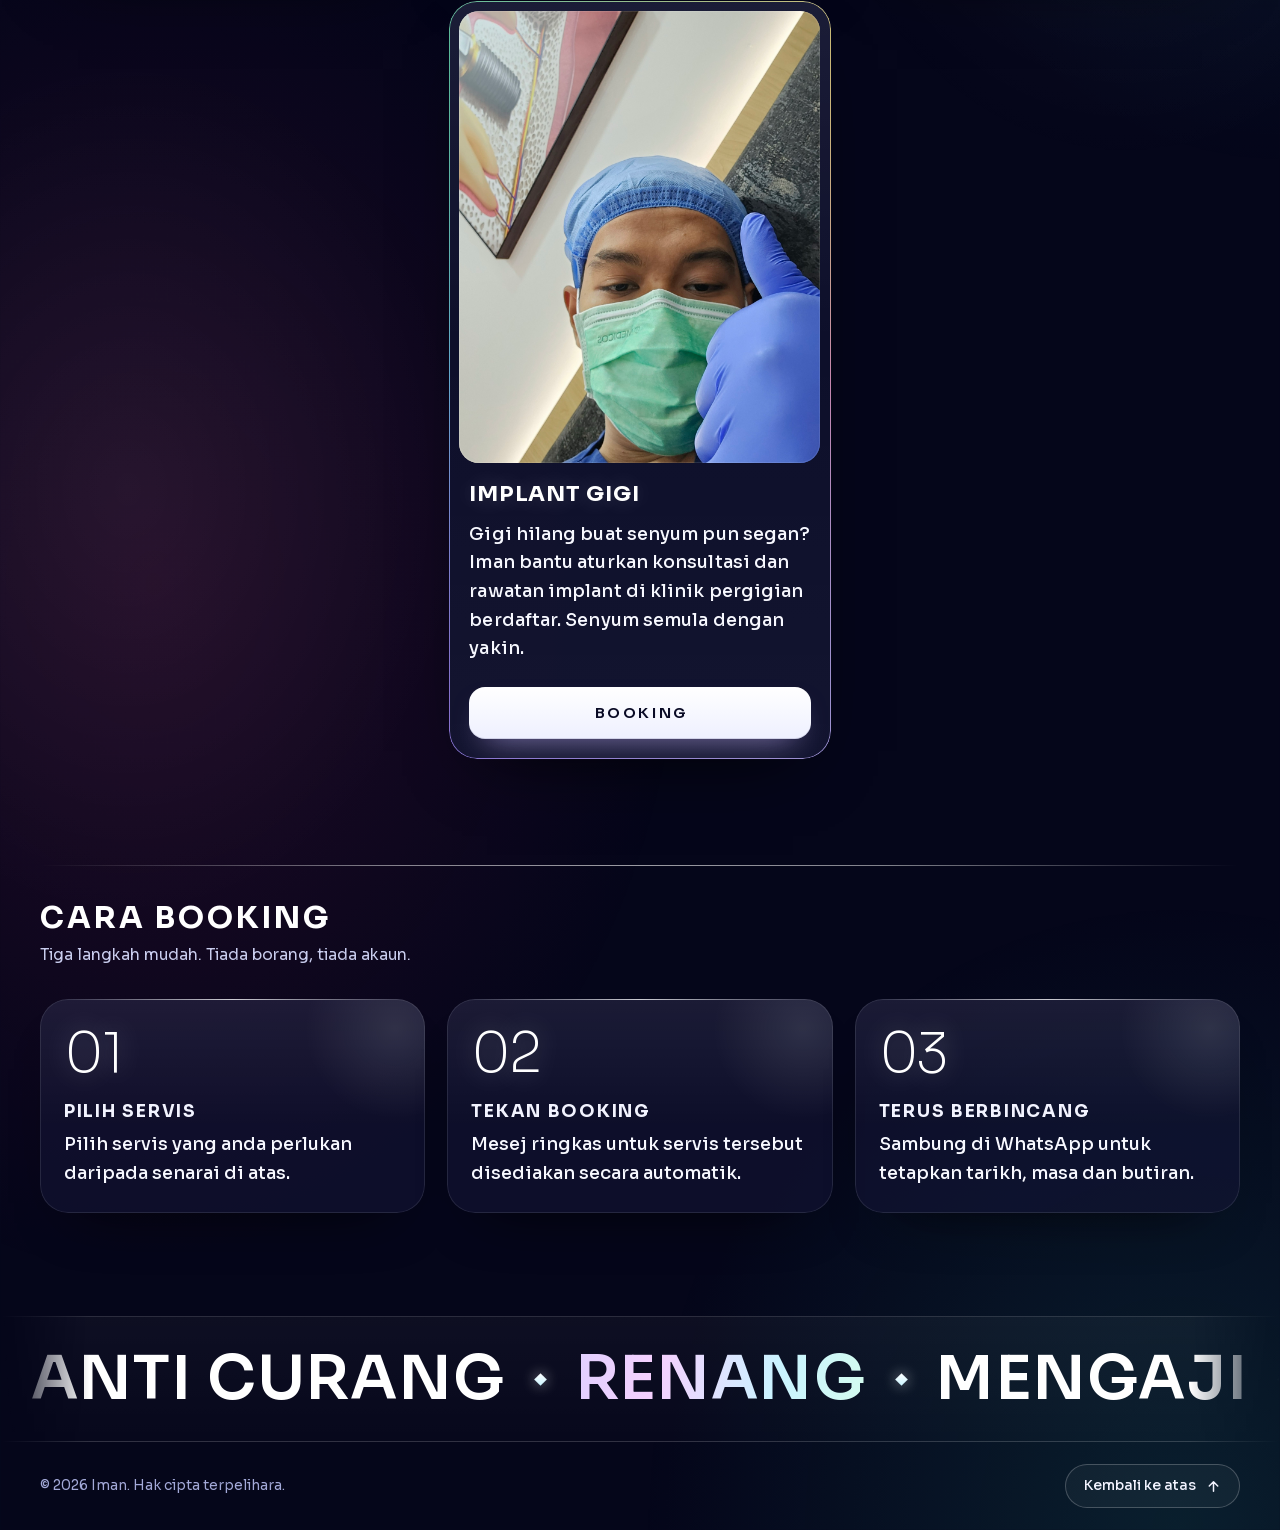
==== commit c01729c3: "Add install popup (Pasang on Android/desktop, Add to Home Screen steps on iOS) Co-Authored-By: Claud" ====
--- a/index.html
+++ b/index.html
@@ -412,5 +412,17 @@
       </div>
     </footer>
   </div>
+  <div class="install" id="install" role="dialog" aria-labelledby="install-title" aria-describedby="install-text" hidden>
+    <img class="install-icon" src="icons/icon-192.png" alt="" width="56" height="56">
+    <div class="install-body">
+      <p class="install-title" id="install-title">Pasang Service by Iman</p>
+      <p class="install-text" id="install-text">Simpan di skrin utama. Buka terus macam app, bila-bila masa nak booking.</p>
+      <p class="install-ios" id="install-ios" hidden>Tekan ikon <svg viewBox="0 0 24 24" aria-hidden="true" focusable="false" fill="none" stroke="currentColor" stroke-width="1.8" stroke-linecap="round" stroke-linejoin="round"><path d="M12 3v12M7.5 7.5 12 3l4.5 4.5"/><path d="M8 11H6.5A1.5 1.5 0 0 0 5 12.5v7A1.5 1.5 0 0 0 6.5 21h11a1.5 1.5 0 0 0 1.5-1.5v-7a1.5 1.5 0 0 0-1.5-1.5H16"/></svg> <b>Share</b>, kemudian pilih <b>Add to Home Screen</b>.</p>
+      <div class="install-actions">
+        <button type="button" class="install-yes" id="install-yes">Pasang</button>
+        <button type="button" class="install-no" id="install-no">Nanti</button>
+      </div>
+    </div>
+  </div>
 </body>
 </html>
--- a/styles.css
+++ b/styles.css
@@ -1312,6 +1312,64 @@
   .ph-tag--top { top: 30px; left: 30px; }
   .ph-tag--bottom { bottom: 24px; }
   .ph-corners { inset: 12px; }
+}
+
+/* ---------- Install popup ("Pasang") ---------- */
+.install {
+  position: fixed;
+  z-index: 50;
+  left: 12px; right: 12px;
+  bottom: calc(12px + env(safe-area-inset-bottom, 0px));
+  display: flex;
+  align-items: flex-start;
+  gap: 14px;
+  max-width: 440px;
+  margin: 0 auto;
+  padding: 16px;
+  border-radius: 22px;
+  background:
+    linear-gradient(180deg, rgba(255, 255, 255, 0.09), rgba(255, 255, 255, 0.02)),
+    #0c0e2c;
+  box-shadow: 0 24px 60px -20px rgba(0, 0, 0, 0.9), inset 0 0 0 1px rgba(255, 255, 255, 0.16);
+  opacity: 0;
+  transform: translate3d(0, 24px, 0);
+  transition: transform 0.5s var(--ease-out), opacity 0.4s ease;
+}
+.install.is-open { opacity: 1; transform: none; }
+.install[hidden], .install [hidden] { display: none !important; }
+@media (min-width: 768px) {
+  .install { left: auto; right: 24px; bottom: 24px; margin: 0; }
+}
+.install-icon { flex: none; width: 56px; height: 56px; border-radius: 14px; box-shadow: 0 0 0 1px rgba(255, 255, 255, 0.18); }
+.install-title { font-size: 1rem; font-weight: 700; letter-spacing: 0.06em; text-transform: uppercase; line-height: 1.3; }
+.install-text, .install-ios { margin-top: 4px; font-size: 0.95rem; font-weight: 500; line-height: 1.5; color: #f0f1ff; }
+.install-ios svg { display: inline-block; width: 18px; height: 18px; margin: 0 2px; vertical-align: -3px; }
+.install-actions { display: flex; gap: 10px; margin-top: 12px; }
+.install-yes, .install-no {
+  min-height: 44px;
+  border-radius: 12px;
+  font-family: var(--font-sans);
+  line-height: 1;
+  cursor: pointer;
+  -webkit-tap-highlight-color: transparent;
+}
+.install-yes {
+  padding: 0 22px;
+  border: 0;
+  background: linear-gradient(180deg, #ffffff, #eef0ff);
+  color: #0a0b26;
+  font-size: 0.82rem;
+  font-weight: 600;
+  letter-spacing: 0.16em;
+  text-transform: uppercase;
+}
+.install-no {
+  padding: 0 18px;
+  border: 1px solid rgba(255, 255, 255, 0.25);
+  background: transparent;
+  color: #fff;
+  font-size: 0.92rem;
+  font-weight: 500;
 }
 
 /* ---------- 404 page ---------- */
@@ -1418,6 +1476,7 @@
   }
   .card-inner, .btn, .card-media img { transition: none !important; }
   .card-media .photo.is-loaded { transition: none !important; }
+  .install { transition: none !important; }
 }
 
 /* ---------- Print ---------- */
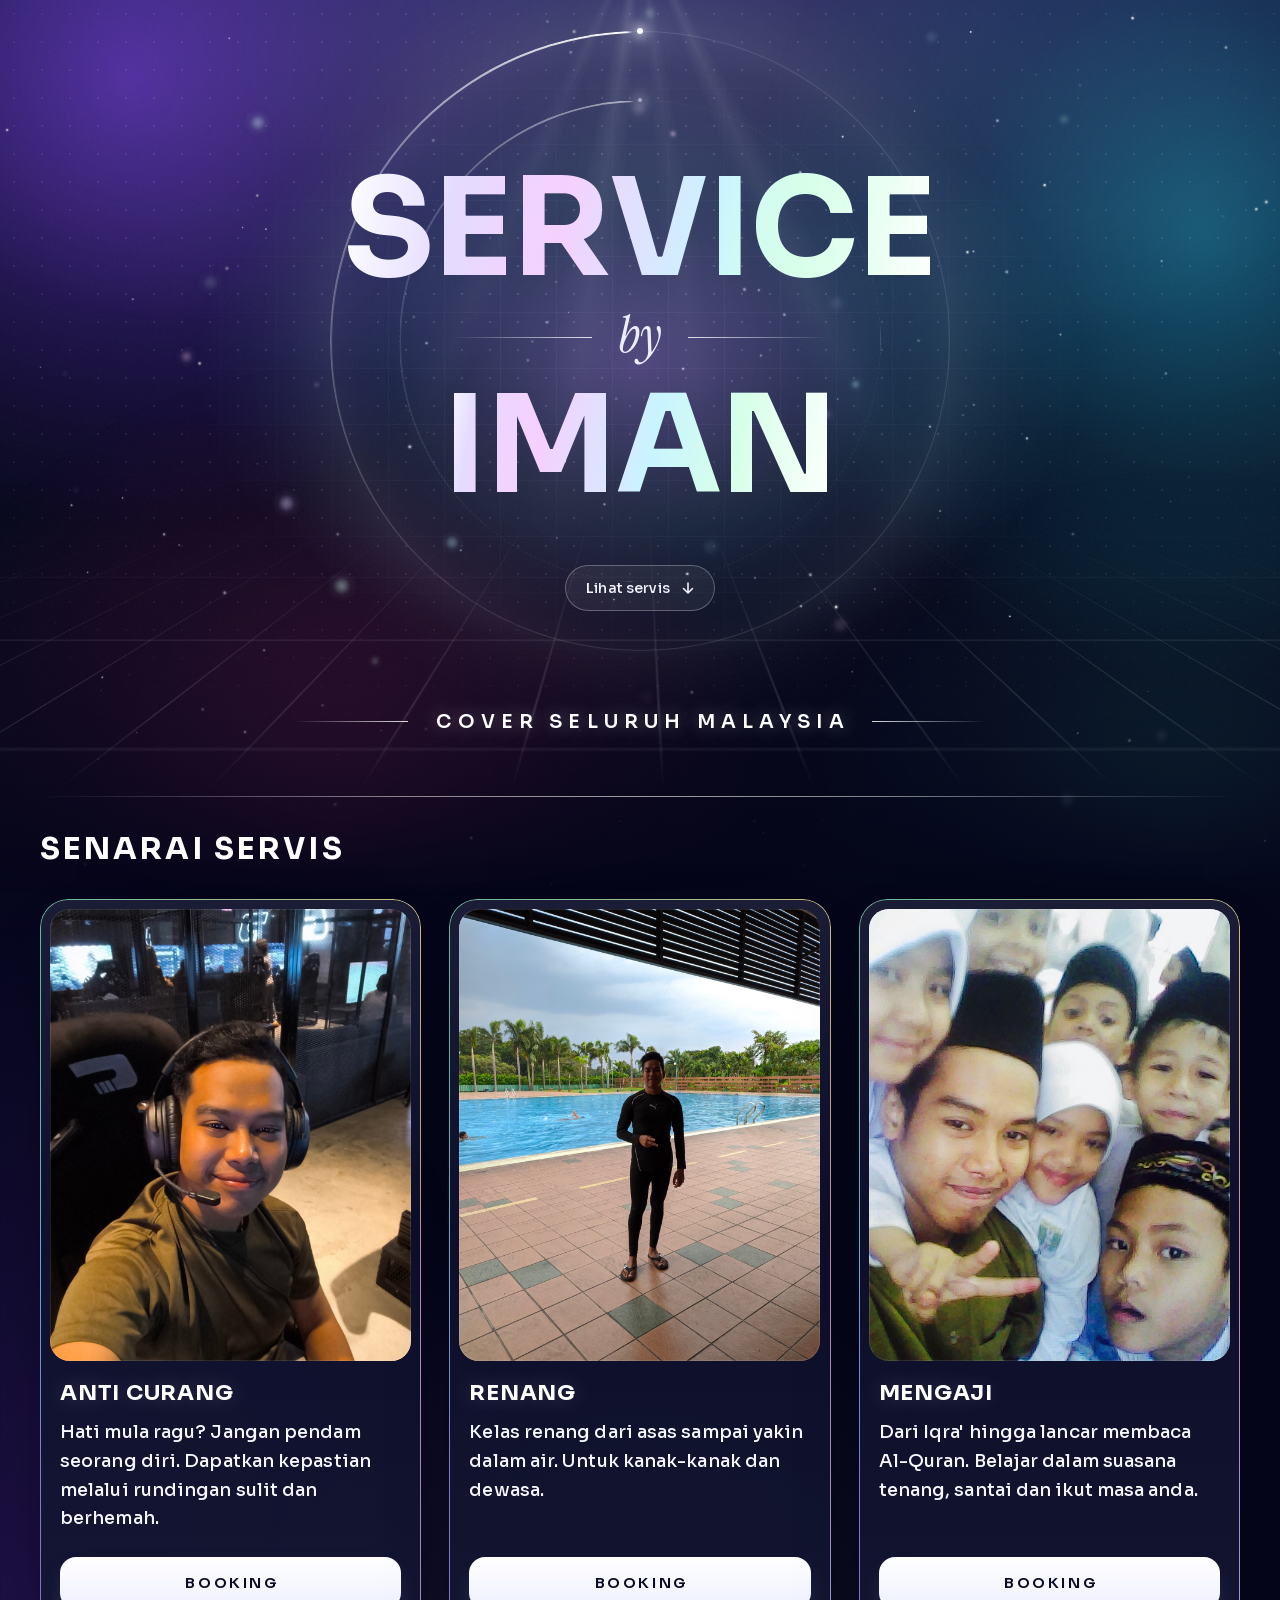
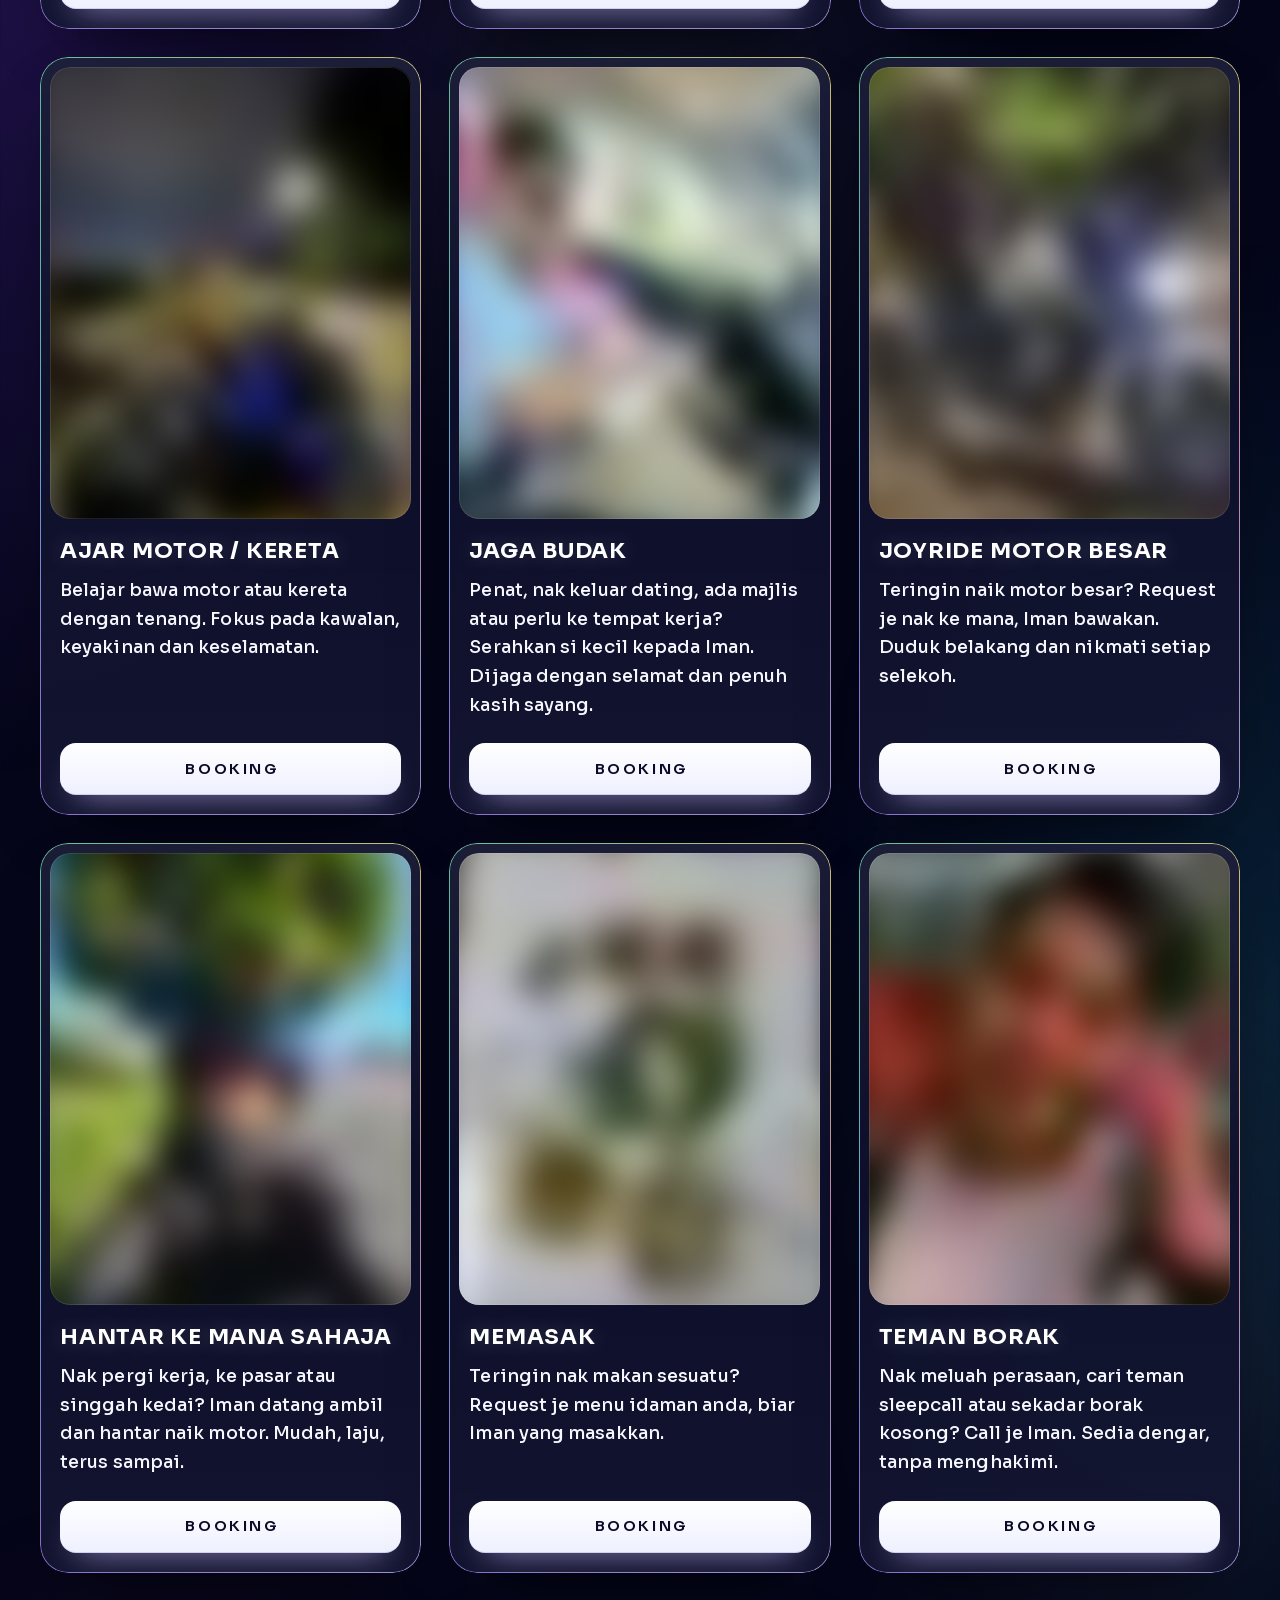
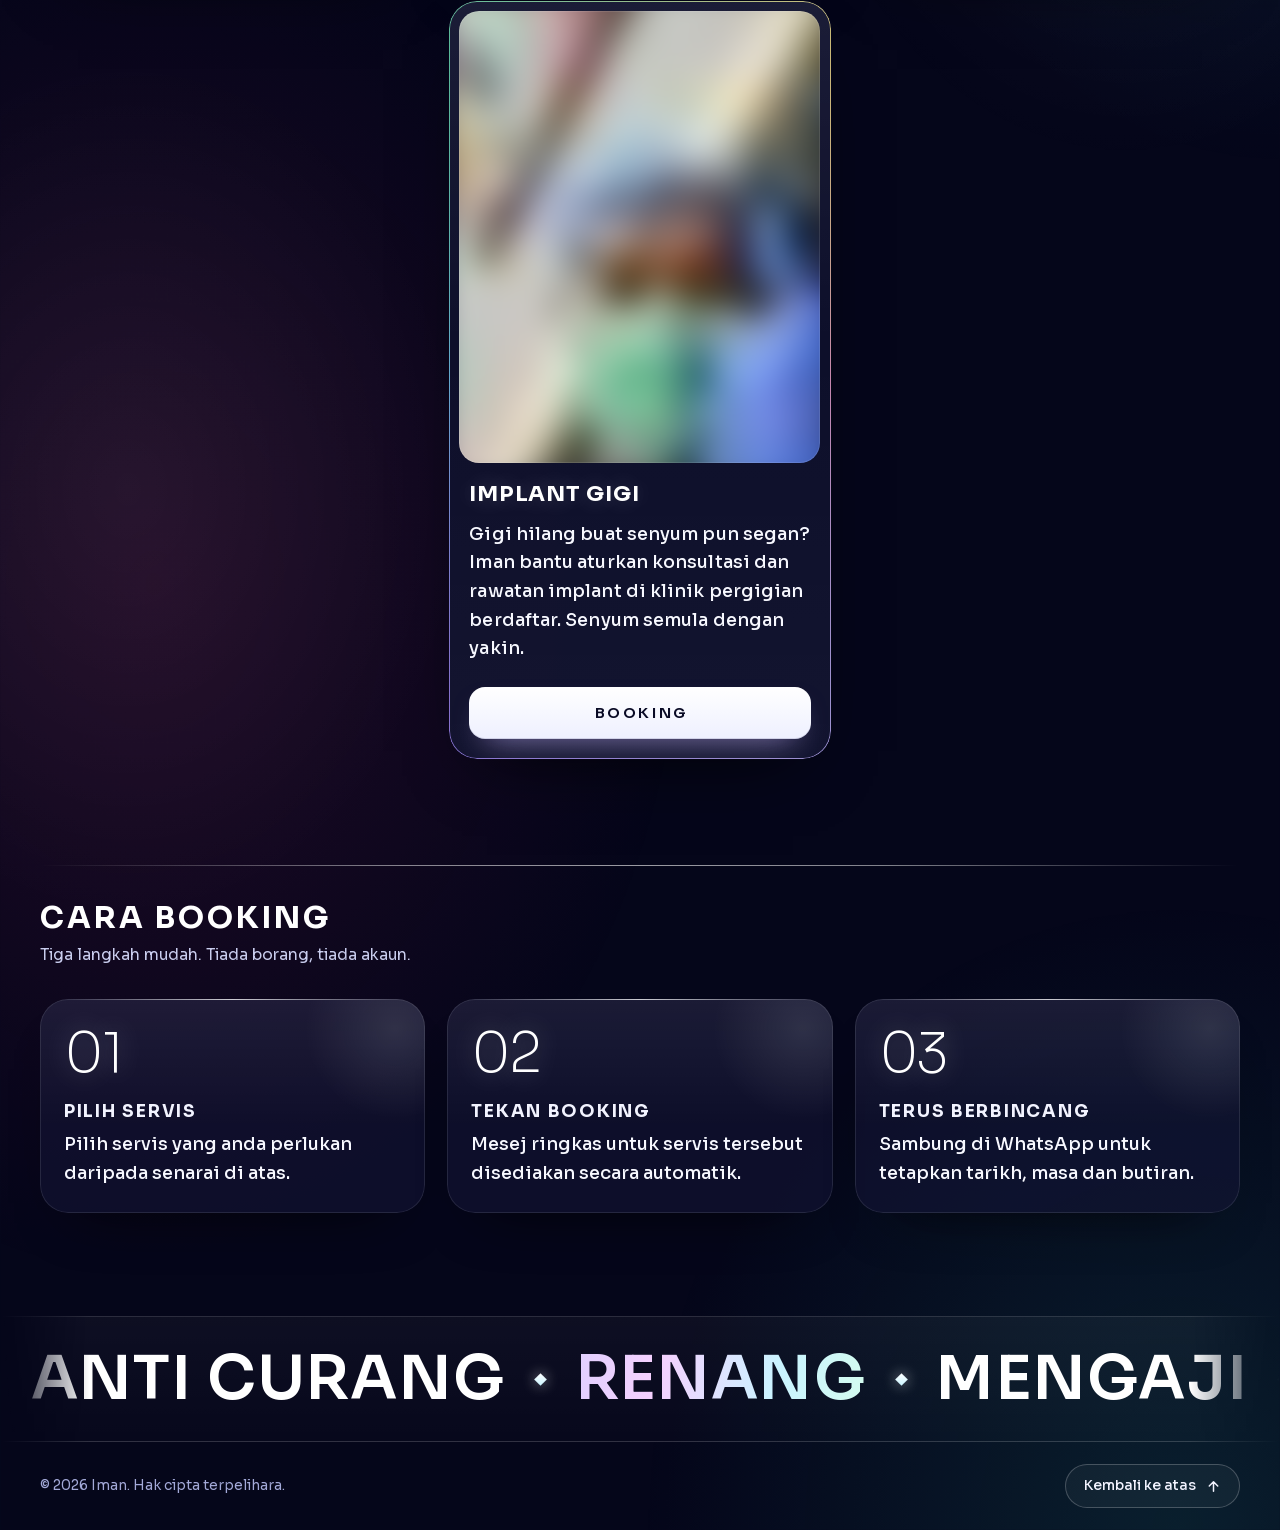
==== commit f10f2bf0: "Install popup always offers install; cache-bust CSS/JS on deploy Co-Authored-By: Claude Opus 5.5 (1M" ====
--- a/index.html
+++ b/index.html
@@ -417,7 +417,10 @@
     <div class="install-body">
       <p class="install-title" id="install-title">Pasang Service by Iman</p>
       <p class="install-text" id="install-text">Simpan di skrin utama. Buka terus macam app, bila-bila masa nak booking.</p>
-      <p class="install-ios" id="install-ios" hidden>Tekan ikon <svg viewBox="0 0 24 24" aria-hidden="true" focusable="false" fill="none" stroke="currentColor" stroke-width="1.8" stroke-linecap="round" stroke-linejoin="round"><path d="M12 3v12M7.5 7.5 12 3l4.5 4.5"/><path d="M8 11H6.5A1.5 1.5 0 0 0 5 12.5v7A1.5 1.5 0 0 0 6.5 21h11a1.5 1.5 0 0 0 1.5-1.5v-7a1.5 1.5 0 0 0-1.5-1.5H16"/></svg> <b>Share</b>, kemudian pilih <b>Add to Home Screen</b>.</p>
+      <p class="install-steps" data-os="ios" hidden>Tekan ikon <svg viewBox="0 0 24 24" aria-hidden="true" focusable="false" fill="none" stroke="currentColor" stroke-width="1.8" stroke-linecap="round" stroke-linejoin="round"><path d="M12 3v12M7.5 7.5 12 3l4.5 4.5"/><path d="M8 11H6.5A1.5 1.5 0 0 0 5 12.5v7A1.5 1.5 0 0 0 6.5 21h11a1.5 1.5 0 0 0 1.5-1.5v-7a1.5 1.5 0 0 0-1.5-1.5H16"/></svg> <b>Share</b>, kemudian pilih <b>Add to Home Screen</b>.</p>
+      <p class="install-steps" data-os="android" hidden>Tekan menu <svg viewBox="0 0 24 24" aria-hidden="true" focusable="false" fill="currentColor"><circle cx="12" cy="5" r="2"/><circle cx="12" cy="12" r="2"/><circle cx="12" cy="19" r="2"/></svg> browser, kemudian pilih <b>Add to Home screen</b> atau <b>Install app</b>.</p>
+      <p class="install-steps" data-os="desktop" hidden>Klik ikon <b>Install</b> di hujung kanan bar alamat browser.</p>
+      <p class="install-steps" data-os="mac-safari" hidden>Pilih menu <b>File</b>, kemudian <b>Add to Dock</b>.</p>
       <div class="install-actions">
         <button type="button" class="install-yes" id="install-yes">Pasang</button>
         <button type="button" class="install-no" id="install-no">Nanti</button>
--- a/styles.css
+++ b/styles.css
@@ -1342,8 +1342,8 @@
 }
 .install-icon { flex: none; width: 56px; height: 56px; border-radius: 14px; box-shadow: 0 0 0 1px rgba(255, 255, 255, 0.18); }
 .install-title { font-size: 1rem; font-weight: 700; letter-spacing: 0.06em; text-transform: uppercase; line-height: 1.3; }
-.install-text, .install-ios { margin-top: 4px; font-size: 0.95rem; font-weight: 500; line-height: 1.5; color: #f0f1ff; }
-.install-ios svg { display: inline-block; width: 18px; height: 18px; margin: 0 2px; vertical-align: -3px; }
+.install-text, .install-steps { margin-top: 4px; font-size: 0.95rem; font-weight: 500; line-height: 1.5; color: #f0f1ff; }
+.install-steps svg { display: inline-block; width: 18px; height: 18px; margin: 0 2px; vertical-align: -3px; }
 .install-actions { display: flex; gap: 10px; margin-top: 12px; }
 .install-yes, .install-no {
   min-height: 44px;
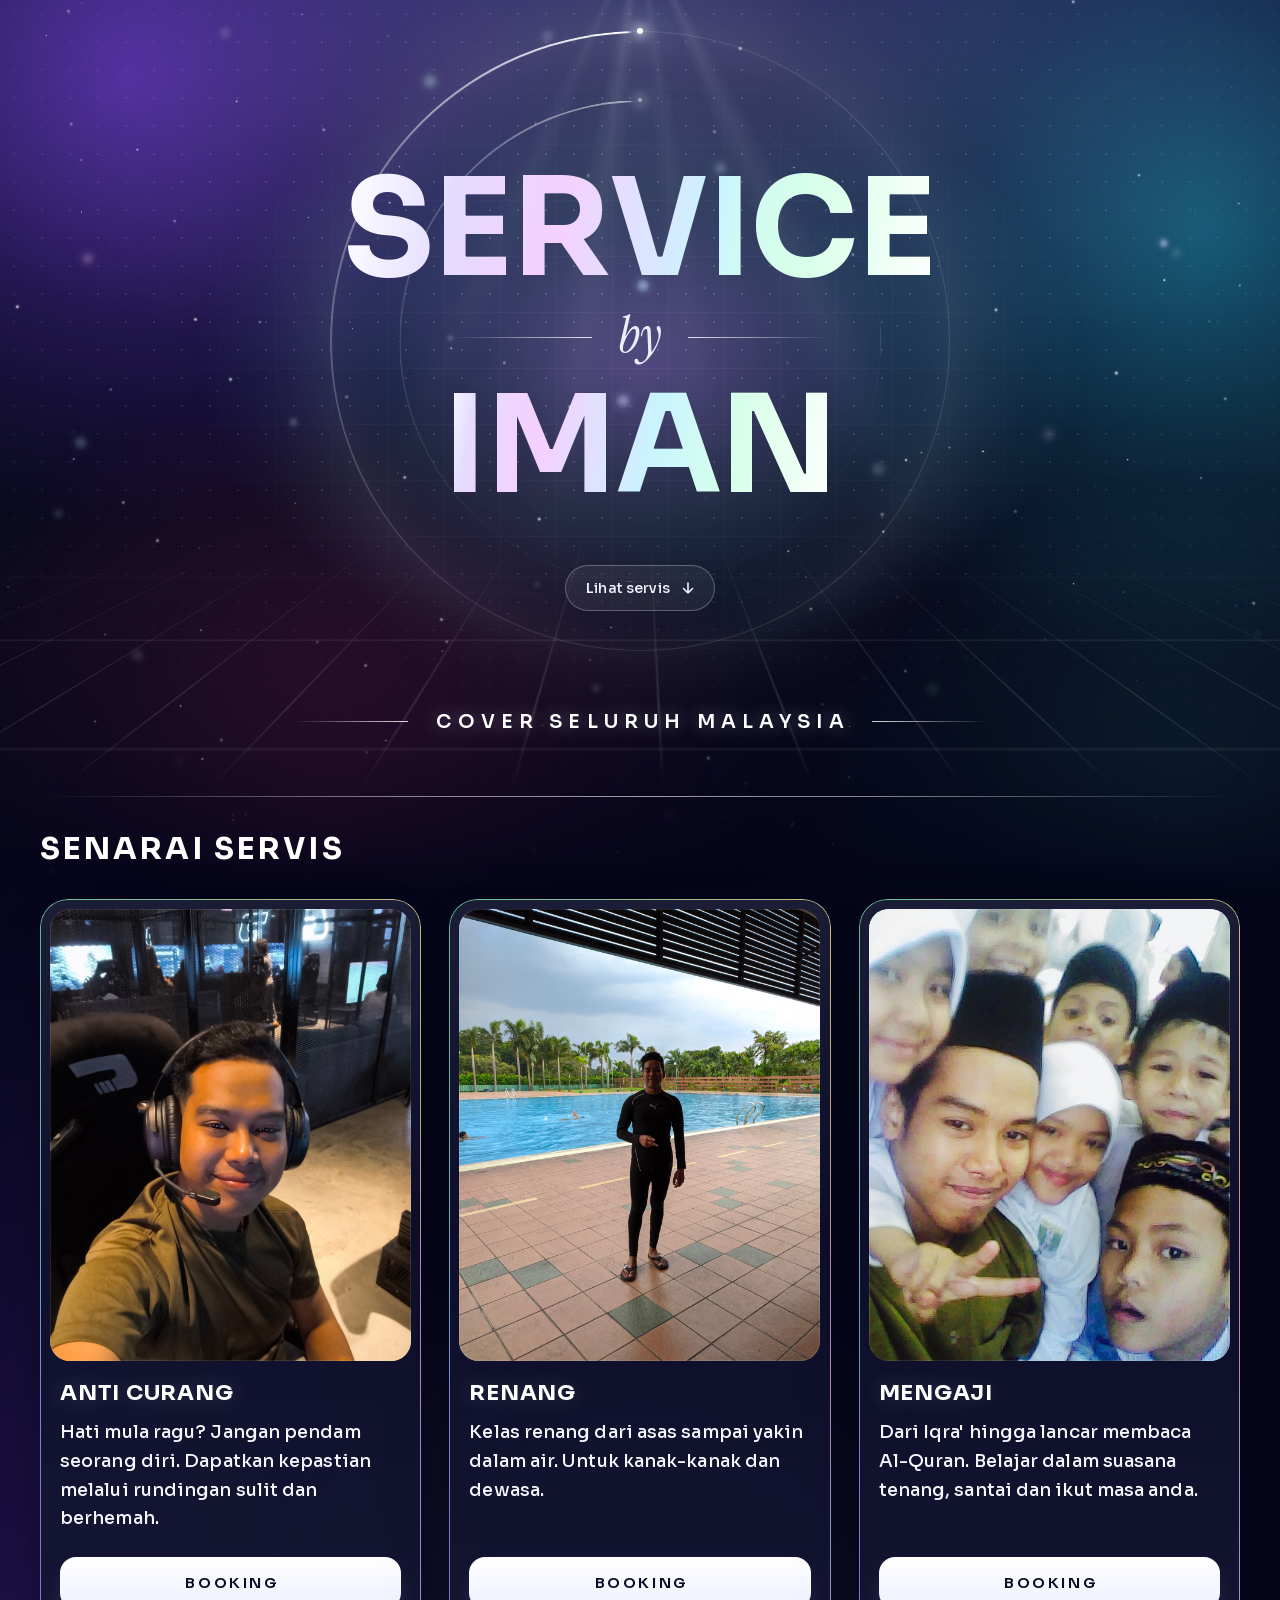
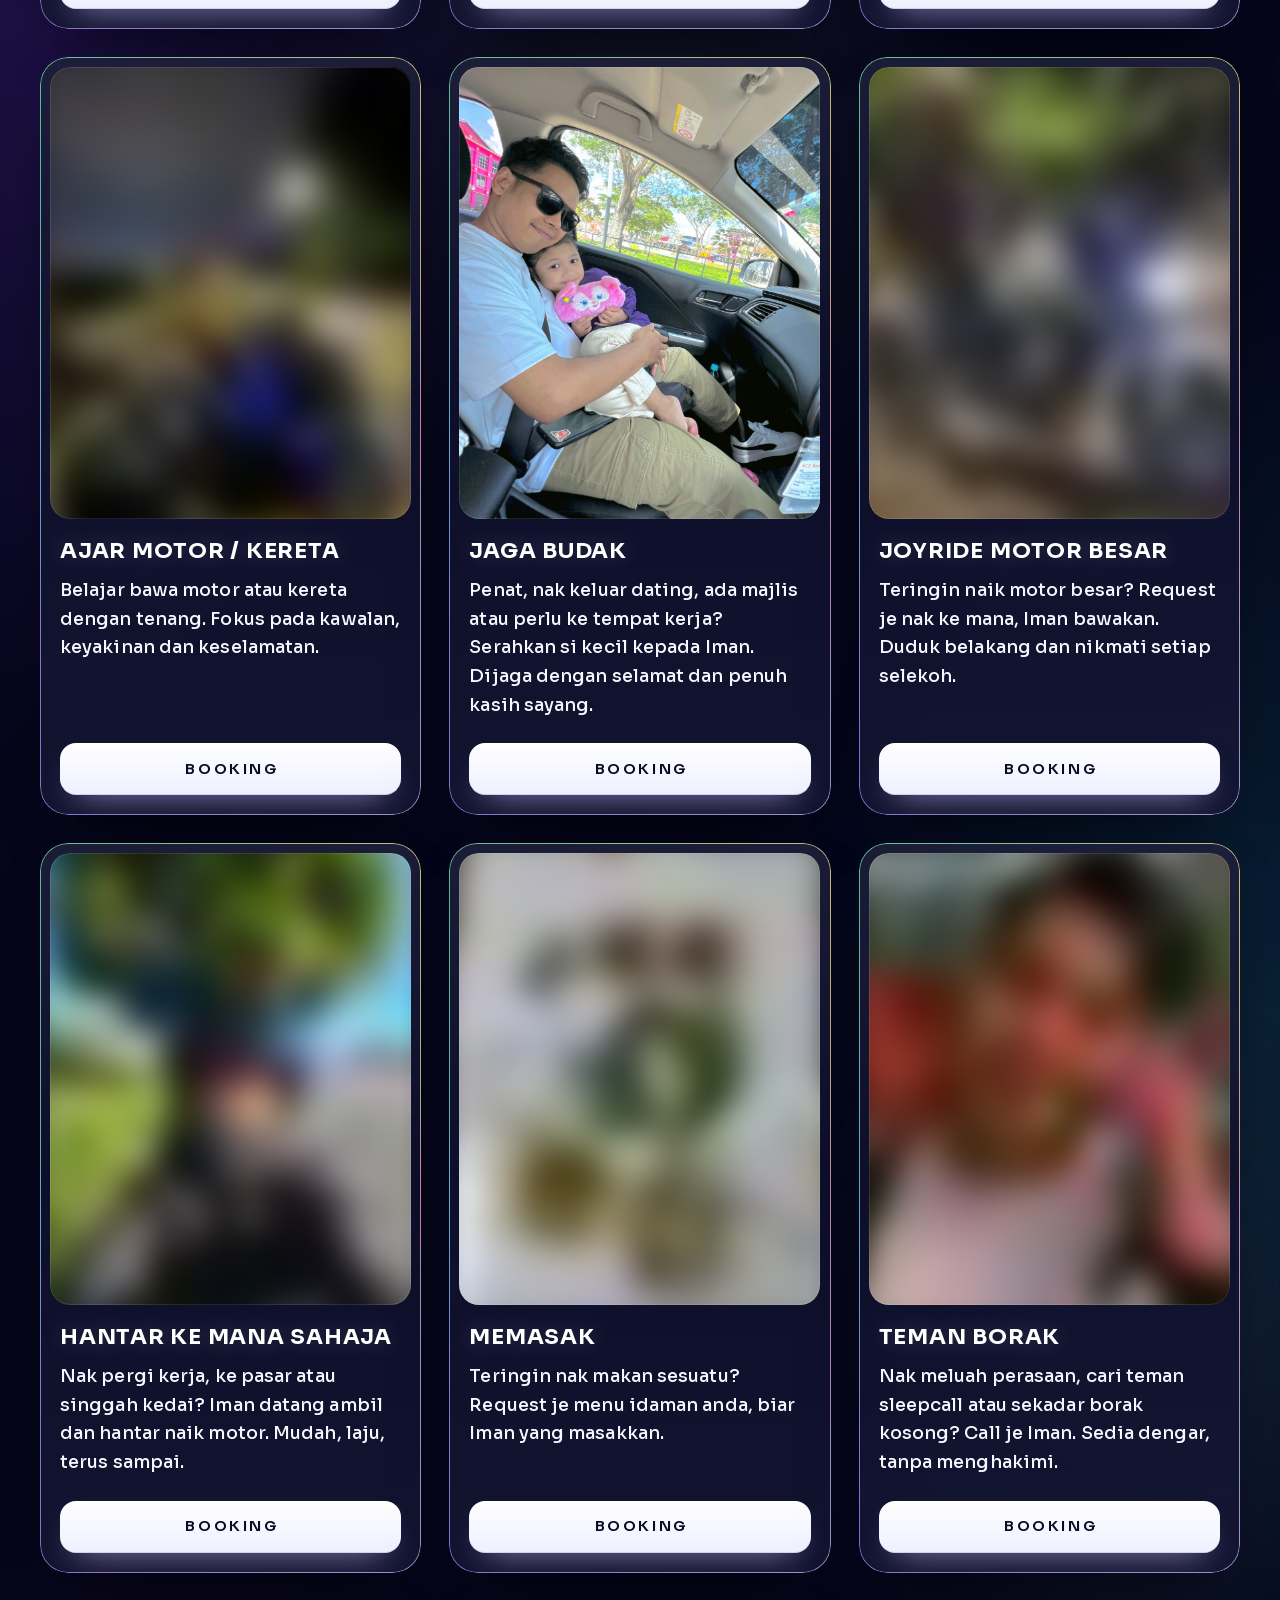
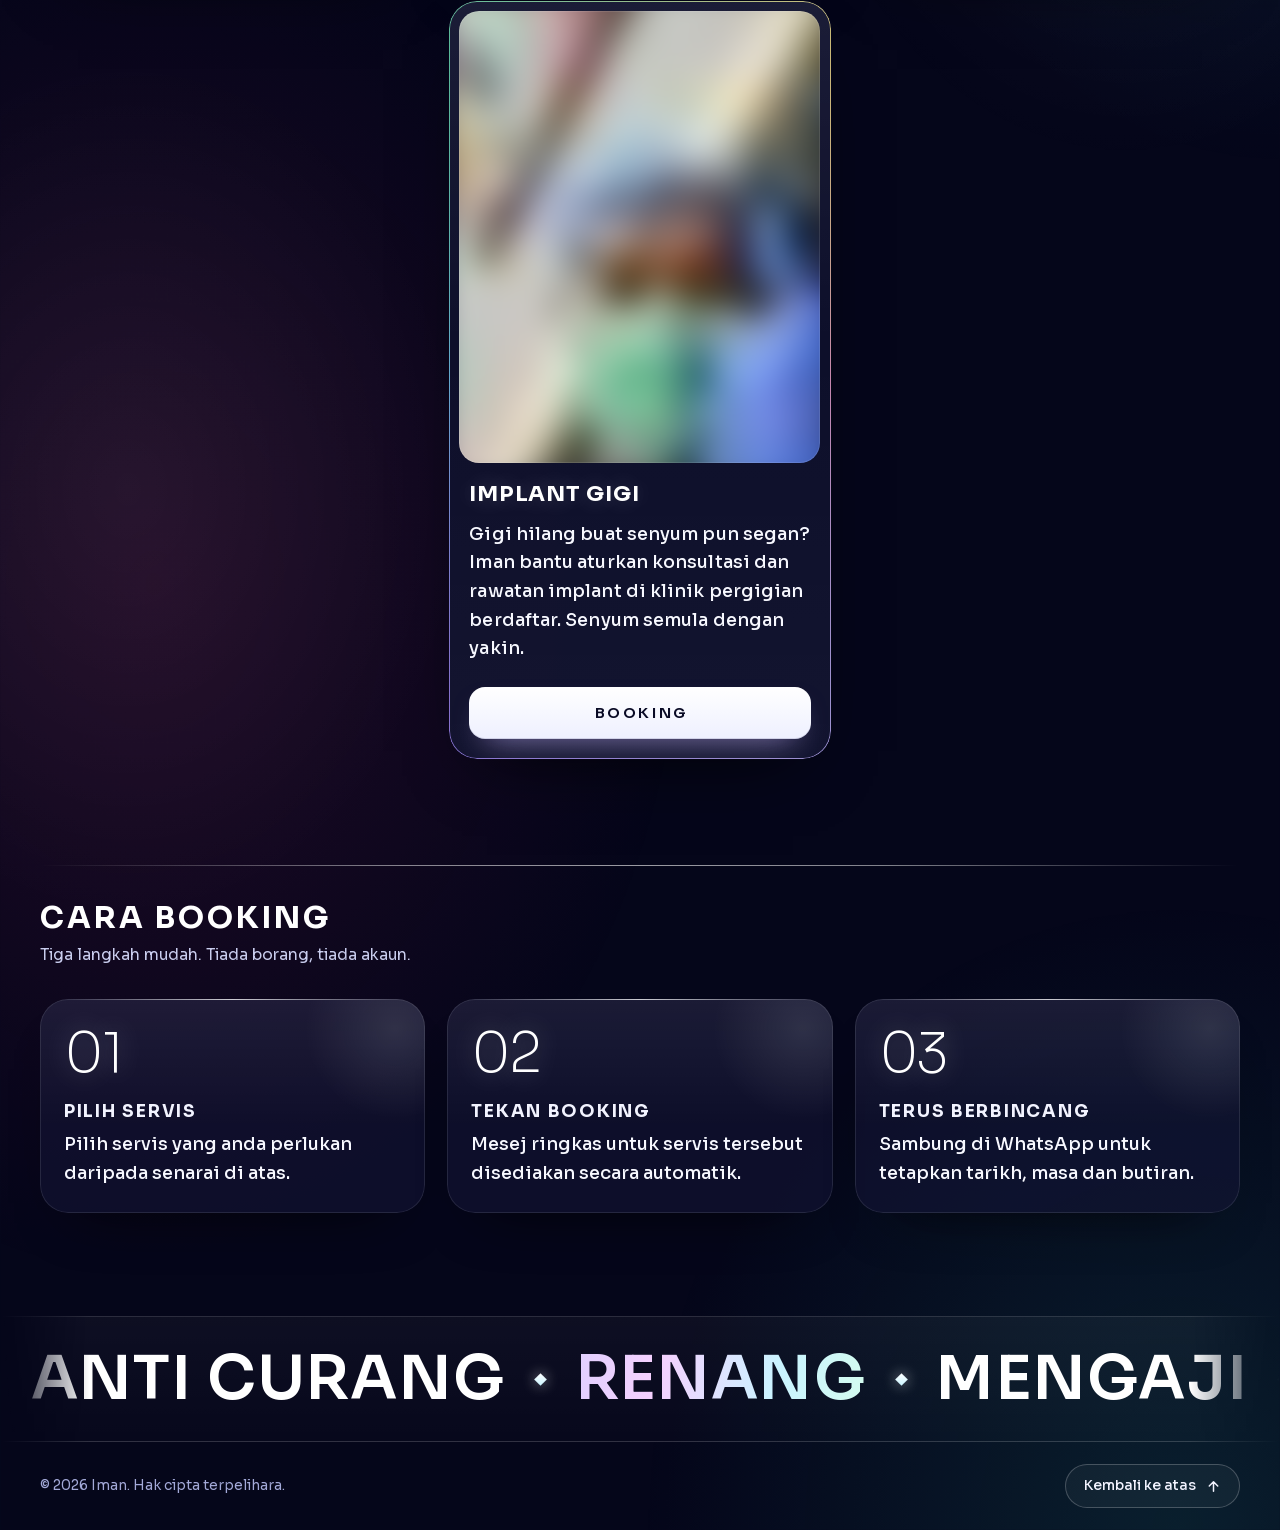
==== commit 4a21416d: "Photos sharpen from blur as each card scrolls into view Co-Authored-By: Claude Opus 5.5 (1M context)" ====
--- a/index.html
+++ b/index.html
@@ -31,7 +31,7 @@
   <link rel="preload" href="fonts/sora-latin.woff2" as="font" type="font/woff2" crossorigin>
   <link rel="preload" href="fonts/instrument-serif-italic-latin.woff2" as="font" type="font/woff2" crossorigin>
   <link rel="stylesheet" href="styles.css">
-  <noscript><style>.card-media .photo { opacity: 1; animation: none; }</style></noscript>
+  <noscript><style>.card-media .photo { opacity: 1; filter: none; transform: none; animation: none; }</style></noscript>
   <script src="app.js" defer></script>
 </head>
 <body id="atas">
--- a/styles.css
+++ b/styles.css
@@ -796,14 +796,22 @@
 }
 .card-media .photo {
   opacity: 0;
+  filter: blur(16px);
+  transform: scale(1.06);
   animation: photo-fallback 0.01s linear 8s forwards;
 }
-.card-media .photo.is-loaded {
+/* Sharpens in when the photo has loaded AND its card has scrolled into view (.is-in from the reveal) */
+.is-in .card-media .photo.is-loaded {
   opacity: 1;
+  filter: none;
+  transform: none;
   animation: none;
-  transition: opacity 0.8s ease, transform 0.9s var(--ease-out);
-}
-@keyframes photo-fallback { to { opacity: 1; } }
+  transition:
+    opacity 0.7s ease calc(var(--delay, 0ms) + 150ms),
+    filter 1.1s ease calc(var(--delay, 0ms) + 150ms),
+    transform 1.3s var(--ease-out) calc(var(--delay, 0ms) + 150ms);
+}
+@keyframes photo-fallback { to { opacity: 1; filter: none; transform: none; } }
 
 .card-media[data-service="anti-curang"]       { --hue: 300; --hue2: 262; }
 .card-media[data-service="renang"]            { --hue: 194; --hue2: 222; }
@@ -1116,6 +1124,7 @@
   }
   .card:hover .card-media img { transform: scale(1.04); }
   .card:hover .card-media .lqip { transform: scale(1.12); }
+  .card:hover .card-media .photo.is-loaded { transform: scale(1.04); transition: transform 0.9s var(--ease-out); }
   .btn:hover {
     transform: translate3d(0, -2px, 0);
     box-shadow:
@@ -1475,6 +1484,7 @@
     transition: none !important;
   }
   .card-inner, .btn, .card-media img { transition: none !important; }
+  .card-media .photo { filter: none; transform: none; }
   .card-media .photo.is-loaded { transition: none !important; }
   .install { transition: none !important; }
 }
